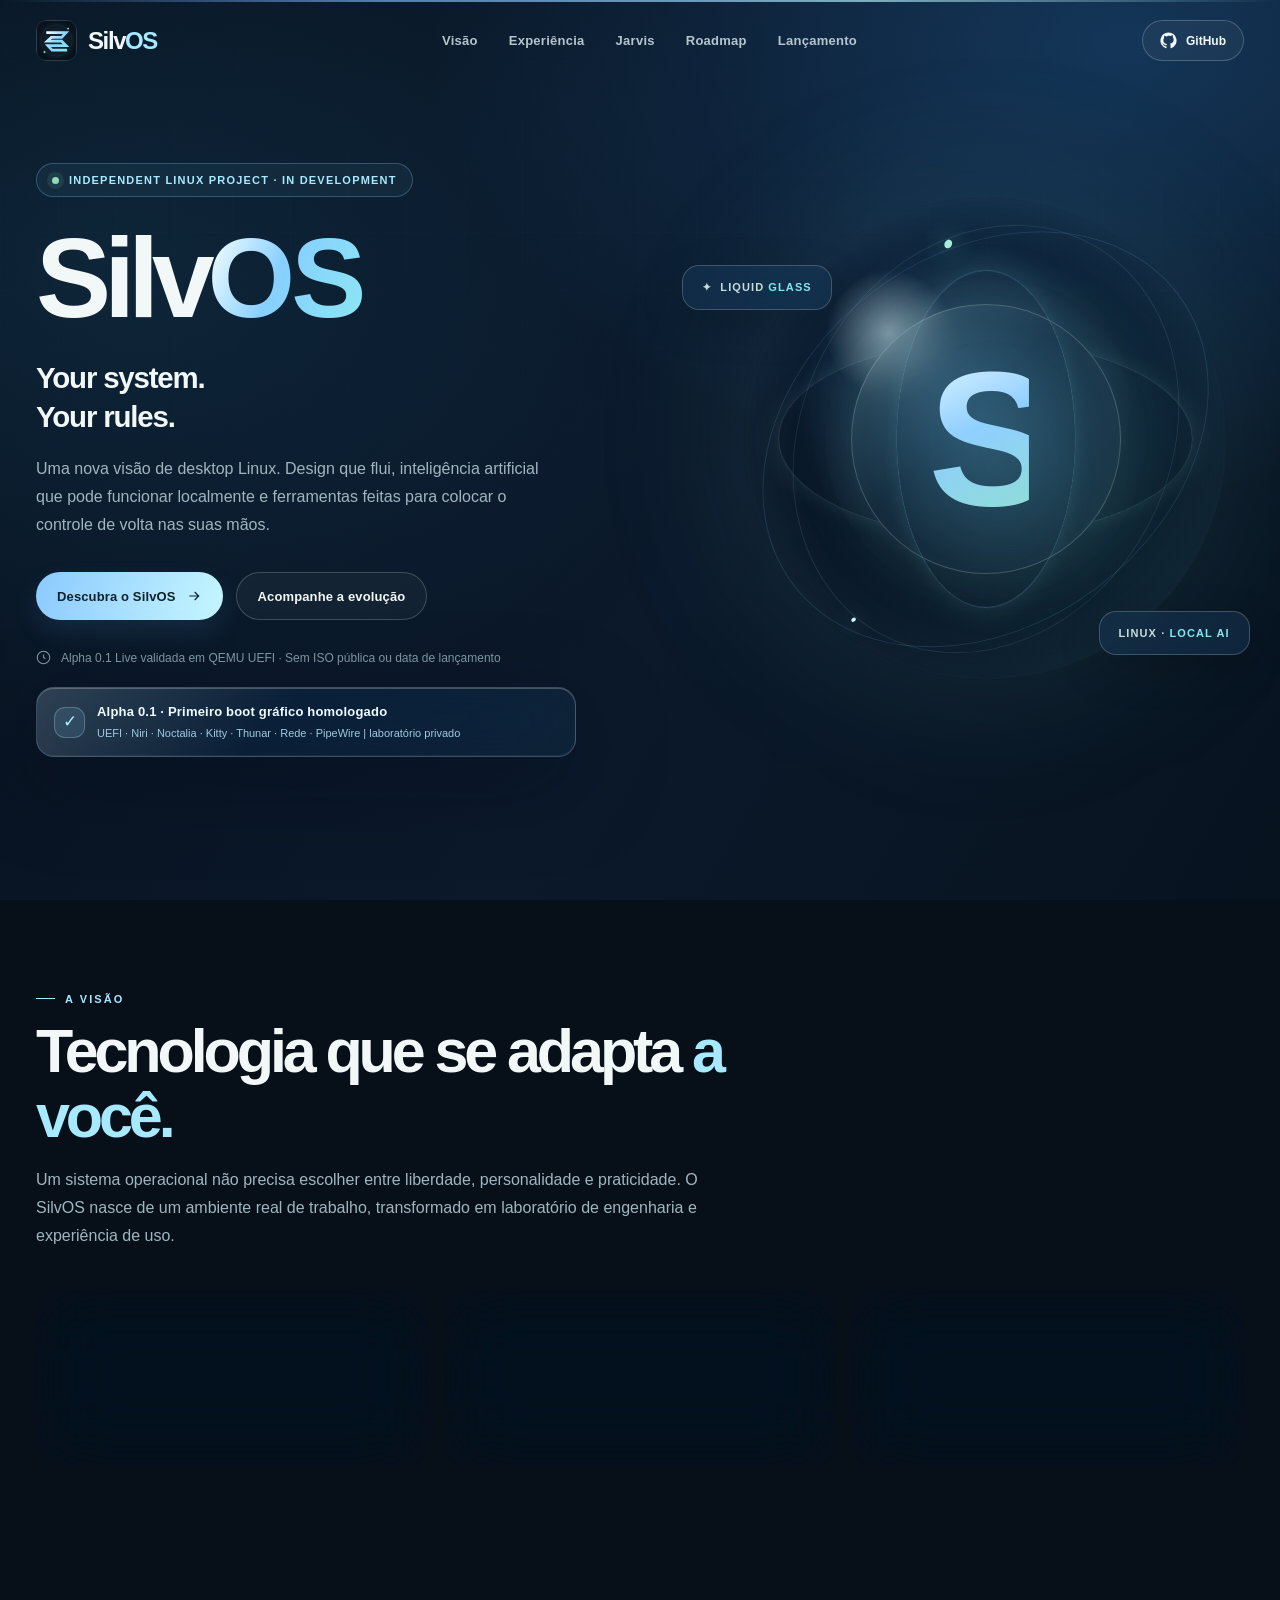
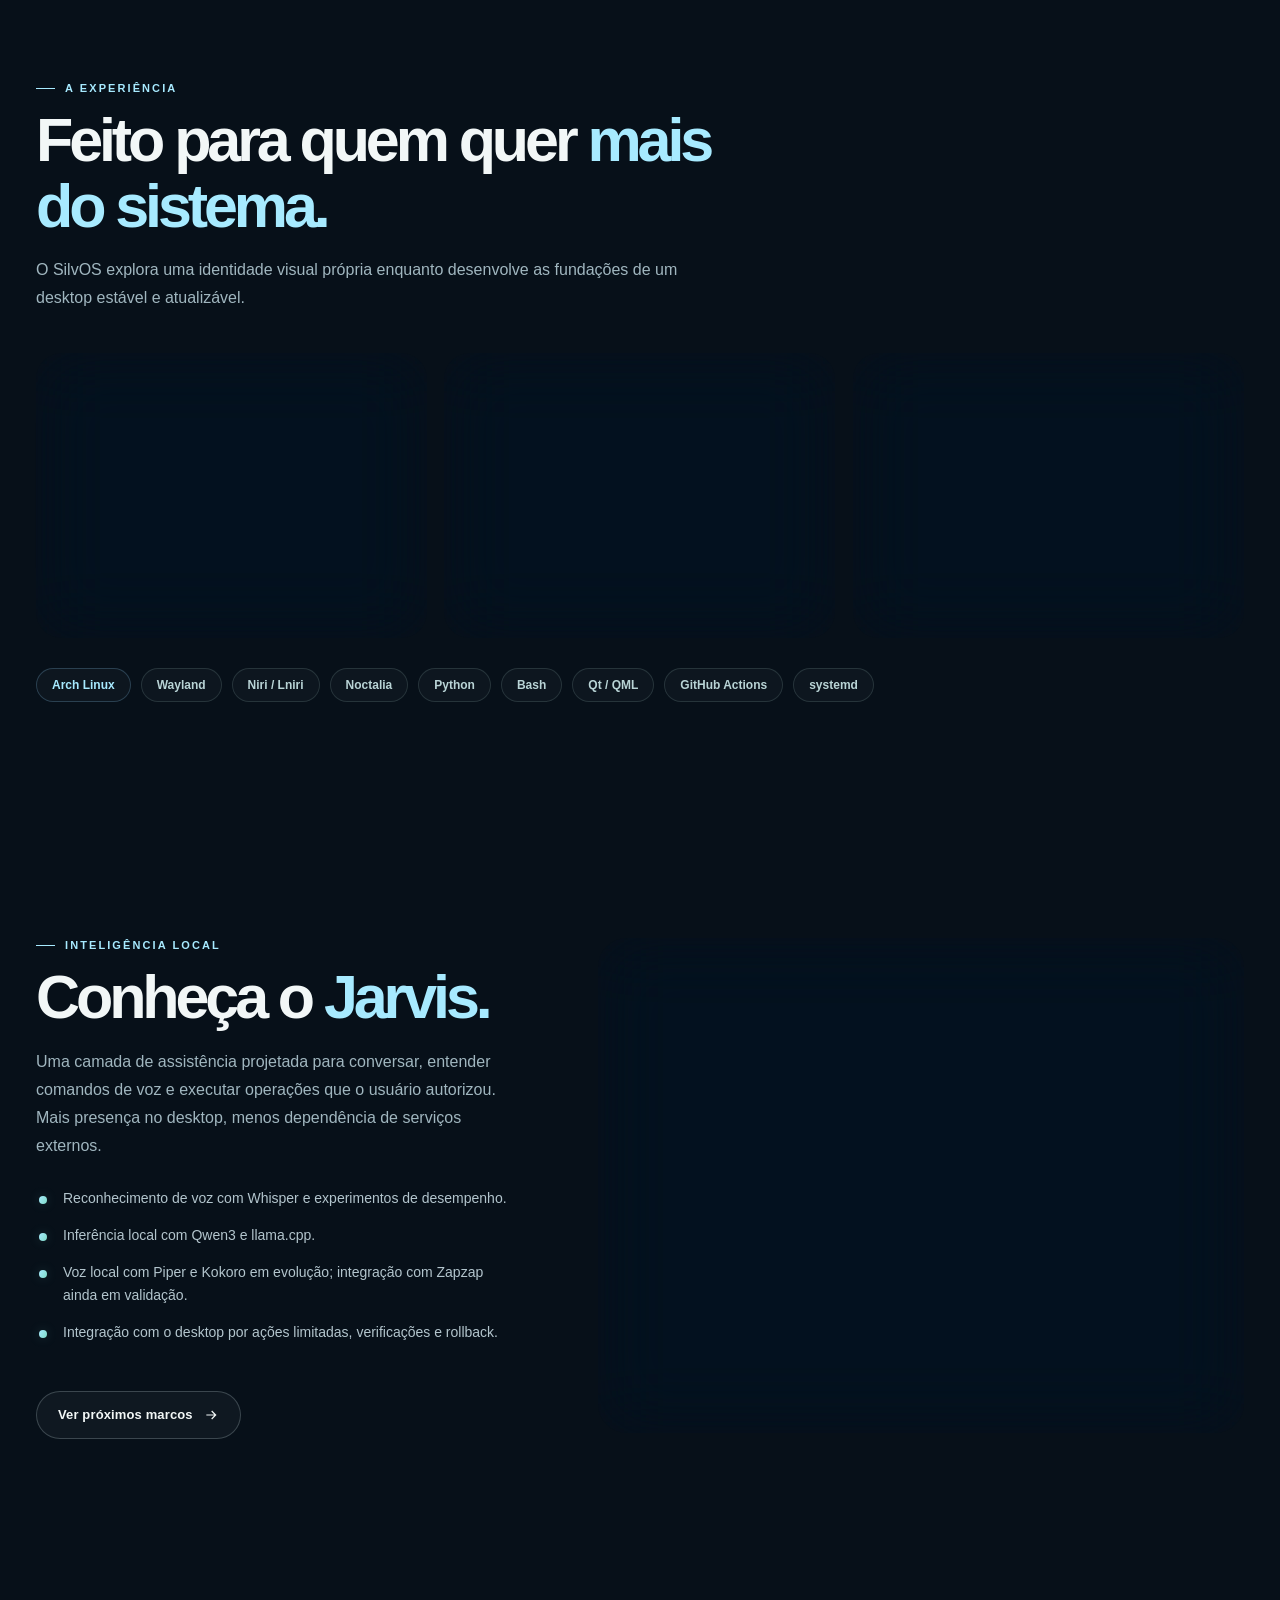
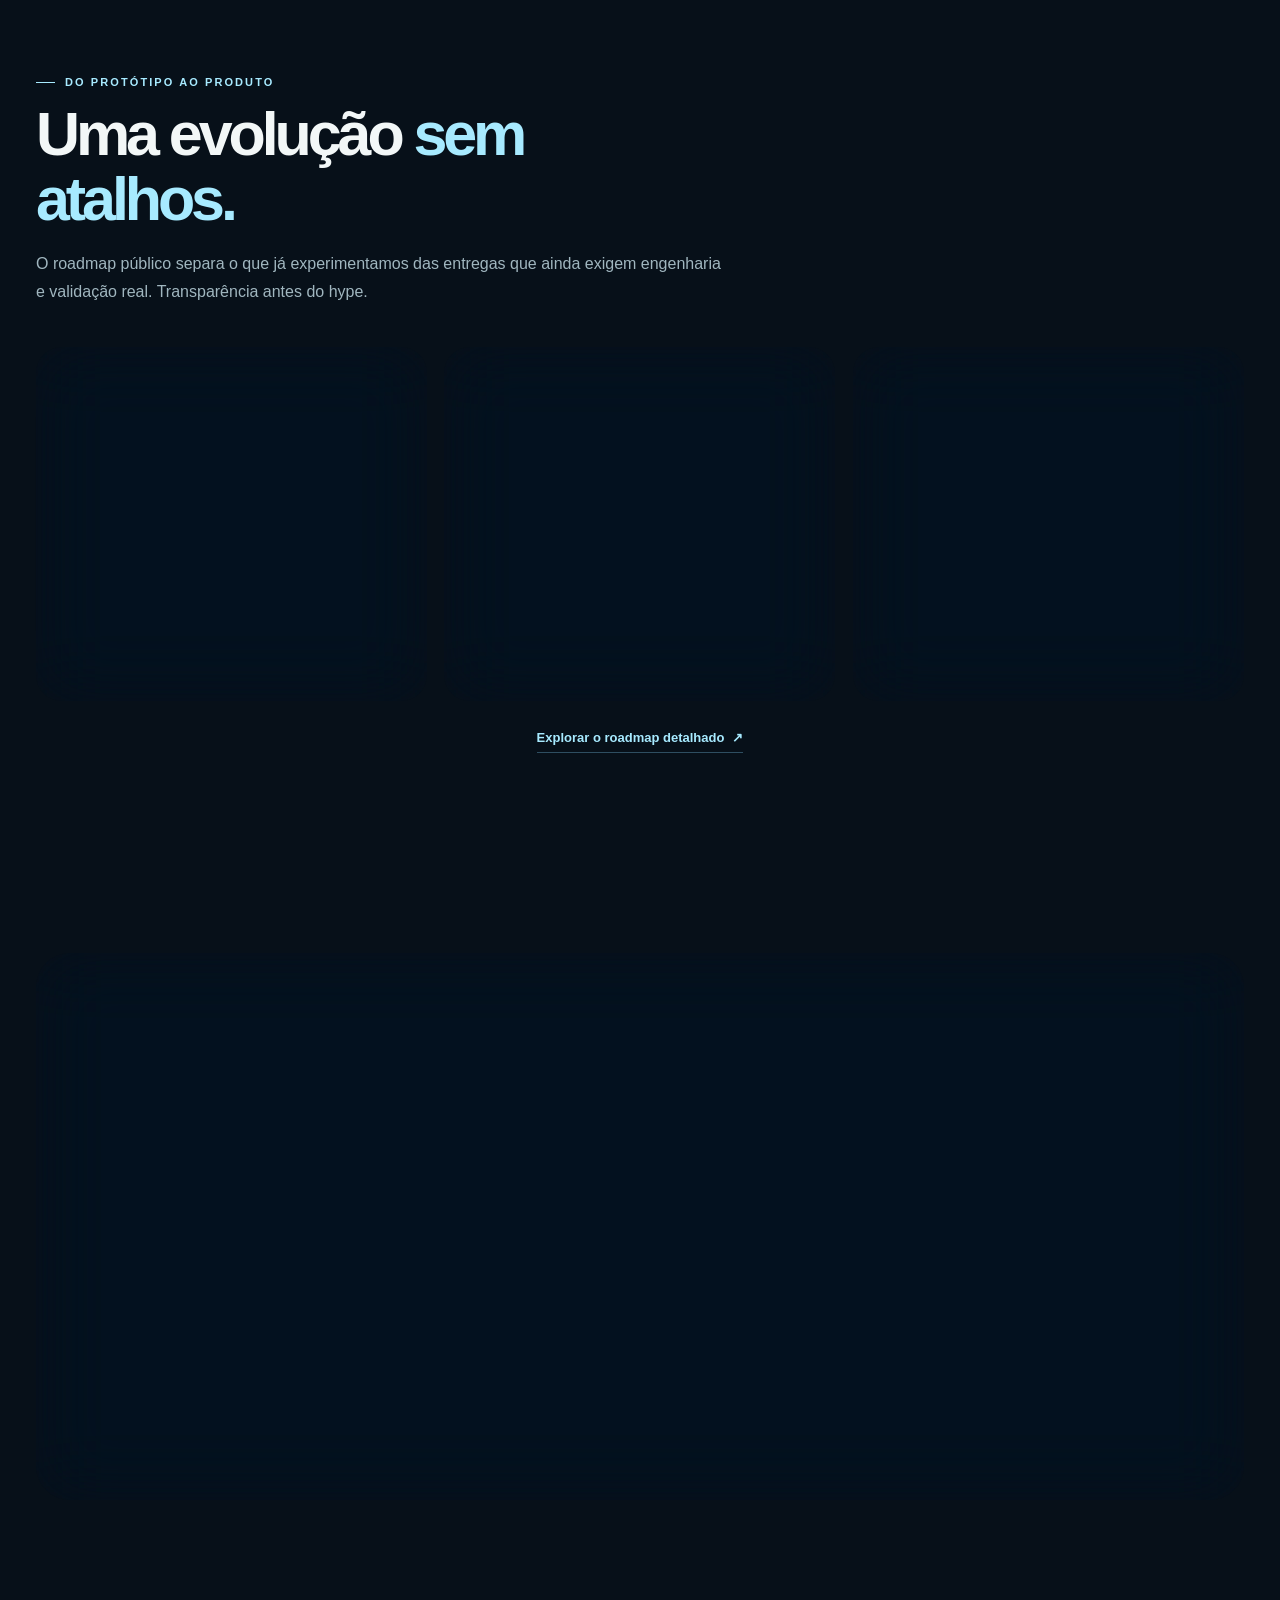
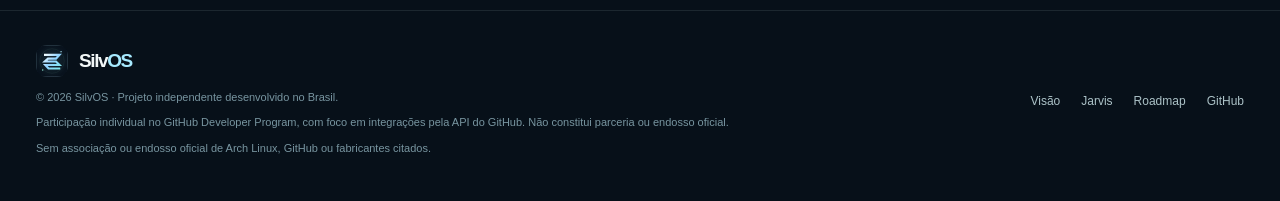
==== index.html @ 7d2a87d8 "content: note individual GitHub Developer Program participation" ====
<!doctype html>
<html lang="pt-BR">
<head>
  <meta charset="utf-8">
  <meta name="viewport" content="width=device-width, initial-scale=1">
  <meta name="color-scheme" content="dark">
  <meta name="theme-color" content="#07121f">
  <meta name="description" content="Conheça o SilvOS: uma experiência Linux independente em desenvolvimento, com desktop Liquid Glass, inteligência artificial local Jarvis e automação voltada à privacidade.">
  <meta name="author" content="SilvOS">
  <meta name="robots" content="index,follow">
  <meta property="og:type" content="website">
  <meta property="og:locale" content="pt_BR">
  <meta property="og:site_name" content="SilvOS">
  <meta property="og:title" content="SilvOS | Your system. Your rules.">
  <meta property="og:description" content="Linux com Liquid Glass e IA local. A ISO Live Alpha 0.1 já foi validada em QEMU UEFI; ainda sem download público.">
  <meta property="og:url" content="https://silviodarko.github.io/">
  <meta property="og:image" content="https://silviodarko.github.io/social-preview.svg">
  <meta name="twitter:card" content="summary_large_image">
  <meta name="twitter:title" content="SilvOS | Your system. Your rules.">
  <meta name="twitter:description" content="Liquid Glass, Linux e IA local. ISO Alpha 0.1 validada em VM, ainda privada.">
  <link rel="canonical" href="https://silviodarko.github.io/">
  <link rel="icon" type="image/svg+xml" href="./favicon.svg">
  <link rel="stylesheet" href="./styles.css">
  <title>SilvOS | Your system. Your rules.</title>
  <script defer src="./app.js"></script>
  <noscript><style>.reveal{opacity:1!important;transform:none!important}</style></noscript>
</head>
<body>
  <a class="skip-link" href="#conteudo">Pular para conteúdo</a>
  <div class="utility-line" aria-hidden="true"></div>

  <header class="site-header" id="site-header">
    <div class="container header-content">
      <a class="brand" href="#inicio" aria-label="SilvOS, voltar ao início">
        <img src="./favicon.svg" width="41" height="41" alt="">
        <b>Silv<span>OS</span></b>
      </a>

      <nav class="desktop-nav" aria-label="Navegação principal">
        <a href="#visao">Visão</a>
        <a href="#experiencia">Experiência</a>
        <a href="#jarvis">Jarvis</a>
        <a href="#roadmap">Roadmap</a>
        <a href="#lancamento">Lançamento</a>
      </nav>

      <div class="header-actions">
        <a class="github-link" href="https://github.com/silviodarko" target="_blank" rel="noopener noreferrer" aria-label="Acompanhe o projeto no GitHub, abre nova aba">
          <svg viewBox="0 0 24 24" aria-hidden="true"><path d="M12 .6A11.4 11.4 0 0 0 8.4 22.82c.57.1.78-.25.78-.55v-2.13c-3.19.7-3.87-1.35-3.87-1.35-.53-1.33-1.29-1.68-1.29-1.68-1.05-.72.08-.7.08-.7 1.16.08 1.77 1.19 1.77 1.19 1.03 1.77 2.72 1.25 3.39.96.1-.74.41-1.25.74-1.54-2.55-.29-5.23-1.27-5.23-5.63 0-1.25.45-2.26 1.18-3.05-.12-.29-.51-1.45.11-3.01 0 0 .96-.31 3.14 1.17A10.9 10.9 0 0 1 12 5.23c.97 0 1.95.13 2.87.39 2.18-1.48 3.13-1.17 3.13-1.17.62 1.56.23 2.72.11 3.01.74.79 1.18 1.8 1.18 3.05 0 4.38-2.68 5.34-5.24 5.62.42.37.79 1.09.79 2.2v3.94c0 .3.21.65.8.54A11.4 11.4 0 0 0 12 .6Z"/></svg>
          <span>GitHub</span>
        </a>
        <button type="button" class="menu-toggle" id="menu-toggle" aria-label="Abrir menu" aria-controls="mobile-nav" aria-expanded="false">
          <svg viewBox="0 0 24 24" fill="none" stroke="currentColor" stroke-linecap="round" stroke-width="1.7" aria-hidden="true"><path d="M4 7h16M4 12h16M4 17h16"/></svg>
        </button>
      </div>
    </div>
    <nav class="mobile-nav" id="mobile-nav" aria-label="Navegação móvel" inert>
      <a href="#visao">Visão</a>
      <a href="#experiencia">Experiência</a>
      <a href="#jarvis">Jarvis</a>
      <a href="#roadmap">Roadmap</a>
      <a href="#lancamento">Lançamento</a>
    </nav>
  </header>

  <main id="conteudo">
    <section class="hero" id="inicio" aria-labelledby="hero-heading">
      <div class="container hero-layout">
        <div class="hero-copy">
          <span class="eyebrow"><span class="pulse" aria-hidden="true"></span> Independent Linux project · In development</span>
          <h1 id="hero-heading">Silv<span>OS</span></h1>
          <p class="hero-tag">Your system.<br>Your rules.</p>
          <p class="hero-description">Uma nova visão de desktop Linux. Design que flui, inteligência artificial que pode funcionar localmente e ferramentas feitas para colocar o controle de volta nas suas mãos.</p>
          <div class="cta-row">
            <a href="#experiencia" class="btn btn-primary">Descubra o SilvOS <svg viewBox="0 0 24 24" fill="none" stroke="currentColor" stroke-width="1.8" aria-hidden="true"><path d="M5 12h14m-6-6 6 6-6 6"/></svg></a>
            <a href="#roadmap" class="btn btn-secondary">Acompanhe a evolução</a>
          </div>
          <p class="hero-footnote">
            <svg viewBox="0 0 24 24" fill="none" stroke="currentColor" stroke-width="1.7" aria-hidden="true"><path d="M12 22a10 10 0 1 0 0-20 10 10 0 0 0 0 20ZM12 7v5l3 2"/></svg>
            Alpha 0.1 Live validada em QEMU UEFI · Sem ISO pública ou data de lançamento
          </p>
          <div class="alpha-proof glass" aria-label="Status experimental da distribuição">
            <span class="proof-icon" aria-hidden="true">✓</span>
            <span><strong>Alpha 0.1 · Primeiro boot gráfico homologado</strong><small>UEFI · Niri · Noctalia · Kitty · Thunar · Rede · PipeWire | laboratório privado</small></span>
          </div>
        </div>
        <div class="hero-art" aria-hidden="true">
          <div class="orb">
            <div class="orbit"></div>
            <div class="orbit two"></div>
            <div class="orb-glass"><span class="orb-letter">S</span></div>
          </div>
          <div class="float-tag tag-left">✦ &nbsp;Liquid <em>Glass</em></div>
          <div class="float-tag tag-right">Linux · <em>Local AI</em></div>
        </div>
      </div>
    </section>

    <section class="section" id="visao" aria-labelledby="vision-heading">
      <div class="container">
        <div class="section-head reveal">
          <span class="kicker">A visão</span>
          <h2 id="vision-heading">Tecnologia que se adapta <strong>a você.</strong></h2>
          <p>Um sistema operacional não precisa escolher entre liberdade, personalidade e praticidade. O SilvOS nasce de um ambiente real de trabalho, transformado em laboratório de engenharia e experiência de uso.</p>
        </div>
        <div class="metrics-strip">
          <article class="metric glass reveal">
            <div class="metric-icon" aria-hidden="true">◇</div>
            <h3>Linux independente</h3>
            <p>Base Arch Linux, componentes configuráveis e uma abordagem modular para desktop e ferramentas.</p>
          </article>
          <article class="metric glass reveal">
            <div class="metric-icon" aria-hidden="true">✦</div>
            <h3>Design com propósito</h3>
            <p>Transparência, profundidade, consistência e interface visual integrada ao fluxo de trabalho.</p>
          </article>
          <article class="metric glass reveal">
            <div class="metric-icon" aria-hidden="true">◎</div>
            <h3>Privacidade por princípio</h3>
            <p>Foco em processamento local e ações explícitas. Sem necessidade de expor conversas a uma página pública.</p>
          </article>
        </div>
      </div>
    </section>

    <section class="section" id="experiencia" aria-labelledby="experience-heading">
      <div class="container">
        <div class="section-head reveal">
          <span class="kicker">A experiência</span>
          <h2 id="experience-heading">Feito para quem quer <strong>mais do sistema.</strong></h2>
          <p>O SilvOS explora uma identidade visual própria enquanto desenvolve as fundações de um desktop estável e atualizável.</p>
        </div>
        <div class="features">
          <article class="feature glass reveal">
            <div class="feature-symbol" aria-hidden="true">
              <svg viewBox="0 0 24 24" fill="none" stroke-width="1.6"><rect x="3" y="4" width="18" height="16" rx="3"/><path d="M3 9h18M9 9v11"/></svg>
            </div>
            <h3>Desktop Liquid Glass</h3>
            <p>Um ambiente Wayland com Niri/Lniri, Noctalia e transparências em camadas. Luz, profundidade e movimento com intenção.</p>
          </article>
          <article class="feature glass reveal">
            <div class="feature-symbol" aria-hidden="true">
              <svg viewBox="0 0 24 24" fill="none" stroke-width="1.6"><path d="M4 7h16M4 12h10M4 17h16"/><circle cx="18" cy="12" r="2"/></svg>
            </div>
            <h3>Produtividade integrada</h3>
            <p>Terminal, janelas, atalhos, mídia e ferramentas conectados à experiência desktop, com liberdade para personalização.</p>
          </article>
          <article class="feature glass reveal">
            <div class="feature-symbol" aria-hidden="true">
              <svg viewBox="0 0 24 24" fill="none" stroke-width="1.6"><path d="M12 3 3 8l9 5 9-5-9-5ZM3 12l9 5 9-5M3 16l9 5 9-5"/></svg>
            </div>
            <h3>Engenharia reproduzível</h3>
            <p>Testes, empacotamento, assinaturas e recuperação. O plano é evoluir de um protótipo pessoal para distribuição instalável.</p>
          </article>
        </div>
        <div class="tech-stack reveal" aria-label="Tecnologias do projeto">
          <span class="tech-pill">Arch Linux</span>
          <span class="tech-pill">Wayland</span>
          <span class="tech-pill">Niri / Lniri</span>
          <span class="tech-pill">Noctalia</span>
          <span class="tech-pill">Python</span>
          <span class="tech-pill">Bash</span>
          <span class="tech-pill">Qt / QML</span>
          <span class="tech-pill">GitHub Actions</span>
          <span class="tech-pill">systemd</span>
        </div>
      </div>
    </section>

    <section class="section jarvis-section" id="jarvis" aria-labelledby="jarvis-heading">
      <div class="container jarvis-grid">
        <div class="jarvis-copy reveal">
          <div class="section-head">
            <span class="kicker">Inteligência local</span>
            <h2 id="jarvis-heading">Conheça o <strong>Jarvis.</strong></h2>
            <p>Uma camada de assistência projetada para conversar, entender comandos de voz e executar operações que o usuário autorizou. Mais presença no desktop, menos dependência de serviços externos.</p>
          </div>
          <ul class="bullet-list">
            <li>Reconhecimento de voz com Whisper e experimentos de desempenho.</li>
            <li>Inferência local com Qwen3 e llama.cpp.</li>
            <li>Voz local com Piper e Kokoro em evolução; integração com Zapzap ainda em validação.</li>
            <li>Integração com o desktop por ações limitadas, verificações e rollback.</li>
          </ul>
          <a href="#roadmap" class="btn btn-secondary">Ver próximos marcos <svg viewBox="0 0 24 24" fill="none" stroke="currentColor" stroke-width="1.8" aria-hidden="true"><path d="M5 12h14m-6-6 6 6-6 6"/></svg></a>
        </div>
        <div class="demo glass reveal" aria-label="Demonstração conceitual da interface do Jarvis. Não é uma conversa real.">
          <div class="demo-top">
            <span class="window-dots" aria-hidden="true"><i></i><i></i><i></i></span>
            <span>SILVOS / JARVIS</span>
            <span class="demo-label"><i aria-hidden="true"></i> UI CONCEPT</span>
          </div>
          <span class="demo-stamp">DESIGN PREVIEW</span>
          <div class="demo-main">
            <div class="demo-title">
              <div class="demo-mark" aria-hidden="true">
                <svg viewBox="0 0 24 24" fill="none" stroke-width="1.4"><circle cx="12" cy="12" r="3.5"/><path d="M4 12a8 8 0 0 1 8-8M20 12a8 8 0 0 1-8 8M12 1v3M12 20v3M1 12h3M20 12h3"/></svg>
              </div>
              <div><h3>Jarvis Assistant</h3><small>Local-first intelligence · Em evolução</small></div>
            </div>
            <div class="demo-thread">
              <div class="message user"><b>Exemplo de comando</b>Jarvis, o que podemos fazer no SilvOS?</div>
              <div class="message assistant"><b>Exemplo de resposta</b>Organizar o ambiente, consultar informações locais e executar ações previamente autorizadas. Você continua no controle.</div>
            </div>
          </div>
          <div class="demo-bottom">
            <span><svg viewBox="0 0 24 24" fill="none" stroke="currentColor" stroke-width="1.7" aria-hidden="true"><path d="M12 3 4 7v5c0 5 3.2 8 8 9 4.8-1 8-4 8-9V7l-8-4Z"/><path d="m9 12 2 2 4-4"/></svg>Autorização explícita</span>
            <span><svg viewBox="0 0 24 24" fill="none" stroke="currentColor" stroke-width="1.7" aria-hidden="true"><rect x="4" y="3" width="16" height="18" rx="4"/><path d="M9 7h6M9 12h6M9 17h3"/></svg>Conceito visual · Não conectado</span>
          </div>
        </div>
      </div>
    </section>

    <section class="section" id="roadmap" aria-labelledby="roadmap-heading">
      <div class="container">
        <div class="section-head reveal">
          <span class="kicker">Do protótipo ao produto</span>
          <h2 id="roadmap-heading">Uma evolução <strong>sem atalhos.</strong></h2>
          <p>O roadmap público separa o que já experimentamos das entregas que ainda exigem engenharia e validação real. Transparência antes do hype.</p>
        </div>
        <div class="roadmap-grid">
          <article class="phase glass reveal">
            <div class="phase-top"><span class="phase-num">FASE 00</span><span class="phase-badge">Em uso pessoal</span></div>
            <h3>Workstation prototype</h3>
            <p>O SilvOS existe hoje como ambiente experimental personalizado, em uso e aprimoramento contínuo.</p>
            <ul><li>Desktop Arch + Wayland</li><li>Personalizações Liquid Glass</li><li>Protótipos de Jarvis e Ponte</li></ul>
          </article>
          <article class="phase glass reveal">
            <div class="phase-top"><span class="phase-num">FASE C</span><span class="phase-badge future">Validação de laboratório</span></div>
            <h3>Pacotes e atualizações</h3>
            <p>Evolução para pacotes próprios, atualização controlada, validação isolada, assinatura e mecanismos de recuperação.</p>
            <ul><li>PKGBUILD e testes de build</li><li>Arquitetura do silvos update</li><li>Assinatura real e rollback pendentes</li></ul>
          </article>
          <article class="phase glass reveal">
            <div class="phase-top"><span class="phase-num">FASE D</span><span class="phase-badge">Alpha 0.1 validada em VM</span></div>
            <h3>ISO Live Alpha 0.1</h3>
            <p>Primeiro marco de boot em QEMU UEFI concluído: sessão gráfica Niri/Noctalia, aplicativos, rede e áudio verificados. Ainda sem instalador ou validação em hardware físico.</p>
            <ul><li>ISO Live privada e checksum verificados</li><li>Boot gráfico em QEMU UEFI aprovado</li><li>Instalador, hardware real e publicação pendentes</li></ul>
          </article>
        </div>
        <div class="roadmap-more reveal">
          <a href="https://github.com/silviodarko/silviodarko/blob/main/SILVOS_ROADMAP.md" target="_blank" rel="noopener noreferrer">Explorar o roadmap detalhado <span aria-hidden="true">↗</span></a>
        </div>
      </div>
    </section>

    <section class="coming-section" id="lancamento" aria-labelledby="launch-heading">
      <div class="container">
        <div class="coming-card glass reveal">
          <span class="kicker">O próximo capítulo está sendo escrito</span>
          <h2 id="launch-heading">Built for tomorrow.<br>Designed for you.</h2>
          <p>A primeira ISO Live experimental já passou nos testes de boot gráfico em máquina virtual. Ela permanece privada, sem instalador e sem lançamento público. Nosso próximo passo é validar mais hardware e preparar atualizações seguras.</p>
          <div class="coming-actions">
            <a href="https://github.com/silviodarko" target="_blank" rel="noopener noreferrer" class="btn btn-primary">Acompanhar no GitHub <span aria-hidden="true">↗</span></a>
            <a href="https://github.com/silviodarko/silviodarko/blob/main/SILVOS_ROADMAP.md" class="btn btn-secondary">Roadmap público</a>
          </div>
          <div class="coming-note">Alpha 0.1 homologada apenas em VM · Sem ISO pública ou instalador · Sem data de lançamento</div>
        </div>
      </div>
    </section>
  </main>

  <footer class="footer">
    <div class="container footer-layout">
      <div>
        <a class="brand" href="#inicio"><img src="./favicon.svg" width="32" height="32" alt=""><b>Silv<span>OS</span></b></a>
        <p>© <span id="year">2026</span> SilvOS · Projeto independente desenvolvido no Brasil.</p>
        <p>Participação individual no <a href="https://github.com/developer" target="_blank" rel="noopener noreferrer">GitHub Developer Program</a>, com foco em integrações pela API do GitHub. Não constitui parceria ou endosso oficial.</p>
        <p>Sem associação ou endosso oficial de Arch Linux, GitHub ou fabricantes citados.</p>
      </div>
      <div class="footer-links">
        <a href="#visao">Visão</a>
        <a href="#jarvis">Jarvis</a>
        <a href="#roadmap">Roadmap</a>
        <a href="https://github.com/silviodarko">GitHub</a>
      </div>
    </div>
  </footer>
</body>
</html>
---- styles.css ----
/* SilvOS Public Site — self-hosted, privacy-first, no external CSS/JS/fonts. */
:root {
  color-scheme: dark;
  --bg: #071019; --ink: #f2f7f7; --muted: #a0b6bf;
  --soft: #85adc4; --ice: #a7eaff; --aqua: #82e8f0;
  --line: rgba(190,225,230,.13);
  --glass: rgba(34,68,103,.29);
  --glass-strong: rgba(16,38,62,.78);
  --max: 1240px;
  --radius: 27px;
  --shadow: 0 20px 80px rgba(0,0,0,.26);
}
*,*::before,*::after{box-sizing:border-box}
html{scroll-behavior:smooth;scroll-padding-top:105px}
body{margin:0;min-width:320px;overflow-x:hidden;font-family:Inter,ui-sans-serif,-apple-system,BlinkMacSystemFont,"Segoe UI",Arial,sans-serif;color:var(--ink);background:var(--bg);-webkit-font-smoothing:antialiased}
body::before{content:"";position:fixed;inset:0;z-index:-5;pointer-events:none;background:
radial-gradient(ellipse 78vw 50vw at 88% 5%,rgba(53,153,246,.23),transparent 70%),
radial-gradient(ellipse 70vw 52vw at 8% 29%,rgba(48,149,200,.14),transparent 74%),
linear-gradient(120deg,#07111e 2%,#0b192b 56%,#07131f 100%)}
a{color:inherit;text-decoration:none}
button{font:inherit}
img,svg{max-width:100%;display:block}
::selection{background:rgba(126,224,208,.28);color:#fff}
:focus-visible{outline:2px solid var(--aqua);outline-offset:4px}
.skip-link{position:fixed;top:-100px;left:16px;padding:10px 16px;background:#dff8ff;color:#09151e;z-index:100;border-radius:8px}
.skip-link:focus{top:12px}
.container{width:min(var(--max),calc(100% - 72px));margin-inline:auto}
.utility-line{height:2px;position:fixed;top:0;left:0;right:0;z-index:90;background:linear-gradient(90deg,transparent,#7bb4ff 30%,#b8f4ff 68%,transparent);opacity:.65}
.site-header{position:fixed;inset:2px 0 auto;z-index:85;padding:18px 0;transition:padding .25s,background .25s,box-shadow .25s}
.site-header.scrolled{padding:11px 0;background:rgba(8,19,28,.84);backdrop-filter:blur(26px) saturate(1.35);-webkit-backdrop-filter:blur(26px) saturate(1.35);box-shadow:0 10px 28px rgba(0,0,0,.13);border-bottom:1px solid var(--line)}
.header-content{display:flex;align-items:center;justify-content:space-between;gap:20px}
.brand{display:inline-flex;align-items:center;gap:11px;font-size:24px;font-weight:750;letter-spacing:-1.4px;line-height:1}
.brand img{width:41px;height:41px;border-radius:11px}
.brand b{font-weight:760}
.brand b span{color:var(--ice)}
.desktop-nav{display:flex;align-items:center;gap:31px}
.desktop-nav a{font-size:13px;font-weight:620;letter-spacing:.02em;color:#b5c5cd;transition:color .2s}
.desktop-nav a:hover,.desktop-nav a[aria-current="true"]{color:#e7faff}
.header-actions{display:flex;align-items:center;gap:13px}
.github-link{display:inline-flex;align-items:center;gap:9px;padding:11px 17px;border-radius:100px;border:1px solid rgba(222,239,240,.23);font-size:12px;font-weight:680;background:rgba(255,255,255,.04);transition:background .22s,border-color .22s}
.github-link:hover{background:rgba(255,255,255,.1);border-color:rgba(125,224,207,.5)}
.github-link svg{width:17px;height:17px;fill:currentColor}
.menu-toggle{display:none;align-items:center;justify-content:center;width:43px;height:43px;color:var(--ink);background:var(--glass-strong);border:1px solid var(--line);border-radius:13px;cursor:pointer}
.menu-toggle svg{width:21px;height:21px}
.mobile-nav{display:none}
section{position:relative}
.hero{min-height:850px;display:flex;align-items:center;padding:155px 0 115px;overflow:hidden}
.hero .container{position:relative;z-index:2}
.hero::after{content:"";position:absolute;inset:0;pointer-events:none;opacity:.2;background-image:linear-gradient(rgba(181,222,222,.07) 1px,transparent 1px),linear-gradient(90deg,rgba(181,222,222,.07) 1px,transparent 1px);background-size:58px 58px;mask-image:linear-gradient(to bottom,transparent 0%,black 23%,transparent 92%)}
.hero-layout{display:grid;grid-template-columns:minmax(0,1fr) minmax(0,.94fr);gap:3%;align-items:center}
.hero-copy{position:relative;z-index:3}
.eyebrow,.kicker{display:inline-flex;align-items:center;gap:10px;font-size:11px;font-weight:740;letter-spacing:.19em;text-transform:uppercase;color:var(--ice)}
.eyebrow{border:1px solid rgba(132,208,246,.28);background:rgba(145,209,245,.055);padding:10px 15px;border-radius:100px;max-width:100%;letter-spacing:.11em}
.pulse{display:inline-block;width:7px;height:7px;border-radius:50%;background:#8edcba;box-shadow:0 0 0 5px rgba(129,206,180,.11)}
h1,h2,h3,p{margin-top:0}
.hero h1{font-size:clamp(65px,8.8vw,133px);line-height:.95;letter-spacing:-.064em;font-weight:800;margin:28px 0 27px}
/* The inline gradient's painting area was narrower than the final S glyph because of negative tracking. Give the span a real paint gutter so the final S never gets clipped. */
.hero h1 span{display:inline-block;letter-spacing:-.035em;padding-inline-end:.14em;margin-inline-end:-.14em;background:linear-gradient(113deg,#eefbff 6%,#87cfff 42%,#8be6f3 91%);-webkit-background-clip:text;background-clip:text;color:transparent}
.hero-tag{font-size:clamp(20px,2.3vw,30px);font-weight:560;line-height:1.32;letter-spacing:-.04em;margin-bottom:18px}
.hero-description{color:var(--muted);font-size:16px;line-height:1.76;max-width:530px;margin-bottom:33px}
.cta-row{display:flex;gap:13px;flex-wrap:wrap;align-items:center}
.btn{display:inline-flex;align-items:center;justify-content:center;gap:10px;min-height:48px;padding:13px 21px;border-radius:100px;cursor:pointer;font-size:13px;font-weight:750;letter-spacing:.01em;transition:transform .22s,background .22s,box-shadow .22s}
.btn:hover{transform:translateY(-2px)}
.btn-primary{color:#10232a;background:linear-gradient(112deg,#8bc9ff,#c6f7ff);box-shadow:0 12px 26px rgba(102,173,237,.12)}
.btn-primary:hover{box-shadow:0 17px 32px rgba(102,173,237,.2)}
.btn-secondary{border:1px solid rgba(201,224,228,.23);background:rgba(255,255,255,.035)}
.btn-secondary:hover{background:rgba(255,255,255,.08)}
.btn svg{width:16px;height:16px}
.hero-footnote{display:flex;align-items:center;gap:10px;margin:30px 0 0;color:#829aa5;font-size:12px}
.hero-footnote svg{width:15px;height:15px}
.hero-art{height:min(610px,55vw);min-height:430px;position:relative;isolation:isolate}
.orb{position:absolute;left:12%;top:7%;width:85%;aspect-ratio:1;border-radius:50%;background:
radial-gradient(circle at 30% 28%,rgba(228,250,255,.48),transparent 13%),
radial-gradient(circle at 46% 43%,rgba(111,200,255,.31),transparent 44%),
radial-gradient(circle at 65% 62%,rgba(42,103,120,.25),transparent 56%),
radial-gradient(circle at 52% 48%,rgba(21,45,59,.85),rgba(10,21,35,.15) 53%,transparent 67%);
box-shadow:0 0 145px 20px rgba(91,173,171,.12),inset 0 0 90px rgba(114,197,196,.1)}
.orb::before,.orb::after{content:"";position:absolute;inset:7%;border-radius:50%;border:1px solid rgba(190,237,226,.17);transform:rotateX(62deg) rotateZ(-28deg);box-shadow:0 0 28px rgba(124,203,200,.13)}
.orb::after{inset:15%;transform:rotateY(58deg) rotate(-30deg);border-color:rgba(146,218,255,.25)}
.orbit{position:absolute;inset:4%;border:1px solid rgba(165,221,210,.12);border-radius:50%;transform:rotate(28deg) scaleX(.83);animation:orbit 28s linear infinite}
.orbit::before{content:"";position:absolute;top:14%;left:15%;width:9px;height:9px;border-radius:50%;background:#a7edda;box-shadow:0 0 25px #74ddc5}
.orbit.two{inset:0%;border-color:rgba(134,204,252,.15);transform:rotate(-37deg) scaleY(.77);animation-duration:35s;animation-direction:reverse}
.orbit.two::before{top:67%;left:5%;width:5px;height:5px;background:#d5f2ff}
.orb-glass{position:absolute;inset:22%;display:flex;align-items:center;justify-content:center;border-radius:50%;background:linear-gradient(135deg,rgba(181,244,229,.13),rgba(24,67,81,.02) 42%,rgba(164,230,255,.06));border:1px solid rgba(221,244,231,.22);backdrop-filter:blur(19px);-webkit-backdrop-filter:blur(19px);box-shadow:inset 0 4px 23px rgba(255,255,255,.04),0 0 70px rgba(105,180,170,.14)}
.orb-letter{font-size:clamp(105px,15vw,223px);font-weight:740;letter-spacing:-.14em;transform:translateX(-7%);line-height:1;background:linear-gradient(155deg,#effcff,#90cfff 45%,#8fe1ce);color:transparent;-webkit-background-clip:text;background-clip:text;text-shadow:0 18px 78px rgba(145,211,255,.07)}
.float-tag{position:absolute;padding:15px 19px;background:rgba(29,60,92,.42);border:1px solid rgba(205,231,224,.23);box-shadow:0 14px 44px rgba(0,0,0,.19);border-radius:17px;backdrop-filter:blur(24px) saturate(1.4);-webkit-backdrop-filter:blur(24px) saturate(1.4);font-size:11px;font-weight:700;letter-spacing:.1em;text-transform:uppercase;color:#c8dcd9}
.float-tag em{font-style:normal;color:var(--aqua)}
.tag-left{left:1%;top:18%}.tag-right{right:-1%;bottom:18%}
.section{padding:105px 0}
.section-head{max-width:690px;margin-bottom:41px}
.section-head h2{font-size:clamp(37px,5.1vw,61px);line-height:1.07;letter-spacing:-.067em;font-weight:760;margin:14px 0 17px}
.section-head h2 strong{color:var(--ice);font-weight:760}
.section-head p{font-size:16px;color:var(--muted);line-height:1.75;margin:0}
.kicker::before{content:"";width:19px;height:1px;background:var(--ice)}
.glass{position:relative;isolation:isolate;background:linear-gradient(140deg,rgba(185,233,255,.115),rgba(20,51,79,.30) 46%,rgba(10,29,47,.46));border:1px solid rgba(202,238,255,.24);box-shadow:inset 0 1px 0 rgba(255,255,255,.23),inset 0 -1px 0 rgba(128,198,246,.08),0 24px 90px rgba(0,8,26,.34);backdrop-filter:blur(34px) saturate(1.55);-webkit-backdrop-filter:blur(34px) saturate(1.55)}
.glass::before{content:"";position:absolute;inset:0;border-radius:inherit;pointer-events:none;background:linear-gradient(125deg,rgba(245,253,255,.095),transparent 43%,rgba(126,205,255,.045));z-index:-1}
.metrics-strip{display:grid;grid-template-columns:repeat(3,1fr);gap:16px}
.metric{padding:24px 27px;border-radius:22px}
.metric-icon{display:flex;align-items:center;justify-content:center;width:38px;height:38px;border:1px solid rgba(168,225,212,.2);border-radius:12px;color:var(--aqua);background:rgba(117,208,190,.07);font-size:20px;margin-bottom:16px}
.metric h3{font-size:17px;letter-spacing:-.025em;margin:0 0 7px}
.metric p{font-size:13px;line-height:1.65;color:var(--muted);margin:0}
.features{display:grid;grid-template-columns:repeat(3,minmax(0,1fr));gap:17px}
.feature{padding:30px 27px;min-height:285px;border-radius:26px;position:relative;overflow:hidden}
.feature::after{content:"";position:absolute;inset:auto -55px -90px auto;width:190px;height:190px;border-radius:50%;background:radial-gradient(circle,rgba(105,189,183,.095),transparent 70%);pointer-events:none}
.feature-symbol{width:44px;height:44px;display:flex;align-items:center;justify-content:center;border-radius:14px;border:1px solid rgba(154,218,254,.2);color:var(--ice);background:rgba(127,202,252,.07);margin-bottom:26px}
.feature-symbol svg{width:22px;height:22px;stroke:currentColor}
.feature h3{font-size:19px;letter-spacing:-.04em;margin-bottom:10px}
.feature p{font-size:14px;color:var(--muted);line-height:1.72;margin-bottom:0}
.tech-stack{display:flex;flex-wrap:wrap;gap:10px;margin-top:30px}
.tech-pill{border:1px solid rgba(189,230,226,.14);border-radius:100px;padding:9px 15px;background:rgba(255,255,255,.028);font-size:12px;font-weight:650;color:#b9d4d6}
.tech-pill:first-child{border-color:rgba(140,204,246,.23);color:var(--ice)}
.jarvis-section{padding-top:125px;padding-bottom:125px}
.jarvis-grid{display:grid;grid-template-columns:minmax(0,.85fr) minmax(0,1.15fr);align-items:center;gap:7%}
.jarvis-copy .section-head{margin-bottom:27px}
.bullet-list{padding:0;margin:0 0 32px;list-style:none}
.bullet-list li{position:relative;padding:0 0 15px 27px;color:#b3c5cd;font-size:14px;line-height:1.6}
.bullet-list li::before{content:"";position:absolute;top:9px;left:3px;width:8px;height:8px;border-radius:50%;background:linear-gradient(120deg,#a7eaff,#7fdbc7);box-shadow:0 0 12px rgba(125,212,193,.2)}
.demo{min-height:495px;border-radius:29px;padding:0;overflow:hidden;position:relative}
.demo::before{content:"";position:absolute;width:400px;height:320px;left:27%;top:12%;background:radial-gradient(ellipse,rgba(62,157,146,.12),transparent 70%);pointer-events:none}
.demo-top{display:flex;justify-content:space-between;align-items:center;padding:18px 22px;border-bottom:1px solid rgba(211,232,225,.13);background:rgba(7,17,24,.34);font-size:11px;letter-spacing:.11em;font-weight:730;color:#bfd0d3}
.window-dots{display:flex;gap:7px;align-items:center}.window-dots i{width:7px;height:7px;border-radius:50%;background:#536c74}.window-dots i:first-child{background:#90cdf4}.window-dots i:nth-child(2){background:#9abdb6}
.demo-label{display:flex;align-items:center;gap:7px;color:#90a5ae}.demo-label i{width:6px;height:6px;border-radius:50%;background:#9dd8ff}
.demo-main{padding:40px 35px 30px;position:relative}
.demo-title{display:flex;align-items:center;gap:16px;margin-bottom:38px}
.demo-mark{width:64px;height:64px;border-radius:21px;display:flex;align-items:center;justify-content:center;background:radial-gradient(circle at 24% 17%,rgba(145,211,255,.22),transparent 50%),linear-gradient(145deg,#234354,#0d2130);border:1px solid rgba(188,231,214,.25);box-shadow:0 0 50px rgba(84,163,150,.15)}
.demo-mark svg{width:37px;height:37px;stroke:var(--aqua)}
.demo-title h3{font-size:25px;letter-spacing:-.05em;margin-bottom:4px}.demo-title small{font-size:12px;color:#8eb4b7}
.demo-thread{display:grid;gap:14px}
.message{max-width:94%;border-radius:18px;padding:14px 17px;font-size:13px;line-height:1.65;color:#bcd1d2;border:1px solid rgba(189,229,217,.12)}
.message.user{background:rgba(139,210,248,.075);margin-left:12%;color:#e2f6ff;border-color:rgba(145,210,250,.17)}
.message.assistant{background:rgba(103,191,180,.07)}
.message b{color:#a7dfd1;font-size:10px;letter-spacing:.1em;text-transform:uppercase;display:block;margin-bottom:4px}
.demo-bottom{display:flex;align-items:center;justify-content:space-between;gap:10px;margin:10px 35px 28px;padding-top:24px;border-top:1px solid rgba(199,229,222,.12);color:#8ca5ab;font-size:11px}
.demo-bottom span{display:flex;align-items:center;gap:9px}
.demo-bottom svg{width:15px;height:15px}
.demo-stamp{position:absolute;right:22px;top:72px;color:#9acde9;font-size:9px;font-weight:730;letter-spacing:.15em;border:1px solid rgba(132,209,254,.2);padding:6px 8px;border-radius:6px}
.roadmap-grid{display:grid;grid-template-columns:repeat(3,minmax(0,1fr));gap:17px}
.phase{border-radius:26px;padding:29px 28px;min-height:350px;position:relative;display:flex;flex-direction:column}
.phase-top{display:flex;justify-content:space-between;align-items:center;margin-bottom:32px}
.phase-num{font-size:12px;letter-spacing:.15em;font-weight:750;color:#c5d6d7}
.phase-badge{border:1px solid rgba(156,199,186,.17);border-radius:100px;padding:6px 10px;color:#a9c5bf;background:rgba(115,207,184,.055);font-size:10px;font-weight:730}
.phase-badge.future{color:#bddff4;border-color:rgba(137,200,247,.2);background:rgba(115,193,252,.05)}
.phase h3{font-size:25px;letter-spacing:-.05em;margin-bottom:12px}.phase p{color:var(--muted);font-size:13px;line-height:1.72;margin-bottom:18px}
.phase ul{list-style:none;padding:0;margin:auto 0 0}.phase li{display:flex;align-items:flex-start;gap:10px;color:#b2c9cc;font-size:12px;margin-top:12px;line-height:1.45}
.phase li::before{content:"";flex:none;width:6px;height:6px;border:1.5px solid var(--aqua);transform:rotate(45deg);margin-top:5px}
.phase:not(:first-child) li::before{border-color:#88c8f3}
.roadmap-more{display:flex;justify-content:center;margin-top:30px}
.roadmap-more a{display:inline-flex;align-items:center;gap:8px;color:var(--ice);font-weight:700;font-size:13px;border-bottom:1px solid rgba(130,210,252,.32);padding-bottom:7px}
.coming-section{padding:95px 0 110px}
.coming-card{border-radius:34px;overflow:hidden;padding:68px 9%;position:relative;text-align:center;background:linear-gradient(120deg,rgba(46,98,148,.31),rgba(15,35,56,.68) 55%,rgba(74,133,189,.22))}
.coming-card::before{content:"";position:absolute;inset:0;border-radius:inherit;pointer-events:none;background:radial-gradient(ellipse at 50% 0%,rgba(130,220,196,.13),transparent 61%)}
.coming-card .kicker{justify-content:center}
.coming-card .kicker::before{display:none}
.coming-card h2{font-size:clamp(39px,6vw,75px);letter-spacing:-.07em;line-height:1.04;max-width:750px;margin:19px auto}
.coming-card p{color:var(--muted);font-size:15px;line-height:1.8;max-width:670px;margin:0 auto 26px}
.coming-actions{display:flex;justify-content:center;gap:12px;flex-wrap:wrap;margin:26px 0 24px}
.coming-note{color:#8096a0;font-size:11px;line-height:1.6}
.footer{padding:34px 0 43px;border-top:1px solid rgba(198,229,224,.11)}
.footer-layout{display:flex;justify-content:space-between;align-items:center;gap:20px}
.footer .brand{font-size:19px}.footer .brand img{width:32px;height:32px}
.footer p{font-size:11px;color:#7895a0;line-height:1.6;margin:8px 0 0}
.footer-links{display:flex;flex-wrap:wrap;gap:21px}.footer-links a{font-size:12px;color:#acc2c7}
.footer-links a:hover{color:var(--aqua)}
.reveal{opacity:0;transform:translateY(23px);transition:opacity .75s,transform .75s}
.reveal.visible{opacity:1;transform:translateY(0)}
@keyframes orbit{from{rotate:0deg}to{rotate:360deg}}
@media (max-width:1100px){
  .desktop-nav{gap:20px}
  .hero{min-height:740px}
  .hero-art{height:510px}
  .float-tag{font-size:10px}
  .tag-right{right:0}
}
/* Laptop-height viewport correction: keep the glass emblem entirely in frame.
   A short browser window (for example a desktop with top/bottom panels)
   must not make the S and its rings appear clipped at the fold. */
@media (min-width:851px) and (max-height:820px){
  .hero{min-height:620px;padding:122px 0 56px}
  .hero-art{height:450px;min-height:0}
  .orb{width:min(78%,440px);left:50%;top:50%;transform:translate(-50%,-50%)}
  .orb-letter{font-size:clamp(105px,11.5vw,170px);letter-spacing:-.035em;transform:none}
  .float-tag{padding:12px 15px}
  .tag-left{top:17%;left:0}
  .tag-right{bottom:14%;right:0}
}
@media (max-width:850px){
  .container{width:min(var(--max),calc(100% - 44px))}
  .desktop-nav{display:none}
  .menu-toggle{display:flex}
  .github-link{padding:10px 13px}
  .mobile-nav{display:flex;flex-direction:column;gap:0;position:absolute;top:69px;left:22px;right:22px;border:1px solid var(--line);border-radius:18px;padding:7px;background:rgba(15,36,60,.91);box-shadow:var(--shadow);backdrop-filter:blur(30px);visibility:hidden;opacity:0;transform:translateY(-9px);pointer-events:none;transition:opacity .2s,transform .2s,visibility .2s}
  .mobile-nav.open{visibility:visible;opacity:1;transform:translateY(0);pointer-events:auto}
  .mobile-nav a{padding:13px 16px;font-size:14px;color:#bcd5d4;border-radius:10px}
  .mobile-nav a:hover{background:rgba(255,255,255,.07);color:var(--ice)}
  .hero{min-height:auto;padding:150px 0 80px}
  .hero-layout{grid-template-columns:1fr;gap:4px}
  .hero h1{font-size:clamp(70px,14vw,122px)}
  .hero-art{height:450px;min-height:0;max-width:570px;width:100%;margin:0 auto}
  .orb{top:0}
  .metrics-strip,.features,.roadmap-grid{grid-template-columns:repeat(2,minmax(0,1fr))}
  .features .feature:last-child,.roadmap-grid .phase:last-child{grid-column:1/-1;min-height:auto}
  .jarvis-grid{grid-template-columns:1fr;gap:34px}
  .jarvis-section{padding-top:80px}
  .coming-card{padding:60px 6%}
}
@media (max-width:560px){
  .container{width:calc(100% - 34px)}
  .site-header{padding:12px 0}
  .brand{font-size:22px}
  .brand img{width:35px;height:35px}
  .github-link span{display:none}
  .github-link{width:43px;height:43px;justify-content:center;padding:0}
  .hero{padding:130px 0 40px}
  .hero h1{font-size:clamp(70px,16.5vw,94px);margin:24px 0 20px}
  .hero-tag{font-size:22px}
  .hero-description{font-size:14px}
  .cta-row{flex-direction:column;align-items:stretch}.btn{width:100%}
  .hero-art{height:320px;max-width:400px;margin-top:30px}
  .orb-letter{font-size:clamp(82px,22vw,100px);letter-spacing:-.035em;transform:none}
  .float-tag{padding:10px 11px;font-size:8px}
  .tag-left{left:1%;top:13%}.tag-right{right:0;bottom:11%}
  .section{padding:69px 0}
  .section-head h2{font-size:40px}
  .section-head p{font-size:14px}
  .metrics-strip,.features,.roadmap-grid{grid-template-columns:1fr}
  .features .feature:last-child,.roadmap-grid .phase:last-child{grid-column:auto}
  .metric{padding:22px}
  .feature{min-height:auto;padding:28px}
  .phase{min-height:320px}
  .demo{min-height:auto}
  .demo-top{padding:15px}
  .demo-main{padding:33px 18px 20px}
  .demo-title h3{font-size:22px}
  .demo-bottom{margin:0 19px 22px;flex-wrap:wrap}
  .demo-stamp{top:68px;right:12px;font-size:8px}
  .coming-section{padding:50px 0 75px}
  .coming-card{border-radius:25px;padding:48px 22px}
  .coming-card h2{font-size:43px}
  .footer-layout{flex-direction:column;align-items:flex-start}
  .footer-links{gap:14px}
}
@media (prefers-reduced-motion:reduce){
  *,*::before,*::after{scroll-behavior:auto!important;animation:none!important;transition:none!important}
  .reveal{opacity:1;transform:none}
}

/* Alpha 0.1 proof-of-progress: translucent instrument panel, never a download CTA. */
.alpha-proof{display:flex;align-items:center;gap:12px;max-width:540px;margin-top:22px;padding:14px 17px;border-radius:18px;font-size:12px;line-height:1.55;color:#c5e6f6}
.alpha-proof strong{display:block;color:#f0fbff;font-size:13px;letter-spacing:.015em}
.alpha-proof small{display:block;color:#9fc9df;font-size:11px;margin-top:2px}
.alpha-proof .proof-icon{width:31px;height:31px;flex:none;border-radius:11px;display:grid;place-items:center;background:rgba(130,215,255,.12);border:1px solid rgba(195,244,255,.25);color:#aeefff;font-size:17px}
@supports not ((backdrop-filter: blur(2px)) or (-webkit-backdrop-filter: blur(2px))){.glass{background:rgba(17,41,65,.96)}.site-header.scrolled{background:rgba(8,24,42,.98)}}
@media (prefers-reduced-transparency:reduce){.glass{background:rgba(15,39,64,.96);backdrop-filter:none;-webkit-backdrop-filter:none}}
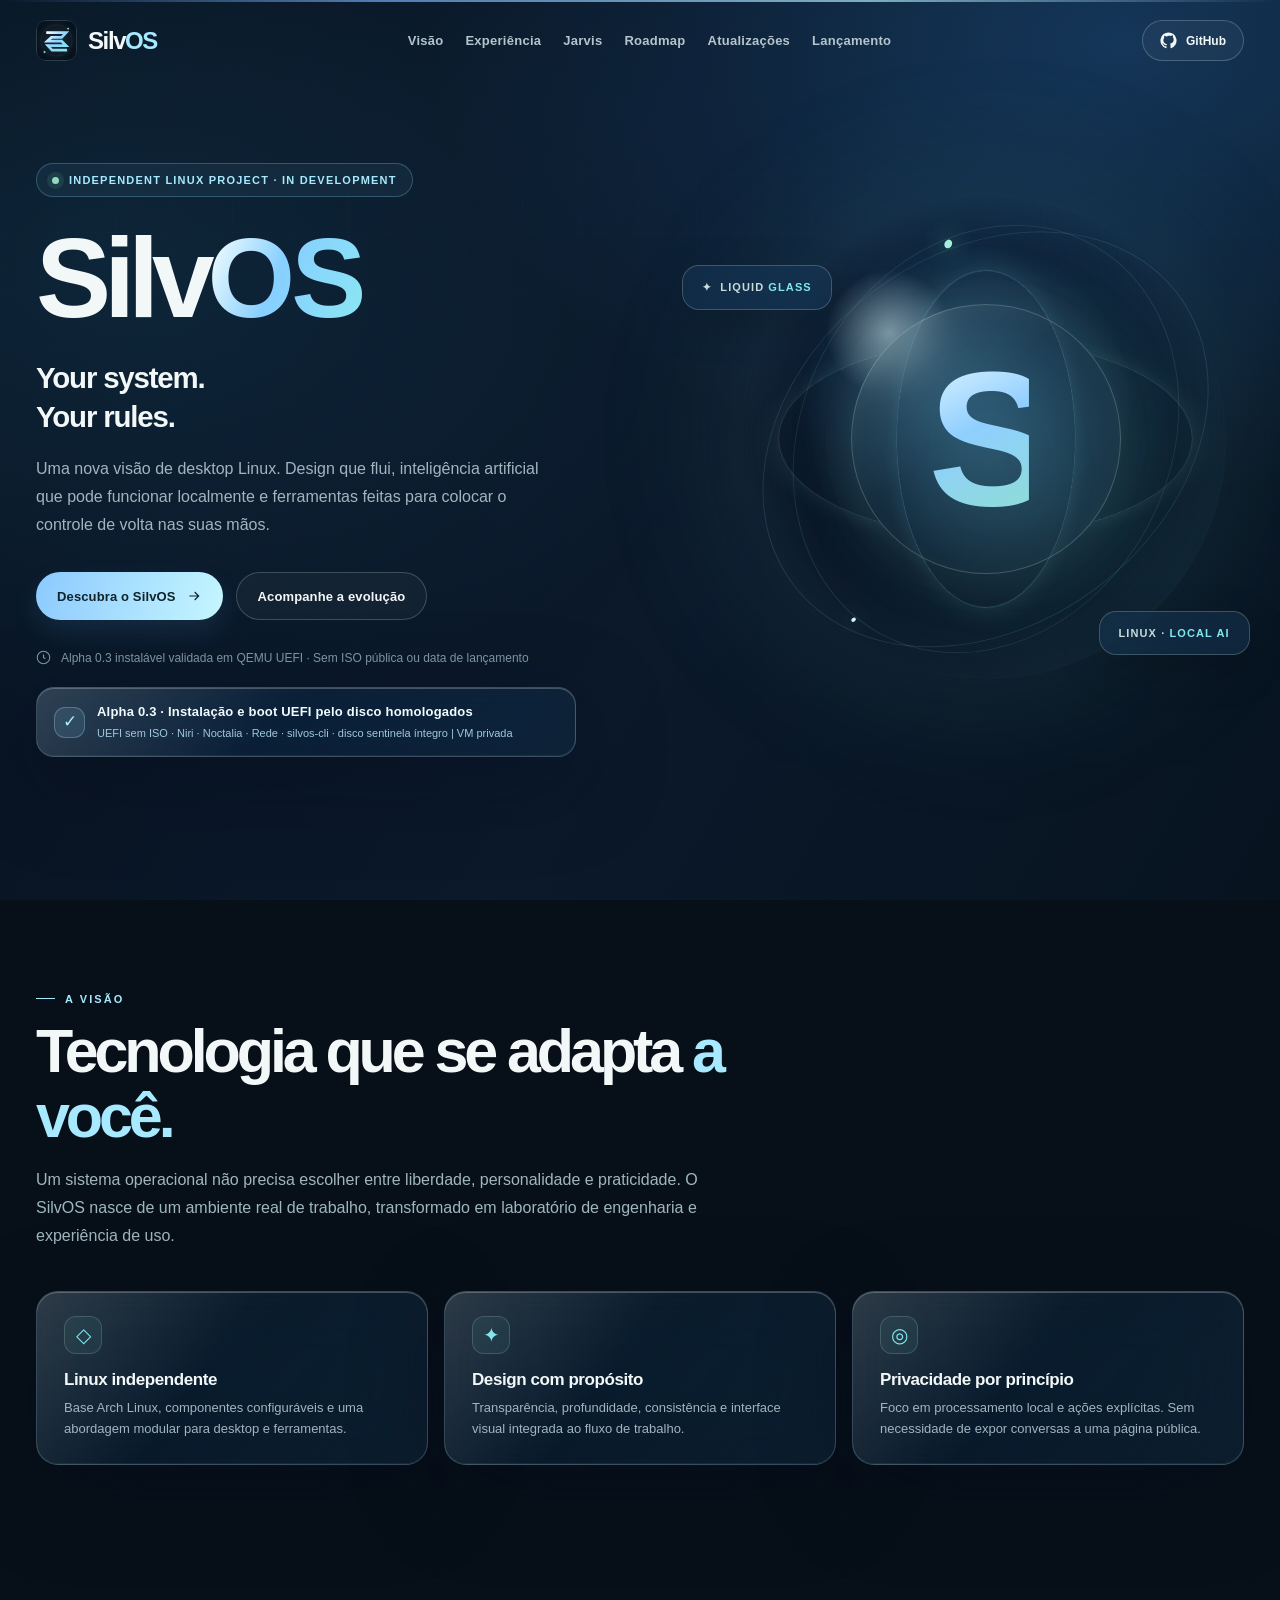
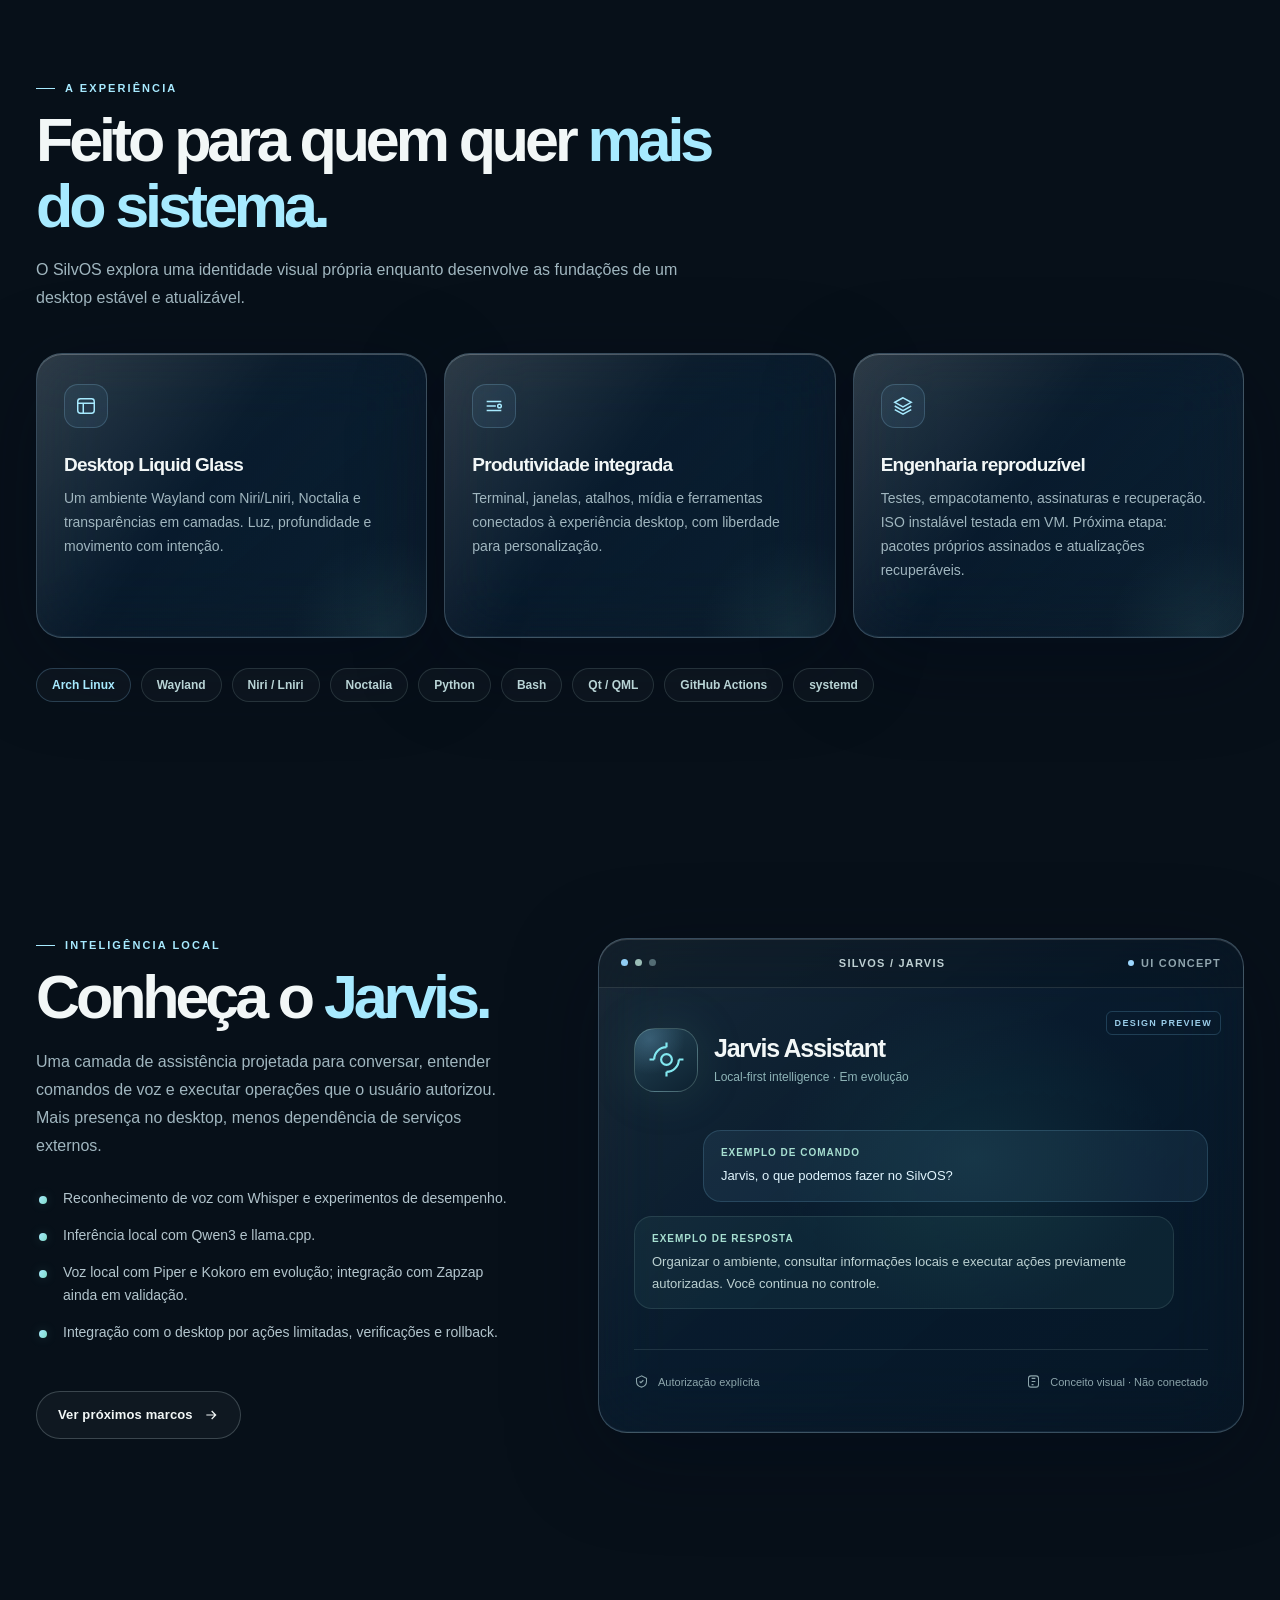
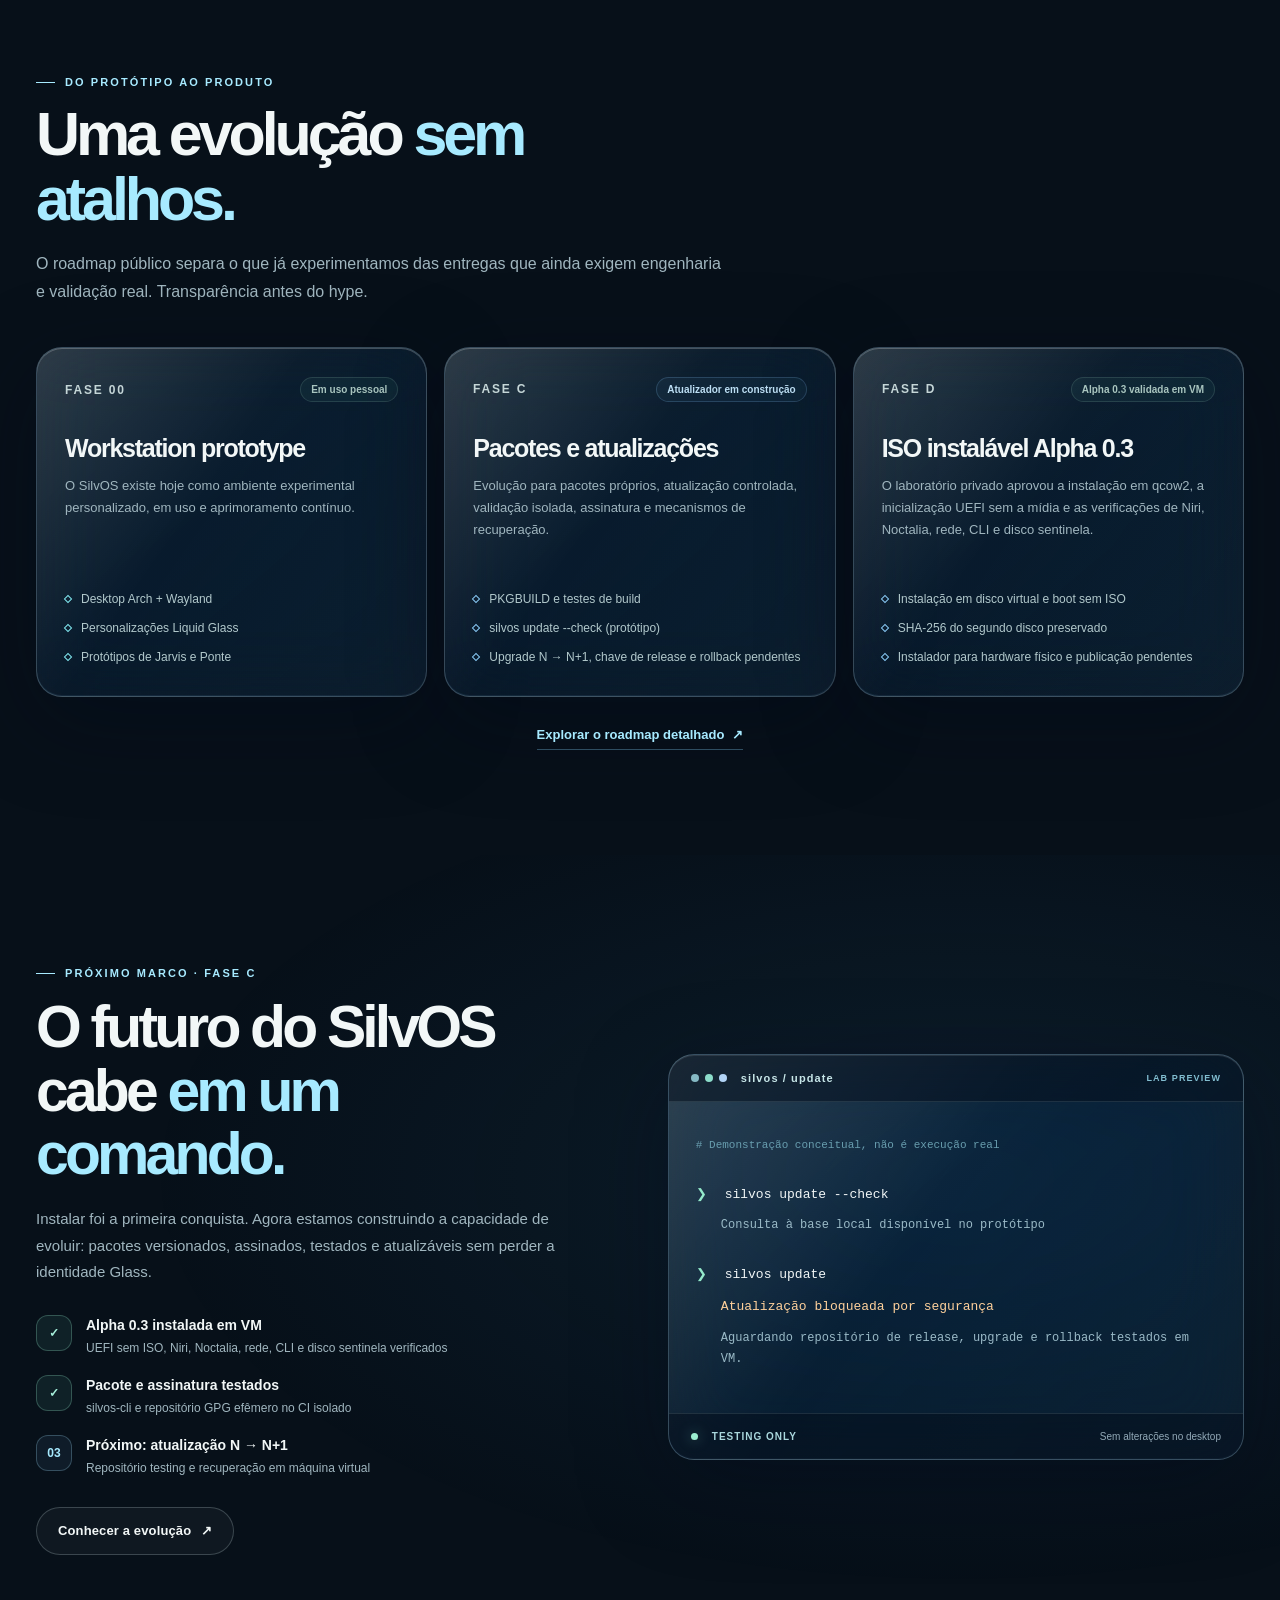
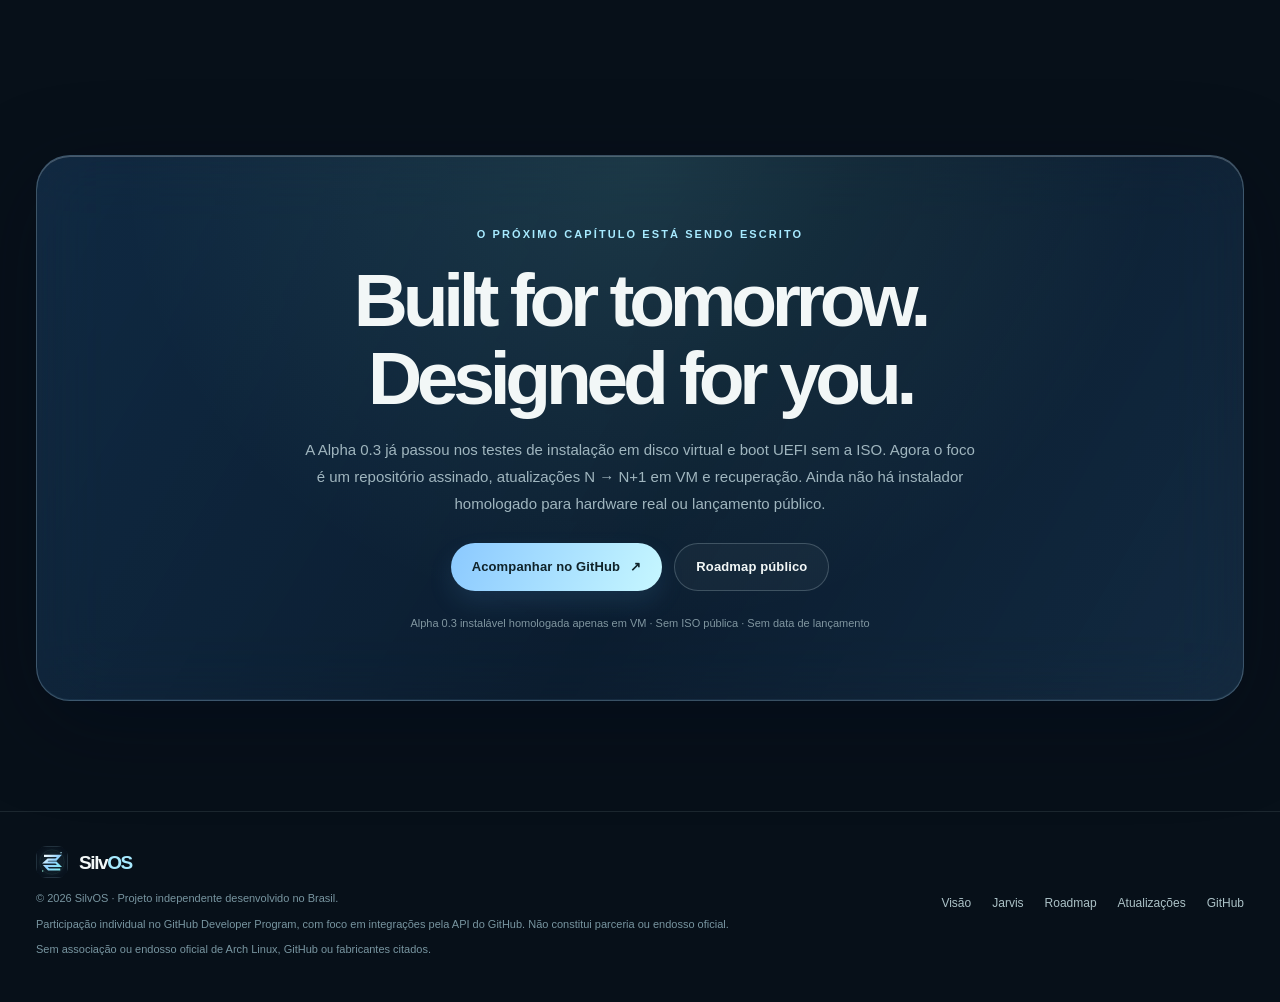
==== commit 8f839692: "docs(site): Alpha 0.3 installed VM milestone and SilvOS updater roadmap" ====
--- a/index.html
+++ b/index.html
@@ -12,12 +12,12 @@
   <meta property="og:locale" content="pt_BR">
   <meta property="og:site_name" content="SilvOS">
   <meta property="og:title" content="SilvOS | Your system. Your rules.">
-  <meta property="og:description" content="Linux com Liquid Glass e IA local. A ISO Live Alpha 0.1 já foi validada em QEMU UEFI; ainda sem download público.">
+  <meta property="og:description" content="Linux com Liquid Glass e IA local. A Alpha 0.3 foi instalada em disco virtual e iniciou em QEMU UEFI sem ISO. Próximo marco: silvos update; ainda sem download público.">
   <meta property="og:url" content="https://silviodarko.github.io/">
   <meta property="og:image" content="https://silviodarko.github.io/social-preview.svg">
   <meta name="twitter:card" content="summary_large_image">
   <meta name="twitter:title" content="SilvOS | Your system. Your rules.">
-  <meta name="twitter:description" content="Liquid Glass, Linux e IA local. ISO Alpha 0.1 validada em VM, ainda privada.">
+  <meta name="twitter:description" content="Liquid Glass, Linux e IA local. Alpha 0.3 instalável validada em VM; próximo passo silvos update.">
   <link rel="canonical" href="https://silviodarko.github.io/">
   <link rel="icon" type="image/svg+xml" href="./favicon.svg">
   <link rel="stylesheet" href="./styles.css">
@@ -41,6 +41,7 @@
         <a href="#experiencia">Experiência</a>
         <a href="#jarvis">Jarvis</a>
         <a href="#roadmap">Roadmap</a>
+        <a href="#atualizacoes">Atualizações</a>
         <a href="#lancamento">Lançamento</a>
       </nav>
 
@@ -59,6 +60,7 @@
       <a href="#experiencia">Experiência</a>
       <a href="#jarvis">Jarvis</a>
       <a href="#roadmap">Roadmap</a>
+        <a href="#atualizacoes">Atualizações</a>
       <a href="#lancamento">Lançamento</a>
     </nav>
   </header>
@@ -77,11 +79,11 @@
           </div>
           <p class="hero-footnote">
             <svg viewBox="0 0 24 24" fill="none" stroke="currentColor" stroke-width="1.7" aria-hidden="true"><path d="M12 22a10 10 0 1 0 0-20 10 10 0 0 0 0 20ZM12 7v5l3 2"/></svg>
-            Alpha 0.1 Live validada em QEMU UEFI · Sem ISO pública ou data de lançamento
+            Alpha 0.3 instalável validada em QEMU UEFI · Sem ISO pública ou data de lançamento
           </p>
           <div class="alpha-proof glass" aria-label="Status experimental da distribuição">
             <span class="proof-icon" aria-hidden="true">✓</span>
-            <span><strong>Alpha 0.1 · Primeiro boot gráfico homologado</strong><small>UEFI · Niri · Noctalia · Kitty · Thunar · Rede · PipeWire | laboratório privado</small></span>
+            <span><strong>Alpha 0.3 · Instalação e boot UEFI pelo disco homologados</strong><small>UEFI sem ISO · Niri · Noctalia · Rede · silvos-cli · disco sentinela íntegro | VM privada</small></span>
           </div>
         </div>
         <div class="hero-art" aria-hidden="true">
@@ -150,7 +152,7 @@
               <svg viewBox="0 0 24 24" fill="none" stroke-width="1.6"><path d="M12 3 3 8l9 5 9-5-9-5ZM3 12l9 5 9-5M3 16l9 5 9-5"/></svg>
             </div>
             <h3>Engenharia reproduzível</h3>
-            <p>Testes, empacotamento, assinaturas e recuperação. O plano é evoluir de um protótipo pessoal para distribuição instalável.</p>
+            <p>Testes, empacotamento, assinaturas e recuperação. ISO instalável testada em VM. Próxima etapa: pacotes próprios assinados e atualizações recuperáveis.</p>
           </article>
         </div>
         <div class="tech-stack reveal" aria-label="Tecnologias do projeto">
@@ -225,16 +227,16 @@
             <ul><li>Desktop Arch + Wayland</li><li>Personalizações Liquid Glass</li><li>Protótipos de Jarvis e Ponte</li></ul>
           </article>
           <article class="phase glass reveal">
-            <div class="phase-top"><span class="phase-num">FASE C</span><span class="phase-badge future">Validação de laboratório</span></div>
+            <div class="phase-top"><span class="phase-num">FASE C</span><span class="phase-badge future">Atualizador em construção</span></div>
             <h3>Pacotes e atualizações</h3>
             <p>Evolução para pacotes próprios, atualização controlada, validação isolada, assinatura e mecanismos de recuperação.</p>
-            <ul><li>PKGBUILD e testes de build</li><li>Arquitetura do silvos update</li><li>Assinatura real e rollback pendentes</li></ul>
+            <ul><li>PKGBUILD e testes de build</li><li>silvos update --check (protótipo)</li><li>Upgrade N → N+1, chave de release e rollback pendentes</li></ul>
           </article>
           <article class="phase glass reveal">
-            <div class="phase-top"><span class="phase-num">FASE D</span><span class="phase-badge">Alpha 0.1 validada em VM</span></div>
-            <h3>ISO Live Alpha 0.1</h3>
-            <p>Primeiro marco de boot em QEMU UEFI concluído: sessão gráfica Niri/Noctalia, aplicativos, rede e áudio verificados. Ainda sem instalador ou validação em hardware físico.</p>
-            <ul><li>ISO Live privada e checksum verificados</li><li>Boot gráfico em QEMU UEFI aprovado</li><li>Instalador, hardware real e publicação pendentes</li></ul>
+            <div class="phase-top"><span class="phase-num">FASE D</span><span class="phase-badge">Alpha 0.3 validada em VM</span></div>
+            <h3>ISO instalável Alpha 0.3</h3>
+            <p>O laboratório privado aprovou a instalação em qcow2, a inicialização UEFI sem a mídia e as verificações de Niri, Noctalia, rede, CLI e disco sentinela.</p>
+            <ul><li>Instalação em disco virtual e boot sem ISO</li><li>SHA-256 do segundo disco preservado</li><li>Instalador para hardware físico e publicação pendentes</li></ul>
           </article>
         </div>
         <div class="roadmap-more reveal">
@@ -243,17 +245,44 @@
       </div>
     </section>
 
+    <section class="section updates-section" id="atualizacoes" aria-labelledby="updates-heading">
+      <div class="container updates-layout">
+        <div class="updates-copy reveal">
+          <span class="kicker">Próximo marco · Fase C</span>
+          <h2 id="updates-heading">O futuro do SilvOS cabe <strong>em um comando.</strong></h2>
+          <p>Instalar foi a primeira conquista. Agora estamos construindo a capacidade de evoluir: pacotes versionados, assinados, testados e atualizáveis sem perder a identidade Glass.</p>
+          <div class="updates-milestones">
+            <div class="updates-milestone"><span class="milestone-dot done">✓</span><div><strong>Alpha 0.3 instalada em VM</strong><small>UEFI sem ISO, Niri, Noctalia, rede, CLI e disco sentinela verificados</small></div></div>
+            <div class="updates-milestone"><span class="milestone-dot done">✓</span><div><strong>Pacote e assinatura testados</strong><small>silvos-cli e repositório GPG efêmero no CI isolado</small></div></div>
+            <div class="updates-milestone"><span class="milestone-dot">03</span><div><strong>Próximo: atualização N → N+1</strong><small>Repositório testing e recuperação em máquina virtual</small></div></div>
+          </div>
+          <a href="#roadmap" class="btn btn-secondary">Conhecer a evolução <span aria-hidden="true">↗</span></a>
+        </div>
+        <div class="updater-console glass reveal" aria-label="Prévia ilustrativa do atualizador, não disponível para uso real">
+          <div class="updater-console-head"><span class="console-lights" aria-hidden="true"><i></i><i></i><i></i></span><span>silvos / update</span><span class="console-preview">LAB PREVIEW</span></div>
+          <div class="updater-console-body">
+            <p class="console-comment"># Demonstração conceitual, não é execução real</p>
+            <p><span class="console-prompt">❯</span> silvos update --check</p>
+            <p class="console-text">Consulta à base local disponível no protótipo</p>
+            <p class="console-gap"><span class="console-prompt">❯</span> silvos update</p>
+            <p class="console-warning">Atualização bloqueada por segurança</p>
+            <p class="console-text">Aguardando repositório de release, upgrade e rollback testados em VM.</p>
+          </div>
+          <div class="updater-console-bottom"><span class="console-signal"></span> TESTING ONLY <span>Sem alterações no desktop</span></div>
+        </div>
+      </div>
+    </section>
     <section class="coming-section" id="lancamento" aria-labelledby="launch-heading">
       <div class="container">
         <div class="coming-card glass reveal">
           <span class="kicker">O próximo capítulo está sendo escrito</span>
           <h2 id="launch-heading">Built for tomorrow.<br>Designed for you.</h2>
-          <p>A primeira ISO Live experimental já passou nos testes de boot gráfico em máquina virtual. Ela permanece privada, sem instalador e sem lançamento público. Nosso próximo passo é validar mais hardware e preparar atualizações seguras.</p>
+          <p>A Alpha 0.3 já passou nos testes de instalação em disco virtual e boot UEFI sem a ISO. Agora o foco é um repositório assinado, atualizações N → N+1 em VM e recuperação. Ainda não há instalador homologado para hardware real ou lançamento público.</p>
           <div class="coming-actions">
             <a href="https://github.com/silviodarko" target="_blank" rel="noopener noreferrer" class="btn btn-primary">Acompanhar no GitHub <span aria-hidden="true">↗</span></a>
             <a href="https://github.com/silviodarko/silviodarko/blob/main/SILVOS_ROADMAP.md" class="btn btn-secondary">Roadmap público</a>
           </div>
-          <div class="coming-note">Alpha 0.1 homologada apenas em VM · Sem ISO pública ou instalador · Sem data de lançamento</div>
+          <div class="coming-note">Alpha 0.3 instalável homologada apenas em VM · Sem ISO pública · Sem data de lançamento</div>
         </div>
       </div>
     </section>
@@ -271,6 +300,7 @@
         <a href="#visao">Visão</a>
         <a href="#jarvis">Jarvis</a>
         <a href="#roadmap">Roadmap</a>
+        <a href="#atualizacoes">Atualizações</a>
         <a href="https://github.com/silviodarko">GitHub</a>
       </div>
     </div>
--- a/styles.css
+++ b/styles.css
@@ -251,3 +251,35 @@
 .alpha-proof .proof-icon{width:31px;height:31px;flex:none;border-radius:11px;display:grid;place-items:center;background:rgba(130,215,255,.12);border:1px solid rgba(195,244,255,.25);color:#aeefff;font-size:17px}
 @supports not ((backdrop-filter: blur(2px)) or (-webkit-backdrop-filter: blur(2px))){.glass{background:rgba(17,41,65,.96)}.site-header.scrolled{background:rgba(8,24,42,.98)}}
 @media (prefers-reduced-transparency:reduce){.glass{background:rgba(15,39,64,.96);backdrop-filter:none;-webkit-backdrop-filter:none}}
+
+/* SilvOS Alpha 0.3: updater milestone, no production execution. */
+.desktop-nav{gap:22px}
+.updates-section{overflow:hidden;background:radial-gradient(ellipse at 75% 40%,rgba(62,149,213,.1),transparent 60%)}
+.updates-layout{display:grid;grid-template-columns:minmax(0,1fr) minmax(0,1.03fr);align-items:center;gap:6%}
+.updates-copy h2{font-size:clamp(37px,4.6vw,60px);line-height:1.08;letter-spacing:-.065em;margin:16px 0 20px}
+.updates-copy h2 strong{color:var(--ice)}
+.updates-copy>p{color:var(--muted);font-size:15px;line-height:1.78}
+.updates-milestones{display:grid;gap:17px;margin:29px 0}
+.updates-milestone{display:flex;align-items:flex-start;gap:14px}
+.milestone-dot{display:grid;place-items:center;flex:none;width:36px;height:36px;border-radius:12px;background:rgba(117,174,228,.08);border:1px solid rgba(166,225,255,.25);font-size:12px;font-weight:750;color:var(--ice)}
+.milestone-dot.done{color:#a6f0db;background:rgba(94,185,163,.1);border-color:rgba(147,230,201,.27)}
+.updates-milestone strong{display:block;font-size:14px;line-height:1.45;margin-bottom:4px}
+.updates-milestone small{display:block;color:var(--muted);font-size:12px;line-height:1.55}
+.updater-console{border-radius:26px;overflow:hidden}
+.updater-console-head,.updater-console-bottom{display:flex;align-items:center;gap:14px;padding:17px 22px;background:rgba(5,15,27,.52);font-size:11px;letter-spacing:.1em;font-weight:750;color:#c7e6e8}
+.updater-console-head{border-bottom:1px solid var(--line)}
+.console-lights{display:flex;gap:6px}.console-lights i{width:8px;height:8px;border-radius:50%;background:#86b9c4}.console-lights i:nth-child(2){background:#8cdcca}.console-lights i:nth-child(3){background:#b2d4f6}
+.console-preview{margin-left:auto;font-size:9px;color:#82bed0}
+.updater-console-body{min-height:300px;padding:34px 27px;font:500 13px/1.75 ui-monospace,SFMono-Regular,Consolas,monospace}
+.updater-console-body p{margin:0 0 9px;overflow-wrap:anywhere}
+.console-comment{font-size:11px;color:#699eaf;margin-bottom:28px!important}
+.console-prompt{color:#95eacb;margin-right:10px}
+.console-text{color:#9abac7;font-size:12px;padding-left:25px}
+.console-warning{color:#ffd19c;padding-left:25px}
+.console-gap{margin-top:28px!important}
+.updater-console-bottom{border-top:1px solid var(--line);font-size:10px;color:#aad7dd}
+.updater-console-bottom>span:last-child{margin-left:auto;font-weight:500;letter-spacing:0;color:#93aab8}
+.console-signal{width:7px;height:7px;border-radius:50%;background:#9beed0;box-shadow:0 0 14px rgba(155,238,208,.4)}
+@media(max-width:1100px){.desktop-nav{gap:15px}}
+@media(max-width:850px){.updates-layout{grid-template-columns:1fr;gap:38px}}
+@media(max-width:560px){.updater-console-head{padding:15px;gap:9px}.updater-console-body{min-height:auto;padding:23px 18px;font-size:12px}.updater-console-bottom{padding:14px;flex-wrap:wrap}.updater-console-bottom>span:last-child{margin:0;width:100%}}
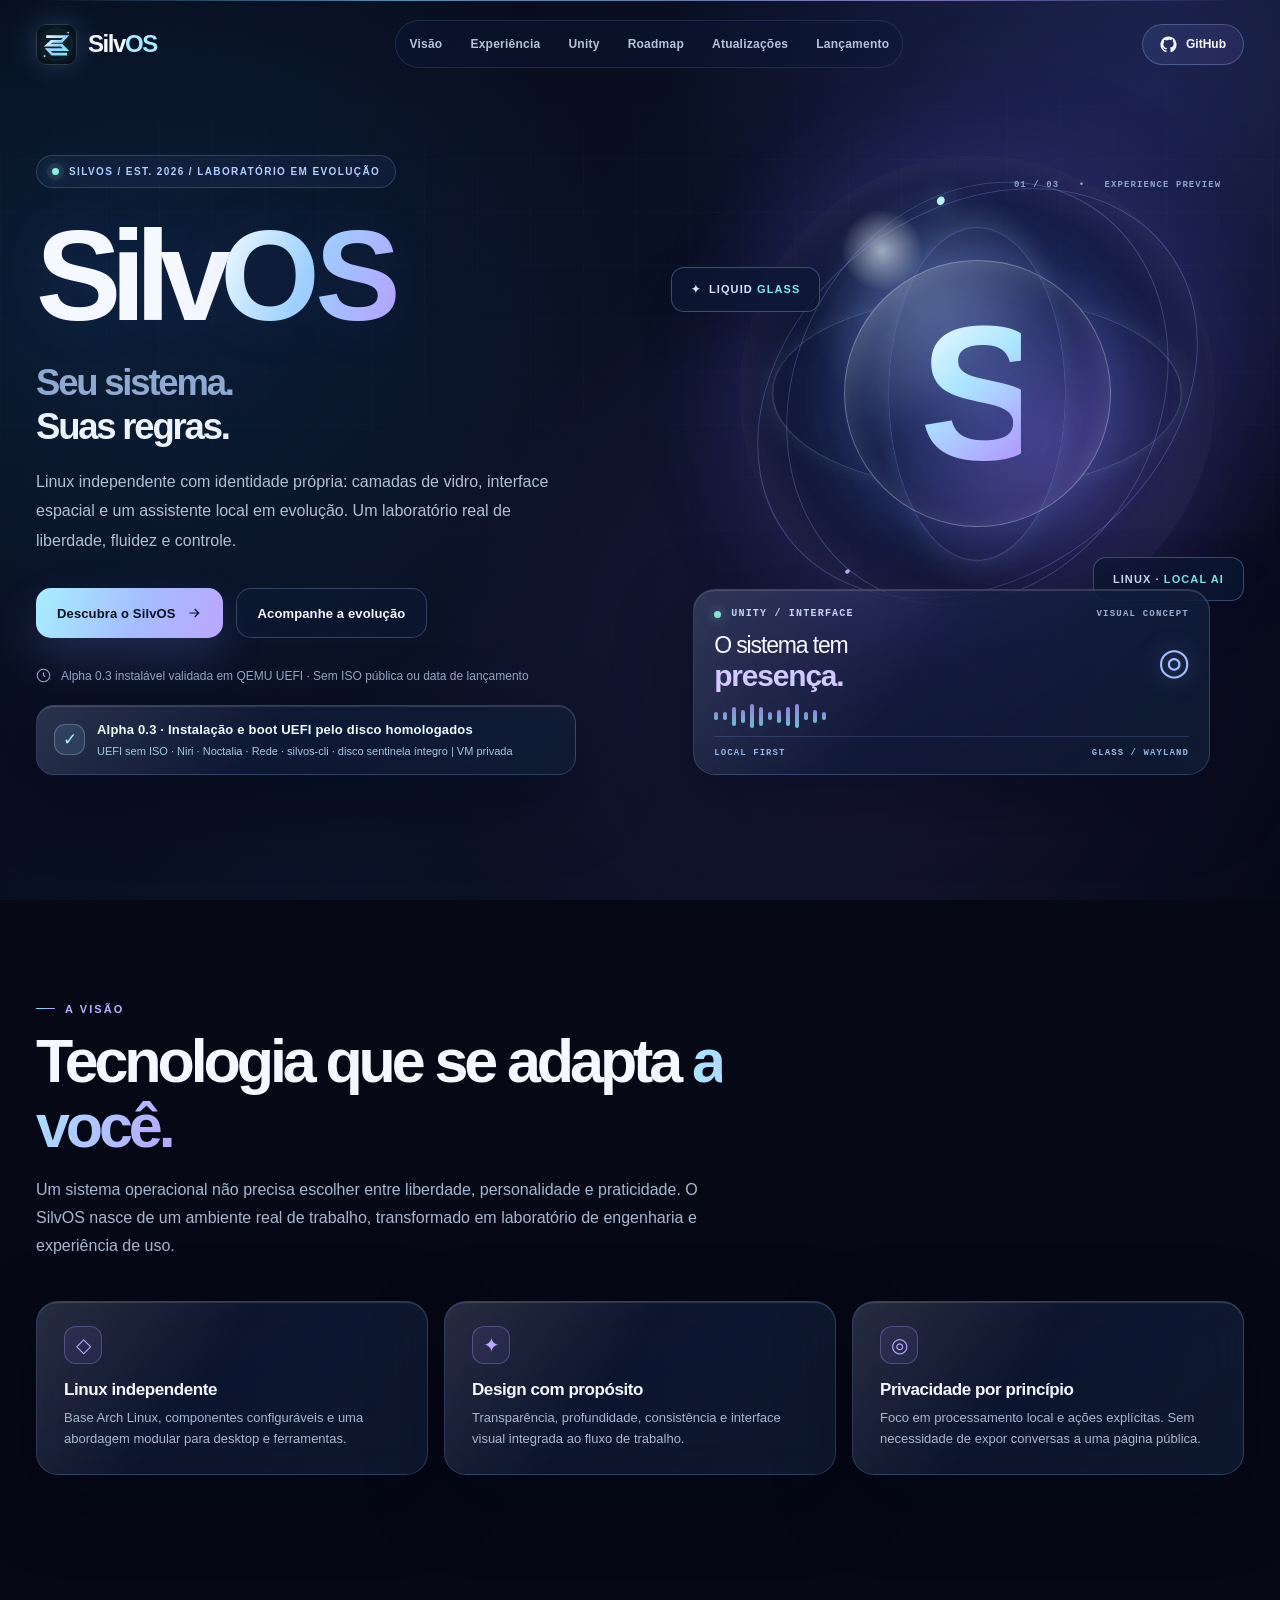
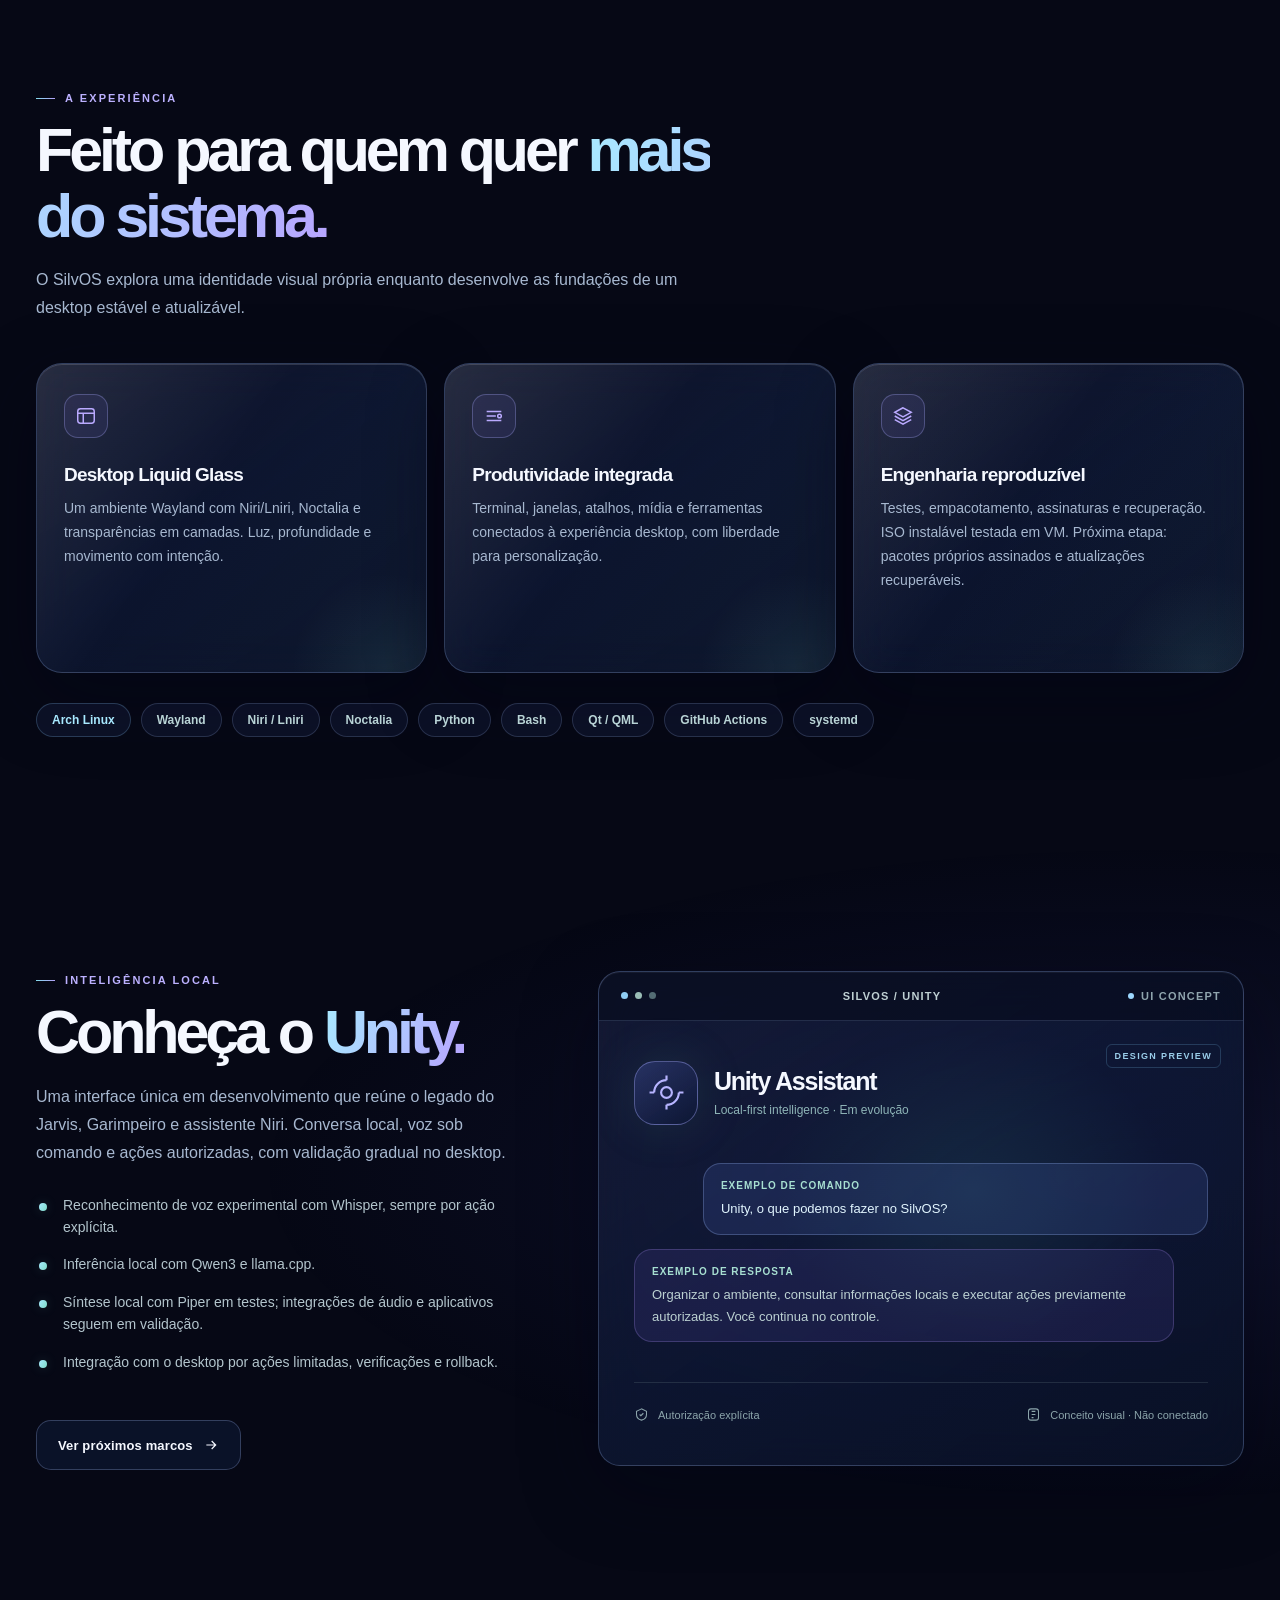
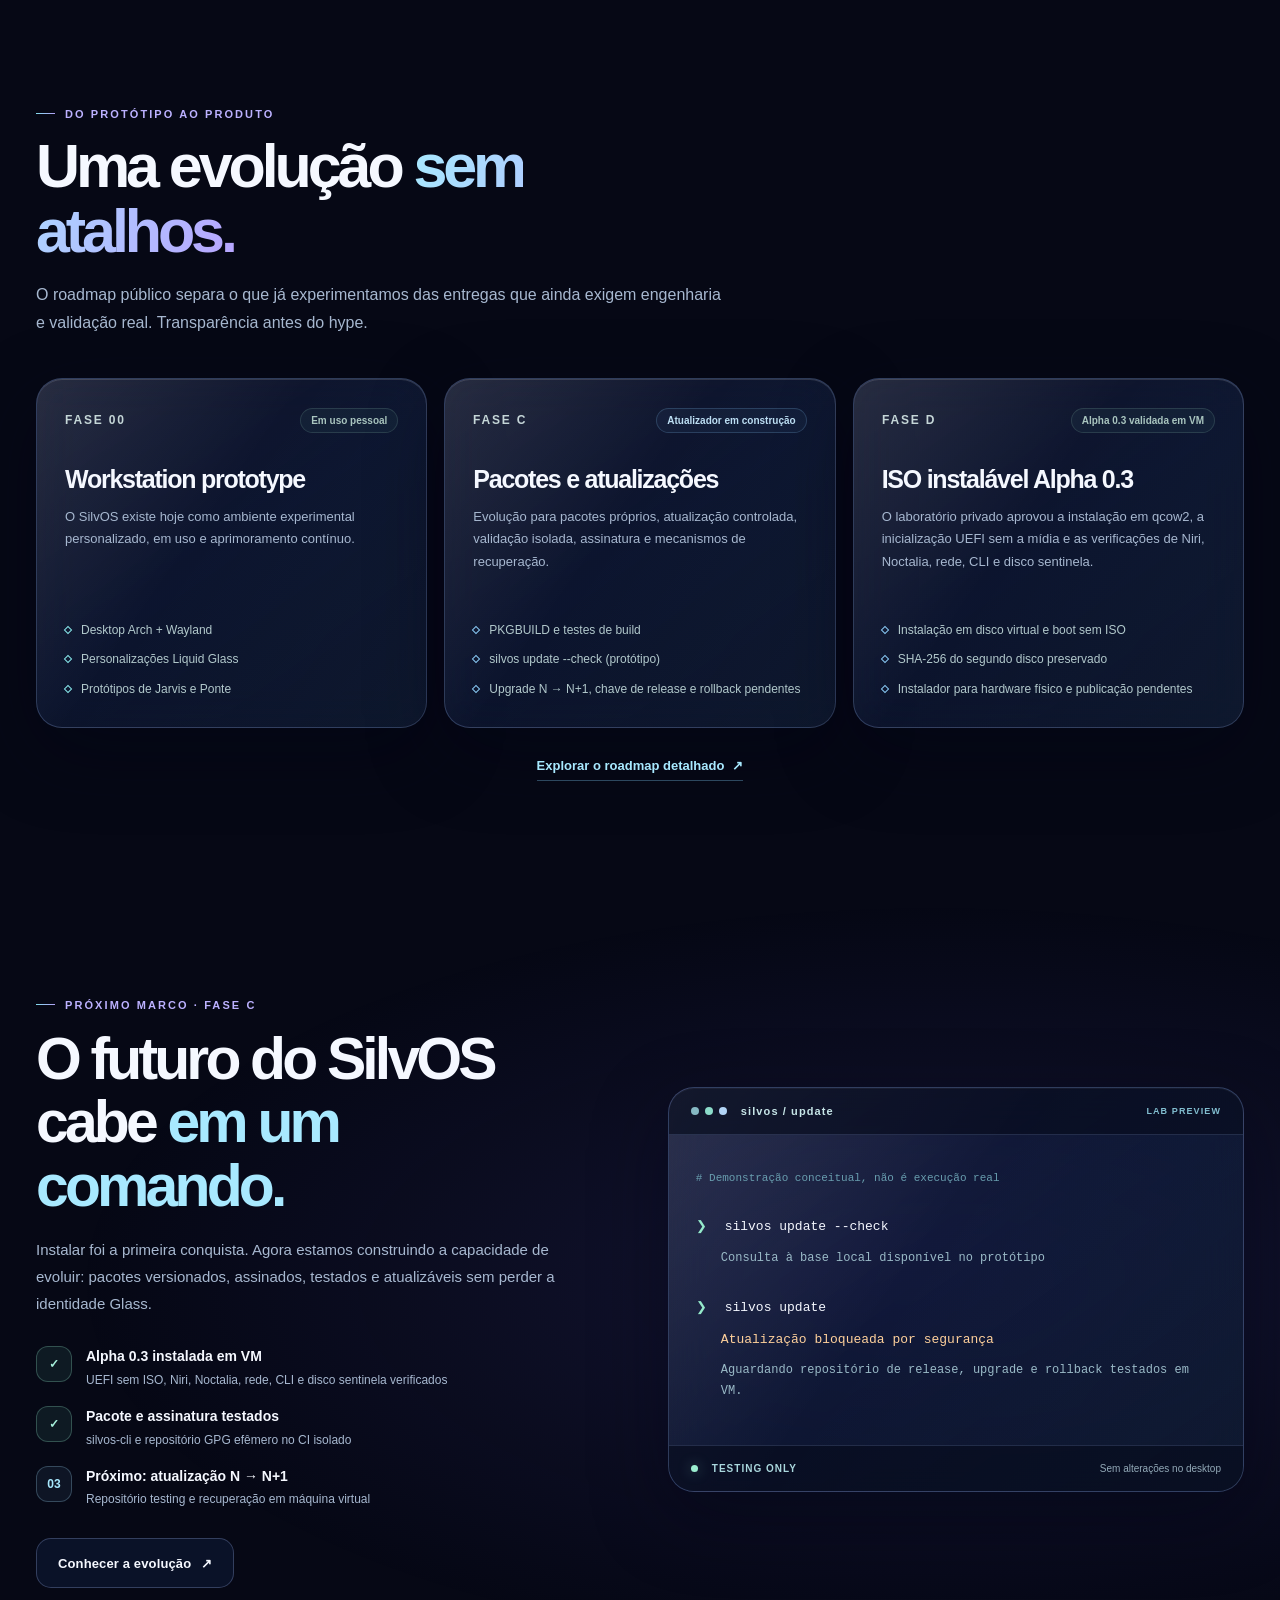
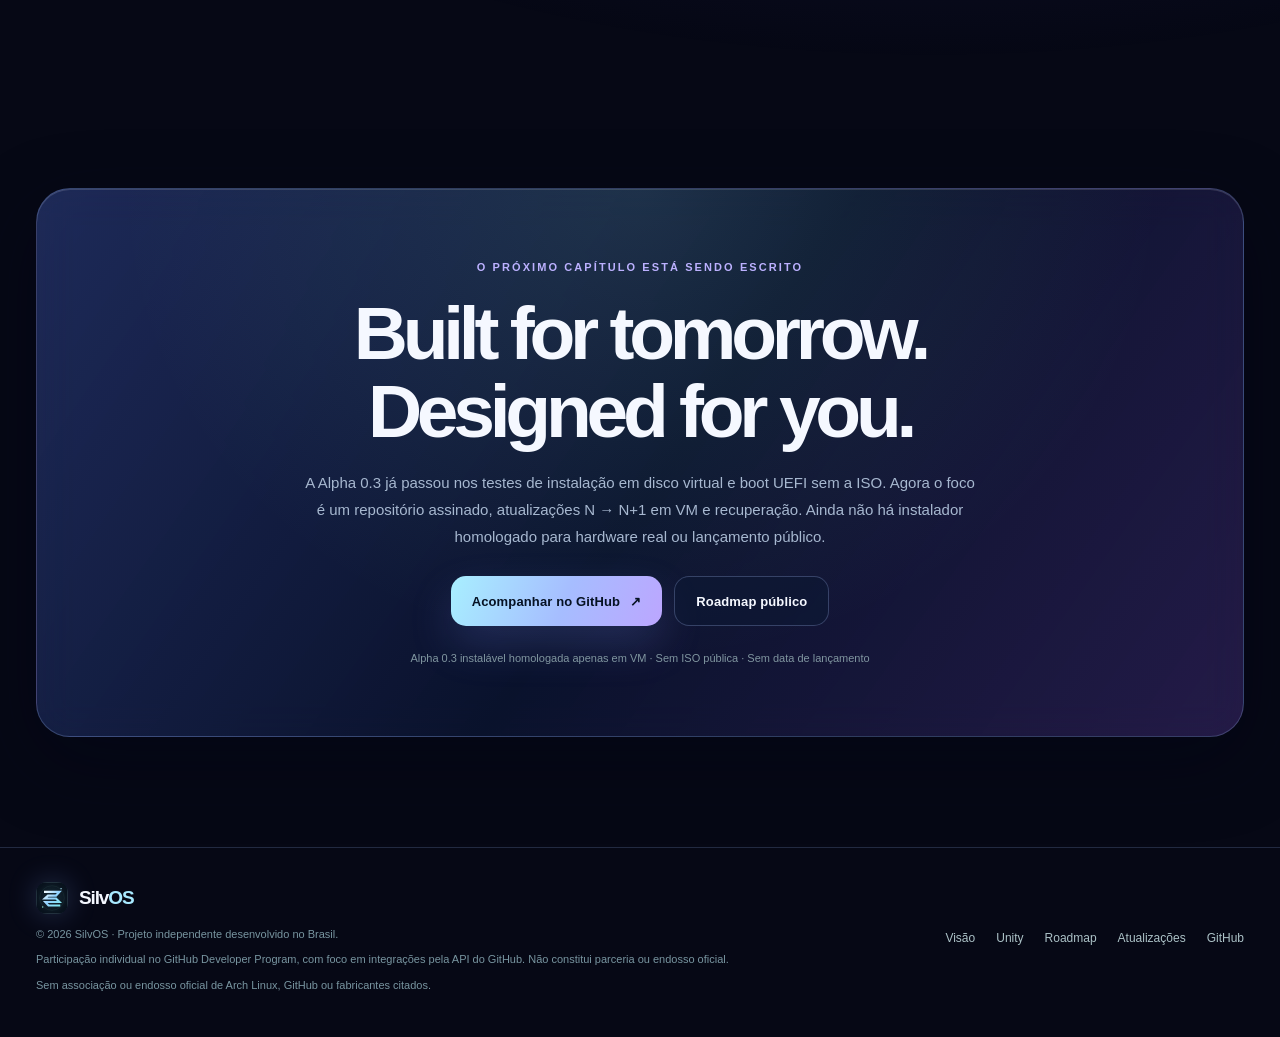
==== commit 64923342: "design(web): futuristic Unity-led landing with concept HUD" ====
--- a/index.html
+++ b/index.html
@@ -4,23 +4,24 @@
   <meta charset="utf-8">
   <meta name="viewport" content="width=device-width, initial-scale=1">
   <meta name="color-scheme" content="dark">
-  <meta name="theme-color" content="#07121f">
-  <meta name="description" content="Conheça o SilvOS: uma experiência Linux independente em desenvolvimento, com desktop Liquid Glass, inteligência artificial local Jarvis e automação voltada à privacidade.">
+  <meta name="theme-color" content="#080b19">
+  <meta name="description" content="Conheça o SilvOS: uma experiência Linux independente em desenvolvimento, com desktop Liquid Glass, inteligência artificial local Unity e automação voltada à privacidade.">
   <meta name="author" content="SilvOS">
   <meta name="robots" content="index,follow">
   <meta property="og:type" content="website">
   <meta property="og:locale" content="pt_BR">
   <meta property="og:site_name" content="SilvOS">
   <meta property="og:title" content="SilvOS | Your system. Your rules.">
-  <meta property="og:description" content="Linux com Liquid Glass e IA local. A Alpha 0.3 foi instalada em disco virtual e iniciou em QEMU UEFI sem ISO. Próximo marco: silvos update; ainda sem download público.">
+  <meta property="og:description" content="A identidade Aurora Glass do SilvOS: Linux, Niri/Noctalia e interface Unity em laboratório. Alpha 0.3 validada em VM; sem download público.">
   <meta property="og:url" content="https://silviodarko.github.io/">
   <meta property="og:image" content="https://silviodarko.github.io/social-preview.svg">
   <meta name="twitter:card" content="summary_large_image">
   <meta name="twitter:title" content="SilvOS | Your system. Your rules.">
-  <meta name="twitter:description" content="Liquid Glass, Linux e IA local. Alpha 0.3 instalável validada em VM; próximo passo silvos update.">
+  <meta name="twitter:description" content="Aurora Glass, Linux e o conceito Unity. Alpha 0.3 validada em VM, sem lançamento público.">
   <link rel="canonical" href="https://silviodarko.github.io/">
   <link rel="icon" type="image/svg+xml" href="./favicon.svg">
   <link rel="stylesheet" href="./styles.css">
+  <link rel="stylesheet" href="./aurora.css">
   <title>SilvOS | Your system. Your rules.</title>
   <script defer src="./app.js"></script>
   <noscript><style>.reveal{opacity:1!important;transform:none!important}</style></noscript>
@@ -39,7 +40,7 @@
       <nav class="desktop-nav" aria-label="Navegação principal">
         <a href="#visao">Visão</a>
         <a href="#experiencia">Experiência</a>
-        <a href="#jarvis">Jarvis</a>
+        <a href="#unity">Unity</a>
         <a href="#roadmap">Roadmap</a>
         <a href="#atualizacoes">Atualizações</a>
         <a href="#lancamento">Lançamento</a>
@@ -58,7 +59,7 @@
     <nav class="mobile-nav" id="mobile-nav" aria-label="Navegação móvel" inert>
       <a href="#visao">Visão</a>
       <a href="#experiencia">Experiência</a>
-      <a href="#jarvis">Jarvis</a>
+      <a href="#unity">Unity</a>
       <a href="#roadmap">Roadmap</a>
         <a href="#atualizacoes">Atualizações</a>
       <a href="#lancamento">Lançamento</a>
@@ -69,10 +70,10 @@
     <section class="hero" id="inicio" aria-labelledby="hero-heading">
       <div class="container hero-layout">
         <div class="hero-copy">
-          <span class="eyebrow"><span class="pulse" aria-hidden="true"></span> Independent Linux project · In development</span>
+          <span class="eyebrow"><span class="pulse" aria-hidden="true"></span> SILVOS / EST. 2026 / LABORATÓRIO EM EVOLUÇÃO</span>
           <h1 id="hero-heading">Silv<span>OS</span></h1>
-          <p class="hero-tag">Your system.<br>Your rules.</p>
-          <p class="hero-description">Uma nova visão de desktop Linux. Design que flui, inteligência artificial que pode funcionar localmente e ferramentas feitas para colocar o controle de volta nas suas mãos.</p>
+          <p class="hero-tag"><span>Seu sistema.</span><br>Suas regras.</p>
+          <p class="hero-description">Linux independente com identidade própria: camadas de vidro, interface espacial e um assistente local em evolução. Um laboratório real de liberdade, fluidez e controle.</p>
           <div class="cta-row">
             <a href="#experiencia" class="btn btn-primary">Descubra o SilvOS <svg viewBox="0 0 24 24" fill="none" stroke="currentColor" stroke-width="1.8" aria-hidden="true"><path d="M5 12h14m-6-6 6 6-6 6"/></svg></a>
             <a href="#roadmap" class="btn btn-secondary">Acompanhe a evolução</a>
@@ -86,7 +87,7 @@
             <span><strong>Alpha 0.3 · Instalação e boot UEFI pelo disco homologados</strong><small>UEFI sem ISO · Niri · Noctalia · Rede · silvos-cli · disco sentinela íntegro | VM privada</small></span>
           </div>
         </div>
-        <div class="hero-art" aria-hidden="true">
+        <div class="hero-art" role="img" aria-label="Conceito visual da interface Unity com núcleo de luz e painel Glass. Sem telemetria em tempo real.">
           <div class="orb">
             <div class="orbit"></div>
             <div class="orbit two"></div>
@@ -94,6 +95,13 @@
           </div>
           <div class="float-tag tag-left">✦ &nbsp;Liquid <em>Glass</em></div>
           <div class="float-tag tag-right">Linux · <em>Local AI</em></div>
+          <div class="hero-hud glass" aria-hidden="true">
+            <div class="hud-top"><span class="hud-signal"></span><span>UNITY / INTERFACE</span><small>VISUAL CONCEPT</small></div>
+            <div class="hud-title"><span>O sistema tem<br><strong>presença.</strong></span><span class="hud-pulse">◎</span></div>
+            <div class="hud-bars"><i></i><i></i><i></i><i></i><i></i><i></i><i></i><i></i><i></i><i></i><i></i><i></i><i></i></div>
+            <div class="hud-bottom"><span>LOCAL FIRST</span><span>GLASS / WAYLAND</span></div>
+          </div>
+          <div class="orbit-caption" aria-hidden="true">01 / 03 &nbsp; • &nbsp; EXPERIENCE PREVIEW</div>
         </div>
       </div>
     </section>
@@ -169,26 +177,26 @@
       </div>
     </section>
 
-    <section class="section jarvis-section" id="jarvis" aria-labelledby="jarvis-heading">
+    <section class="section jarvis-section" id="unity" aria-labelledby="jarvis-heading">
       <div class="container jarvis-grid">
         <div class="jarvis-copy reveal">
           <div class="section-head">
             <span class="kicker">Inteligência local</span>
-            <h2 id="jarvis-heading">Conheça o <strong>Jarvis.</strong></h2>
-            <p>Uma camada de assistência projetada para conversar, entender comandos de voz e executar operações que o usuário autorizou. Mais presença no desktop, menos dependência de serviços externos.</p>
+            <h2 id="jarvis-heading">Conheça o <strong>Unity.</strong></h2>
+            <p>Uma interface única em desenvolvimento que reúne o legado do Jarvis, Garimpeiro e assistente Niri. Conversa local, voz sob comando e ações autorizadas, com validação gradual no desktop.</p>
           </div>
           <ul class="bullet-list">
-            <li>Reconhecimento de voz com Whisper e experimentos de desempenho.</li>
+            <li>Reconhecimento de voz experimental com Whisper, sempre por ação explícita.</li>
             <li>Inferência local com Qwen3 e llama.cpp.</li>
-            <li>Voz local com Piper e Kokoro em evolução; integração com Zapzap ainda em validação.</li>
+            <li>Síntese local com Piper em testes; integrações de áudio e aplicativos seguem em validação.</li>
             <li>Integração com o desktop por ações limitadas, verificações e rollback.</li>
           </ul>
           <a href="#roadmap" class="btn btn-secondary">Ver próximos marcos <svg viewBox="0 0 24 24" fill="none" stroke="currentColor" stroke-width="1.8" aria-hidden="true"><path d="M5 12h14m-6-6 6 6-6 6"/></svg></a>
         </div>
-        <div class="demo glass reveal" aria-label="Demonstração conceitual da interface do Jarvis. Não é uma conversa real.">
+        <div class="demo glass reveal" aria-label="Demonstração conceitual da interface do Unity. Não é uma conversa real.">
           <div class="demo-top">
             <span class="window-dots" aria-hidden="true"><i></i><i></i><i></i></span>
-            <span>SILVOS / JARVIS</span>
+            <span>SILVOS / UNITY</span>
             <span class="demo-label"><i aria-hidden="true"></i> UI CONCEPT</span>
           </div>
           <span class="demo-stamp">DESIGN PREVIEW</span>
@@ -197,10 +205,10 @@
               <div class="demo-mark" aria-hidden="true">
                 <svg viewBox="0 0 24 24" fill="none" stroke-width="1.4"><circle cx="12" cy="12" r="3.5"/><path d="M4 12a8 8 0 0 1 8-8M20 12a8 8 0 0 1-8 8M12 1v3M12 20v3M1 12h3M20 12h3"/></svg>
               </div>
-              <div><h3>Jarvis Assistant</h3><small>Local-first intelligence · Em evolução</small></div>
+              <div><h3>Unity Assistant</h3><small>Local-first intelligence · Em evolução</small></div>
             </div>
             <div class="demo-thread">
-              <div class="message user"><b>Exemplo de comando</b>Jarvis, o que podemos fazer no SilvOS?</div>
+              <div class="message user"><b>Exemplo de comando</b>Unity, o que podemos fazer no SilvOS?</div>
               <div class="message assistant"><b>Exemplo de resposta</b>Organizar o ambiente, consultar informações locais e executar ações previamente autorizadas. Você continua no controle.</div>
             </div>
           </div>
@@ -298,7 +306,7 @@
       </div>
       <div class="footer-links">
         <a href="#visao">Visão</a>
-        <a href="#jarvis">Jarvis</a>
+        <a href="#unity">Unity</a>
         <a href="#roadmap">Roadmap</a>
         <a href="#atualizacoes">Atualizações</a>
         <a href="https://github.com/silviodarko">GitHub</a>
--- a/aurora.css
+++ b/aurora.css
@@ -0,0 +1,99 @@
+/* SilvOS Aurora Glass. Optional visual layer; compatible with the original responsive layout. */
+:root{
+ color-scheme:dark;--bg:#060815;--ink:#f5f8ff;--muted:#a7b8d0;
+ --soft:#a9b8da;--ice:#a8e9ff;--aqua:#88e8eb;--violet:#b3a2ff;
+ --line:rgba(162,193,255,.17);--glass:rgba(18,30,58,.68);
+ --glass-strong:rgba(9,19,42,.91);--radius:29px;
+ --shadow:0 26px 90px rgba(0,2,15,.44);
+}
+body{background:#060815}
+body::before{background:
+ radial-gradient(ellipse 55vw 53vw at 91% 8%,rgba(84,93,213,.24),transparent 70%),
+ radial-gradient(ellipse 55vw 50vw at 8% 31%,rgba(28,130,204,.16),transparent 73%),
+ radial-gradient(ellipse 50vw 50vw at 68% 77%,rgba(130,79,204,.12),transparent 70%),
+ linear-gradient(130deg,#060916,#0b1227 52%,#060917)}
+.utility-line{height:1px;background:linear-gradient(90deg,transparent 3%,#86d0ff 31%,#b2a4ff 72%,transparent 97%)}
+.site-header.scrolled{background:rgba(7,11,26,.9);box-shadow:0 11px 40px rgba(0,0,0,.33)}
+.brand{letter-spacing:-.06em;font-weight:800}
+.brand img{filter:drop-shadow(0 0 14px rgba(131,167,255,.24))}
+.desktop-nav{padding:7px 10px;border:1px solid rgba(151,189,249,.14);border-radius:100px;background:rgba(13,24,53,.45)}
+.desktop-nav a{padding:9px 3px;font-size:12px;color:#b5c4db}
+.github-link{background:linear-gradient(120deg,rgba(110,160,246,.12),rgba(166,120,235,.1));border-color:rgba(165,193,255,.3)}
+.hero{min-height:890px;overflow:hidden}
+.hero::before{content:"";position:absolute;inset:0;pointer-events:none;background:radial-gradient(ellipse 37vw 40vw at 78% 43%,rgba(115,82,234,.18),transparent 73%)}
+.hero::after{background-size:53px 53px;opacity:.3}
+.eyebrow{font-size:10px;letter-spacing:.14em;color:#b4cfff;background:rgba(101,142,228,.065);border-color:rgba(172,195,255,.22)}
+.pulse{background:#91ede0;box-shadow:0 0 0 5px rgba(145,237,224,.08),0 0 14px rgba(145,237,224,.54)}
+.hero h1{font-size:clamp(76px,10vw,155px);font-weight:850;letter-spacing:-.085em;margin:27px 0 24px;text-shadow:0 0 60px rgba(103,120,255,.12)}
+.hero h1 span{background:linear-gradient(112deg,#eefbff 6%,#a2d5ff 45%,#b6a3ff 90%);-webkit-background-clip:text;background-clip:text}
+.hero-tag{font-size:clamp(23px,2.85vw,37px);font-weight:650;letter-spacing:-.06em;line-height:1.2;color:#edf3ff}
+.hero-tag span{color:#90a9d1}
+.hero-description{max-width:530px;line-height:1.85;color:#b2c0d6}
+.btn{border-radius:15px;min-height:50px}
+.btn-primary{color:#061224;background:linear-gradient(110deg,#a8efff,#a6bdff 54%,#bca6ff);box-shadow:0 19px 44px rgba(130,139,244,.2)}
+.btn-primary:hover{box-shadow:0 18px 42px rgba(134,175,255,.32)}
+.btn-secondary{background:rgba(13,25,52,.62);border-color:rgba(161,186,245,.27)}
+.hero-footnote{color:#97a9c9}
+.hero-art{height:min(620px,55vw);min-height:460px}
+.orb{left:11%;top:0;width:84%;background:
+ radial-gradient(circle at 30% 20%,rgba(241,251,255,.62),transparent 8%),
+ radial-gradient(circle at 42% 33%,rgba(166,195,255,.36),transparent 30%),
+ radial-gradient(circle at 65% 60%,rgba(150,112,252,.29),transparent 42%),
+ radial-gradient(circle at 50% 50%,rgba(43,83,147,.44),rgba(11,23,53,.4) 56%,transparent 69%);
+ box-shadow:0 0 106px rgba(90,97,223,.17),inset 0 0 92px rgba(151,160,255,.13)}
+.orb::before{border-color:rgba(181,206,255,.3)}
+.orb::after{border-color:rgba(159,143,255,.37)}
+.orbit{border-color:rgba(174,198,255,.25)}
+.orbit.two{border-color:rgba(160,148,255,.33)}
+.orbit::before{background:#b9f4ff;box-shadow:0 0 23px #7ac9ff}
+.orbit.two::before{background:#c9b5ff}
+.orb-glass{background:linear-gradient(140deg,rgba(197,220,255,.2),rgba(22,36,79,.09) 45%,rgba(151,120,245,.17));border-color:rgba(224,234,255,.37);box-shadow:inset 0 2px 23px rgba(255,255,255,.11),0 0 70px rgba(100,136,250,.2)}
+.orb-letter{background:linear-gradient(140deg,#fff,#ade6ff 45%,#b1a0ff 84%);-webkit-background-clip:text;background-clip:text}
+.float-tag{background:rgba(13,24,49,.74);border-color:rgba(157,192,255,.32);border-radius:13px;color:#d9e6ff}
+.tag-left{left:-1%;top:18%}.tag-right{right:0;bottom:28%}
+.hero-hud{position:absolute;left:3%;right:6%;bottom:0;z-index:4;border-radius:22px;padding:17px 20px 14px;background:linear-gradient(125deg,rgba(12,23,47,.92),rgba(22,30,66,.86));box-shadow:0 15px 49px rgba(0,0,0,.43)}
+.hud-top,.hud-bottom{display:flex;align-items:center;gap:10px;font:700 10px/1.4 ui-monospace,SFMono-Regular,Consolas,monospace;letter-spacing:.12em;color:#c4d4f5}
+.hud-top small{margin-left:auto;font-size:9px;color:#9db0d4}
+.hud-signal{width:7px;height:7px;border-radius:50%;background:#85e3d9;box-shadow:0 0 12px rgba(133,227,217,.6)}
+.hud-title{display:flex;justify-content:space-between;align-items:center;margin:11px 0;font-size:clamp(17px,2vw,23px);line-height:1.16;letter-spacing:-.05em}
+.hud-title strong{font-size:1.3em;color:#d2c9ff}
+.hud-pulse{font-size:37px;color:#a1beff;text-shadow:0 0 24px rgba(132,177,255,.48)}
+.hud-bars{display:flex;align-items:center;gap:5px;height:32px;padding-bottom:8px}
+.hud-bars i{width:4px;min-height:4px;border-radius:5px;background:linear-gradient(#b096ff,#81deef);height:33%;opacity:.82}
+.hud-bars i:nth-child(3n){height:80%}.hud-bars i:nth-child(4n){height:55%}.hud-bars i:nth-child(5n){height:100%}
+.hud-bottom{justify-content:space-between;padding-top:10px;border-top:1px solid rgba(162,189,255,.18);font-size:9px;color:#94b5df}
+.orbit-caption{position:absolute;right:4%;top:4%;color:#8fa3cb;font:650 9px/1.3 ui-monospace,monospace;letter-spacing:.12em}
+.glass{background:linear-gradient(145deg,rgba(86,103,161,.17),rgba(16,27,57,.68) 49%,rgba(10,18,39,.82));border-color:rgba(165,195,255,.24);box-shadow:inset 0 1px 0 rgba(255,255,255,.14),0 24px 76px rgba(0,4,21,.42);backdrop-filter:blur(20px) saturate(1.3);-webkit-backdrop-filter:blur(20px) saturate(1.3)}
+.metric,.feature,.phase{transition:transform .22s ease,border-color .22s ease,box-shadow .22s ease}
+.metric:hover,.feature:hover,.phase:hover{transform:translateY(-5px);border-color:rgba(178,166,255,.42);box-shadow:0 24px 72px rgba(0,3,22,.51)}
+.feature{min-height:310px}
+.metric-icon,.feature-symbol{border-color:rgba(173,172,255,.3);background:rgba(144,124,255,.09);color:#baaaff}
+.section-head strong{background:linear-gradient(111deg,#a8eaff,#b7a5ff);background-clip:text;-webkit-background-clip:text;color:transparent!important}
+.kicker{color:#bcb1ff}
+.kicker::before{background:linear-gradient(90deg,#83dbec,#b1a0f5)}
+.tech-pill{border-color:rgba(155,180,231,.2);background:rgba(30,40,82,.28)}
+.jarvis-section{background:radial-gradient(ellipse at 90% 44%,rgba(75,83,197,.13),transparent 55%)}
+.demo{border-radius:22px}
+.demo-top,.updater-console-head,.updater-console-bottom{background:rgba(7,11,28,.65);border-color:rgba(162,188,252,.17)}
+.demo-mark{background:linear-gradient(145deg,rgba(73,89,168,.4),rgba(12,22,52,.75));border-color:rgba(168,173,255,.42)}
+.demo-mark svg{stroke:#b7b4ff}
+.message.user{background:rgba(91,121,213,.17);border-color:rgba(158,190,255,.27)}
+.message.assistant{background:rgba(114,94,215,.13);border-color:rgba(183,150,255,.23)}
+.updates-section{background:radial-gradient(ellipse at 73% 49%,rgba(98,91,218,.15),transparent 65%)}
+.coming-card{background:linear-gradient(125deg,rgba(67,94,186,.4),rgba(11,20,48,.85) 52%,rgba(101,67,172,.32))}
+.footer{border-color:rgba(148,180,244,.2)}
+@media(max-width:1100px){.desktop-nav{gap:11px}.desktop-nav a{padding-inline:2px}.hero-hud{left:0;right:0}}
+@media(max-width:850px){
+ .desktop-nav{display:none}.hero{min-height:0}.hero-art{height:530px;min-height:0;width:min(100%,610px);margin-inline:auto}
+ .orb{left:13%;width:74%;top:1%}.hero-hud{left:6%;right:6%;bottom:0}.orbit-caption{right:9%}
+}
+@media(max-width:560px){
+ .container{width:calc(100% - 34px)}.hero h1{font-size:clamp(72px,18vw,118px)}
+ .hero-art{height:385px;min-height:0}.orb{width:86%;left:7%}
+ .hero-hud{bottom:0;left:2%;right:2%;padding:12px 15px}.hud-title{font-size:16px}
+ .float-tag{padding:9px 11px;font-size:9px}.tag-left{top:14%}.tag-right{bottom:38%}
+ .orbit-caption{font-size:8px}.section{padding-top:75px;padding-bottom:75px}
+}
+@media(hover:none){.metric:hover,.feature:hover,.phase:hover{transform:none}}
+@media(prefers-reduced-motion:reduce){.metric,.feature,.phase{transition:none}}
+@media(prefers-reduced-transparency:reduce){.glass{background:rgba(14,23,47,.97);backdrop-filter:none;-webkit-backdrop-filter:none}}
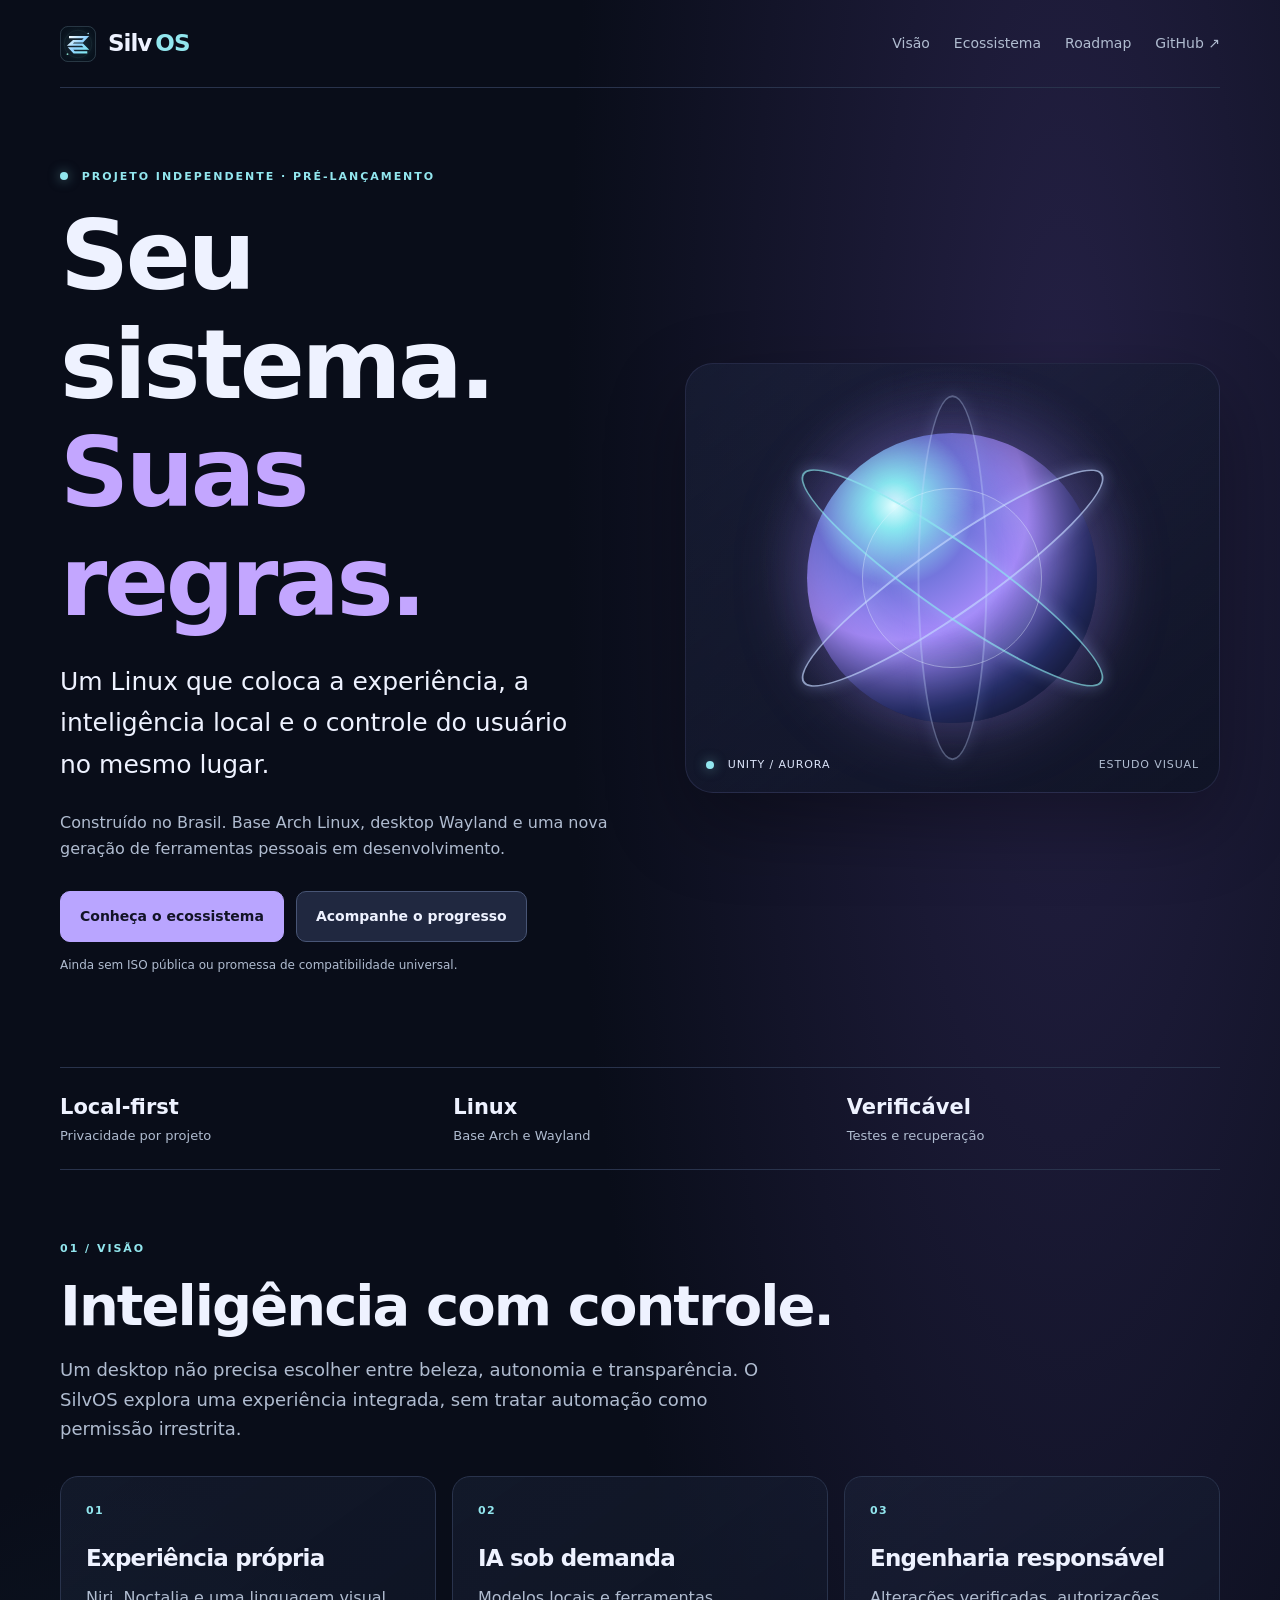
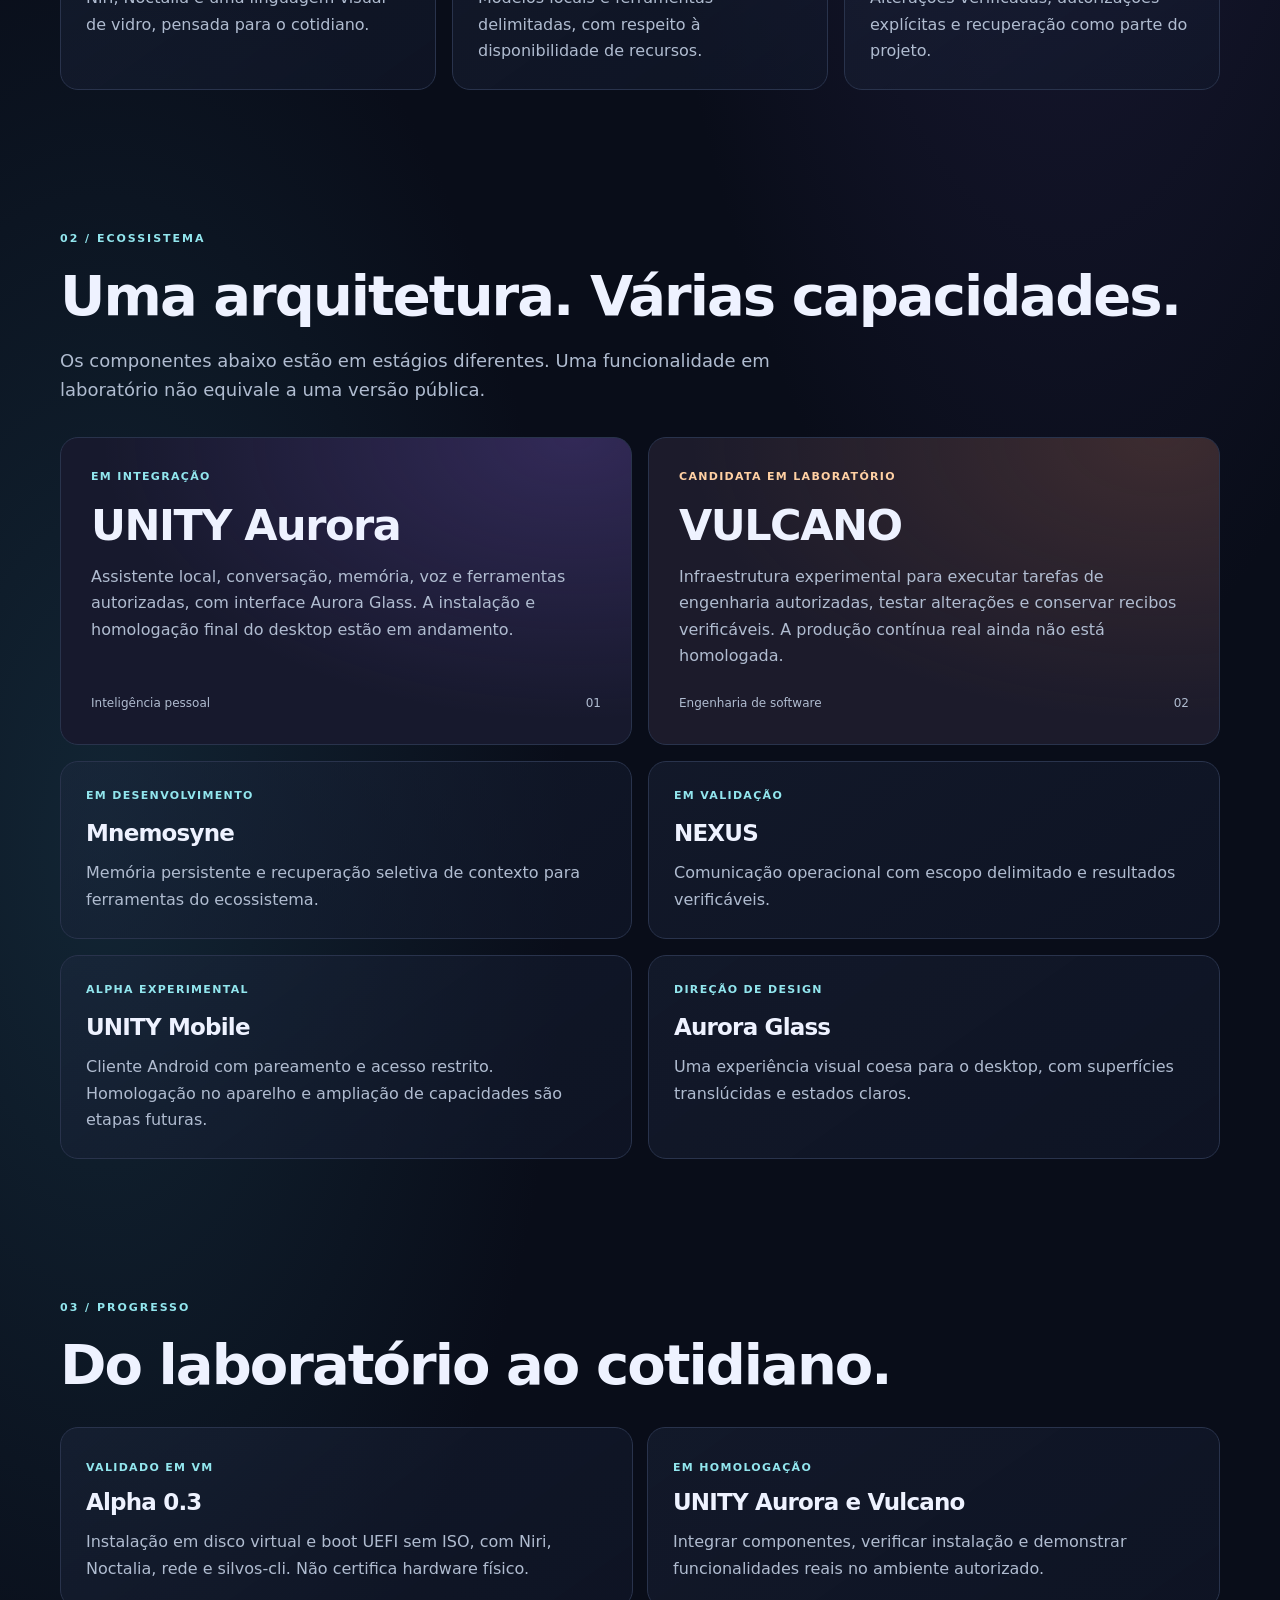
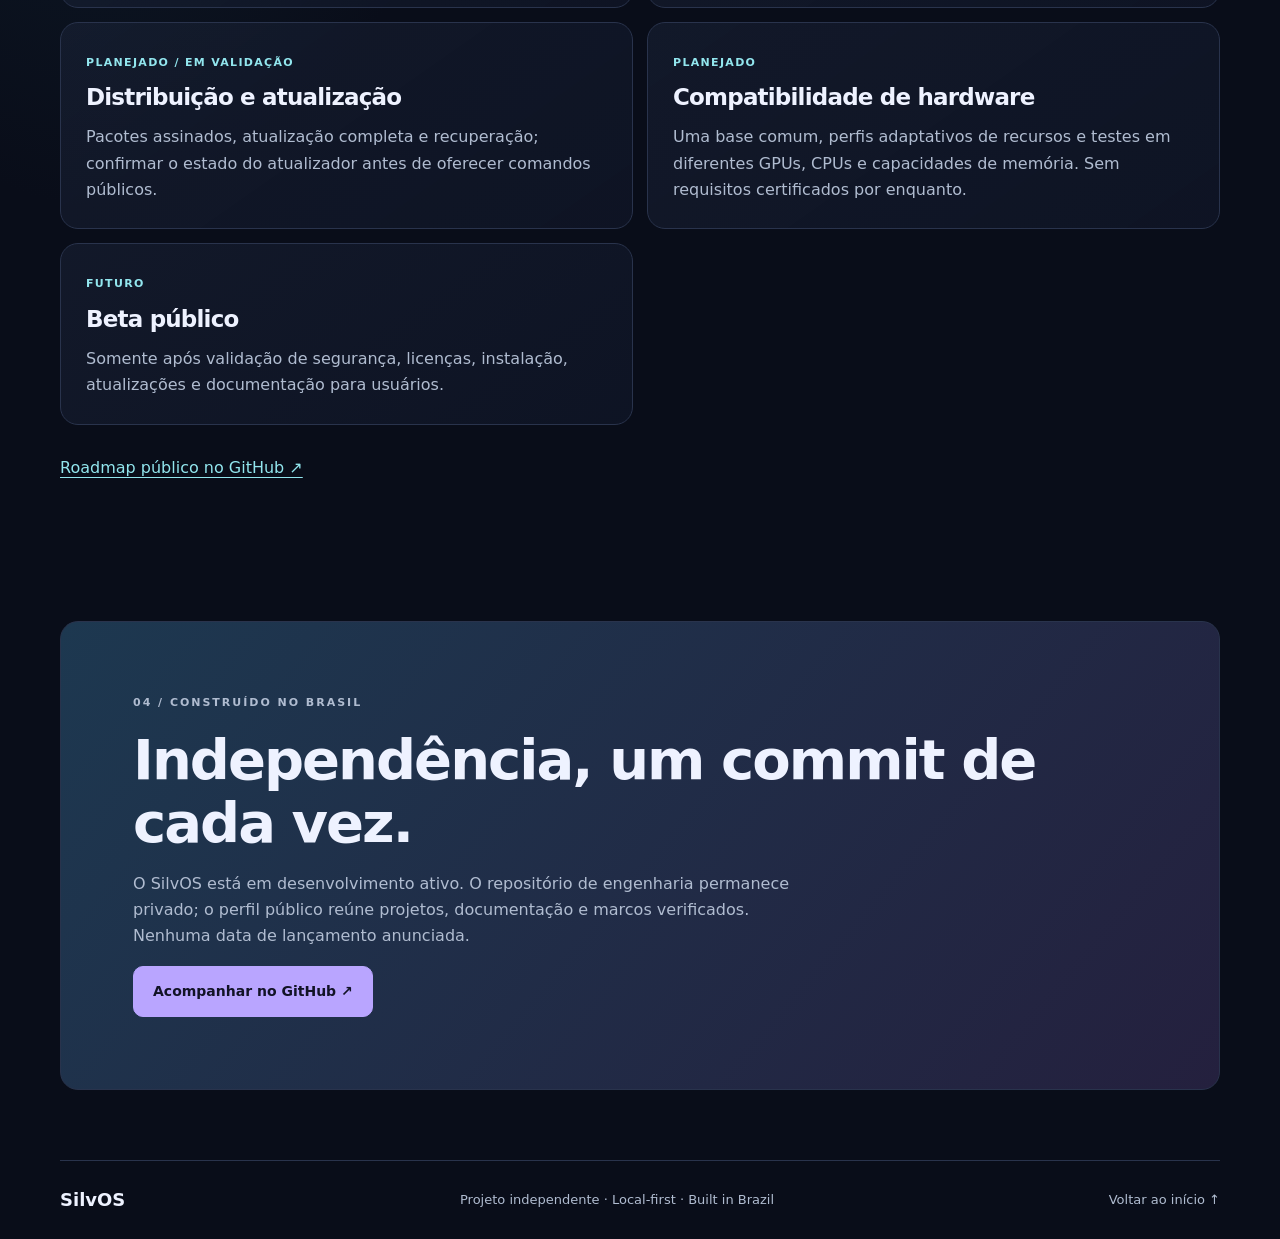
==== commit 35da2ccc: "design: preview new SilvOS ecosystem landing page" ====
--- a/index.html
+++ b/index.html
@@ -1,317 +1,39 @@
 <!doctype html>
 <html lang="pt-BR">
 <head>
-  <meta charset="utf-8">
-  <meta name="viewport" content="width=device-width, initial-scale=1">
-  <meta name="color-scheme" content="dark">
-  <meta name="theme-color" content="#080b19">
-  <meta name="description" content="Conheça o SilvOS: uma experiência Linux independente em desenvolvimento, com desktop Liquid Glass, inteligência artificial local Unity e automação voltada à privacidade.">
-  <meta name="author" content="SilvOS">
-  <meta name="robots" content="index,follow">
-  <meta property="og:type" content="website">
-  <meta property="og:locale" content="pt_BR">
-  <meta property="og:site_name" content="SilvOS">
-  <meta property="og:title" content="SilvOS | Your system. Your rules.">
-  <meta property="og:description" content="A identidade Aurora Glass do SilvOS: Linux, Niri/Noctalia e interface Unity em laboratório. Alpha 0.3 validada em VM; sem download público.">
-  <meta property="og:url" content="https://silviodarko.github.io/">
-  <meta property="og:image" content="https://silviodarko.github.io/social-preview.svg">
-  <meta name="twitter:card" content="summary_large_image">
-  <meta name="twitter:title" content="SilvOS | Your system. Your rules.">
-  <meta name="twitter:description" content="Aurora Glass, Linux e o conceito Unity. Alpha 0.3 validada em VM, sem lançamento público.">
-  <link rel="canonical" href="https://silviodarko.github.io/">
-  <link rel="icon" type="image/svg+xml" href="./favicon.svg">
-  <link rel="stylesheet" href="./styles.css">
-  <link rel="stylesheet" href="./aurora.css">
-  <title>SilvOS | Your system. Your rules.</title>
-  <script defer src="./app.js"></script>
-  <noscript><style>.reveal{opacity:1!important;transform:none!important}</style></noscript>
+<meta charset="utf-8"><meta name="viewport" content="width=device-width,initial-scale=1">
+<meta name="color-scheme" content="dark"><meta name="theme-color" content="#090d19">
+<meta name="description" content="SilvOS: Linux independente, experiência Aurora Glass, inteligência local e engenharia responsável. Em desenvolvimento.">
+<meta property="og:title" content="SilvOS | Your system. Your rules."><meta property="og:description" content="Conheça a próxima geração do SilvOS. Pré-lançamento, sem ISO pública."><meta property="og:type" content="website"><meta property="og:url" content="https://silviodarko.github.io/"><meta property="og:image" content="https://silviodarko.github.io/renascimento-social.svg"><meta name="twitter:card" content="summary_large_image"><link rel="canonical" href="https://silviodarko.github.io/">
+<link rel="icon" href="./favicon.svg" type="image/svg+xml"><link rel="stylesheet" href="./renascimento.css"><title>SilvOS | Your system. Your rules.</title>
 </head>
 <body>
-  <a class="skip-link" href="#conteudo">Pular para conteúdo</a>
-  <div class="utility-line" aria-hidden="true"></div>
-
-  <header class="site-header" id="site-header">
-    <div class="container header-content">
-      <a class="brand" href="#inicio" aria-label="SilvOS, voltar ao início">
-        <img src="./favicon.svg" width="41" height="41" alt="">
-        <b>Silv<span>OS</span></b>
-      </a>
-
-      <nav class="desktop-nav" aria-label="Navegação principal">
-        <a href="#visao">Visão</a>
-        <a href="#experiencia">Experiência</a>
-        <a href="#unity">Unity</a>
-        <a href="#roadmap">Roadmap</a>
-        <a href="#atualizacoes">Atualizações</a>
-        <a href="#lancamento">Lançamento</a>
-      </nav>
-
-      <div class="header-actions">
-        <a class="github-link" href="https://github.com/silviodarko" target="_blank" rel="noopener noreferrer" aria-label="Acompanhe o projeto no GitHub, abre nova aba">
-          <svg viewBox="0 0 24 24" aria-hidden="true"><path d="M12 .6A11.4 11.4 0 0 0 8.4 22.82c.57.1.78-.25.78-.55v-2.13c-3.19.7-3.87-1.35-3.87-1.35-.53-1.33-1.29-1.68-1.29-1.68-1.05-.72.08-.7.08-.7 1.16.08 1.77 1.19 1.77 1.19 1.03 1.77 2.72 1.25 3.39.96.1-.74.41-1.25.74-1.54-2.55-.29-5.23-1.27-5.23-5.63 0-1.25.45-2.26 1.18-3.05-.12-.29-.51-1.45.11-3.01 0 0 .96-.31 3.14 1.17A10.9 10.9 0 0 1 12 5.23c.97 0 1.95.13 2.87.39 2.18-1.48 3.13-1.17 3.13-1.17.62 1.56.23 2.72.11 3.01.74.79 1.18 1.8 1.18 3.05 0 4.38-2.68 5.34-5.24 5.62.42.37.79 1.09.79 2.2v3.94c0 .3.21.65.8.54A11.4 11.4 0 0 0 12 .6Z"/></svg>
-          <span>GitHub</span>
-        </a>
-        <button type="button" class="menu-toggle" id="menu-toggle" aria-label="Abrir menu" aria-controls="mobile-nav" aria-expanded="false">
-          <svg viewBox="0 0 24 24" fill="none" stroke="currentColor" stroke-linecap="round" stroke-width="1.7" aria-hidden="true"><path d="M4 7h16M4 12h16M4 17h16"/></svg>
-        </button>
-      </div>
-    </div>
-    <nav class="mobile-nav" id="mobile-nav" aria-label="Navegação móvel" inert>
-      <a href="#visao">Visão</a>
-      <a href="#experiencia">Experiência</a>
-      <a href="#unity">Unity</a>
-      <a href="#roadmap">Roadmap</a>
-        <a href="#atualizacoes">Atualizações</a>
-      <a href="#lancamento">Lançamento</a>
-    </nav>
-  </header>
-
-  <main id="conteudo">
-    <section class="hero" id="inicio" aria-labelledby="hero-heading">
-      <div class="container hero-layout">
-        <div class="hero-copy">
-          <span class="eyebrow"><span class="pulse" aria-hidden="true"></span> SILVOS / EST. 2026 / LABORATÓRIO EM EVOLUÇÃO</span>
-          <h1 id="hero-heading">Silv<span>OS</span></h1>
-          <p class="hero-tag"><span>Seu sistema.</span><br>Suas regras.</p>
-          <p class="hero-description">Linux independente com identidade própria: camadas de vidro, interface espacial e um assistente local em evolução. Um laboratório real de liberdade, fluidez e controle.</p>
-          <div class="cta-row">
-            <a href="#experiencia" class="btn btn-primary">Descubra o SilvOS <svg viewBox="0 0 24 24" fill="none" stroke="currentColor" stroke-width="1.8" aria-hidden="true"><path d="M5 12h14m-6-6 6 6-6 6"/></svg></a>
-            <a href="#roadmap" class="btn btn-secondary">Acompanhe a evolução</a>
-          </div>
-          <p class="hero-footnote">
-            <svg viewBox="0 0 24 24" fill="none" stroke="currentColor" stroke-width="1.7" aria-hidden="true"><path d="M12 22a10 10 0 1 0 0-20 10 10 0 0 0 0 20ZM12 7v5l3 2"/></svg>
-            Alpha 0.3 instalável validada em QEMU UEFI · Sem ISO pública ou data de lançamento
-          </p>
-          <div class="alpha-proof glass" aria-label="Status experimental da distribuição">
-            <span class="proof-icon" aria-hidden="true">✓</span>
-            <span><strong>Alpha 0.3 · Instalação e boot UEFI pelo disco homologados</strong><small>UEFI sem ISO · Niri · Noctalia · Rede · silvos-cli · disco sentinela íntegro | VM privada</small></span>
-          </div>
-        </div>
-        <div class="hero-art" role="img" aria-label="Conceito visual da interface Unity com núcleo de luz e painel Glass. Sem telemetria em tempo real.">
-          <div class="orb">
-            <div class="orbit"></div>
-            <div class="orbit two"></div>
-            <div class="orb-glass"><span class="orb-letter">S</span></div>
-          </div>
-          <div class="float-tag tag-left">✦ &nbsp;Liquid <em>Glass</em></div>
-          <div class="float-tag tag-right">Linux · <em>Local AI</em></div>
-          <div class="hero-hud glass" aria-hidden="true">
-            <div class="hud-top"><span class="hud-signal"></span><span>UNITY / INTERFACE</span><small>VISUAL CONCEPT</small></div>
-            <div class="hud-title"><span>O sistema tem<br><strong>presença.</strong></span><span class="hud-pulse">◎</span></div>
-            <div class="hud-bars"><i></i><i></i><i></i><i></i><i></i><i></i><i></i><i></i><i></i><i></i><i></i><i></i><i></i></div>
-            <div class="hud-bottom"><span>LOCAL FIRST</span><span>GLASS / WAYLAND</span></div>
-          </div>
-          <div class="orbit-caption" aria-hidden="true">01 / 03 &nbsp; • &nbsp; EXPERIENCE PREVIEW</div>
-        </div>
-      </div>
-    </section>
-
-    <section class="section" id="visao" aria-labelledby="vision-heading">
-      <div class="container">
-        <div class="section-head reveal">
-          <span class="kicker">A visão</span>
-          <h2 id="vision-heading">Tecnologia que se adapta <strong>a você.</strong></h2>
-          <p>Um sistema operacional não precisa escolher entre liberdade, personalidade e praticidade. O SilvOS nasce de um ambiente real de trabalho, transformado em laboratório de engenharia e experiência de uso.</p>
-        </div>
-        <div class="metrics-strip">
-          <article class="metric glass reveal">
-            <div class="metric-icon" aria-hidden="true">◇</div>
-            <h3>Linux independente</h3>
-            <p>Base Arch Linux, componentes configuráveis e uma abordagem modular para desktop e ferramentas.</p>
-          </article>
-          <article class="metric glass reveal">
-            <div class="metric-icon" aria-hidden="true">✦</div>
-            <h3>Design com propósito</h3>
-            <p>Transparência, profundidade, consistência e interface visual integrada ao fluxo de trabalho.</p>
-          </article>
-          <article class="metric glass reveal">
-            <div class="metric-icon" aria-hidden="true">◎</div>
-            <h3>Privacidade por princípio</h3>
-            <p>Foco em processamento local e ações explícitas. Sem necessidade de expor conversas a uma página pública.</p>
-          </article>
-        </div>
-      </div>
-    </section>
-
-    <section class="section" id="experiencia" aria-labelledby="experience-heading">
-      <div class="container">
-        <div class="section-head reveal">
-          <span class="kicker">A experiência</span>
-          <h2 id="experience-heading">Feito para quem quer <strong>mais do sistema.</strong></h2>
-          <p>O SilvOS explora uma identidade visual própria enquanto desenvolve as fundações de um desktop estável e atualizável.</p>
-        </div>
-        <div class="features">
-          <article class="feature glass reveal">
-            <div class="feature-symbol" aria-hidden="true">
-              <svg viewBox="0 0 24 24" fill="none" stroke-width="1.6"><rect x="3" y="4" width="18" height="16" rx="3"/><path d="M3 9h18M9 9v11"/></svg>
-            </div>
-            <h3>Desktop Liquid Glass</h3>
-            <p>Um ambiente Wayland com Niri/Lniri, Noctalia e transparências em camadas. Luz, profundidade e movimento com intenção.</p>
-          </article>
-          <article class="feature glass reveal">
-            <div class="feature-symbol" aria-hidden="true">
-              <svg viewBox="0 0 24 24" fill="none" stroke-width="1.6"><path d="M4 7h16M4 12h10M4 17h16"/><circle cx="18" cy="12" r="2"/></svg>
-            </div>
-            <h3>Produtividade integrada</h3>
-            <p>Terminal, janelas, atalhos, mídia e ferramentas conectados à experiência desktop, com liberdade para personalização.</p>
-          </article>
-          <article class="feature glass reveal">
-            <div class="feature-symbol" aria-hidden="true">
-              <svg viewBox="0 0 24 24" fill="none" stroke-width="1.6"><path d="M12 3 3 8l9 5 9-5-9-5ZM3 12l9 5 9-5M3 16l9 5 9-5"/></svg>
-            </div>
-            <h3>Engenharia reproduzível</h3>
-            <p>Testes, empacotamento, assinaturas e recuperação. ISO instalável testada em VM. Próxima etapa: pacotes próprios assinados e atualizações recuperáveis.</p>
-          </article>
-        </div>
-        <div class="tech-stack reveal" aria-label="Tecnologias do projeto">
-          <span class="tech-pill">Arch Linux</span>
-          <span class="tech-pill">Wayland</span>
-          <span class="tech-pill">Niri / Lniri</span>
-          <span class="tech-pill">Noctalia</span>
-          <span class="tech-pill">Python</span>
-          <span class="tech-pill">Bash</span>
-          <span class="tech-pill">Qt / QML</span>
-          <span class="tech-pill">GitHub Actions</span>
-          <span class="tech-pill">systemd</span>
-        </div>
-      </div>
-    </section>
-
-    <section class="section jarvis-section" id="unity" aria-labelledby="jarvis-heading">
-      <div class="container jarvis-grid">
-        <div class="jarvis-copy reveal">
-          <div class="section-head">
-            <span class="kicker">Inteligência local</span>
-            <h2 id="jarvis-heading">Conheça o <strong>Unity.</strong></h2>
-            <p>Uma interface única em desenvolvimento que reúne o legado do Jarvis, Garimpeiro e assistente Niri. Conversa local, voz sob comando e ações autorizadas, com validação gradual no desktop.</p>
-          </div>
-          <ul class="bullet-list">
-            <li>Reconhecimento de voz experimental com Whisper, sempre por ação explícita.</li>
-            <li>Inferência local com Qwen3 e llama.cpp.</li>
-            <li>Síntese local com Piper em testes; integrações de áudio e aplicativos seguem em validação.</li>
-            <li>Integração com o desktop por ações limitadas, verificações e rollback.</li>
-          </ul>
-          <a href="#roadmap" class="btn btn-secondary">Ver próximos marcos <svg viewBox="0 0 24 24" fill="none" stroke="currentColor" stroke-width="1.8" aria-hidden="true"><path d="M5 12h14m-6-6 6 6-6 6"/></svg></a>
-        </div>
-        <div class="demo glass reveal" aria-label="Demonstração conceitual da interface do Unity. Não é uma conversa real.">
-          <div class="demo-top">
-            <span class="window-dots" aria-hidden="true"><i></i><i></i><i></i></span>
-            <span>SILVOS / UNITY</span>
-            <span class="demo-label"><i aria-hidden="true"></i> UI CONCEPT</span>
-          </div>
-          <span class="demo-stamp">DESIGN PREVIEW</span>
-          <div class="demo-main">
-            <div class="demo-title">
-              <div class="demo-mark" aria-hidden="true">
-                <svg viewBox="0 0 24 24" fill="none" stroke-width="1.4"><circle cx="12" cy="12" r="3.5"/><path d="M4 12a8 8 0 0 1 8-8M20 12a8 8 0 0 1-8 8M12 1v3M12 20v3M1 12h3M20 12h3"/></svg>
-              </div>
-              <div><h3>Unity Assistant</h3><small>Local-first intelligence · Em evolução</small></div>
-            </div>
-            <div class="demo-thread">
-              <div class="message user"><b>Exemplo de comando</b>Unity, o que podemos fazer no SilvOS?</div>
-              <div class="message assistant"><b>Exemplo de resposta</b>Organizar o ambiente, consultar informações locais e executar ações previamente autorizadas. Você continua no controle.</div>
-            </div>
-          </div>
-          <div class="demo-bottom">
-            <span><svg viewBox="0 0 24 24" fill="none" stroke="currentColor" stroke-width="1.7" aria-hidden="true"><path d="M12 3 4 7v5c0 5 3.2 8 8 9 4.8-1 8-4 8-9V7l-8-4Z"/><path d="m9 12 2 2 4-4"/></svg>Autorização explícita</span>
-            <span><svg viewBox="0 0 24 24" fill="none" stroke="currentColor" stroke-width="1.7" aria-hidden="true"><rect x="4" y="3" width="16" height="18" rx="4"/><path d="M9 7h6M9 12h6M9 17h3"/></svg>Conceito visual · Não conectado</span>
-          </div>
-        </div>
-      </div>
-    </section>
-
-    <section class="section" id="roadmap" aria-labelledby="roadmap-heading">
-      <div class="container">
-        <div class="section-head reveal">
-          <span class="kicker">Do protótipo ao produto</span>
-          <h2 id="roadmap-heading">Uma evolução <strong>sem atalhos.</strong></h2>
-          <p>O roadmap público separa o que já experimentamos das entregas que ainda exigem engenharia e validação real. Transparência antes do hype.</p>
-        </div>
-        <div class="roadmap-grid">
-          <article class="phase glass reveal">
-            <div class="phase-top"><span class="phase-num">FASE 00</span><span class="phase-badge">Em uso pessoal</span></div>
-            <h3>Workstation prototype</h3>
-            <p>O SilvOS existe hoje como ambiente experimental personalizado, em uso e aprimoramento contínuo.</p>
-            <ul><li>Desktop Arch + Wayland</li><li>Personalizações Liquid Glass</li><li>Protótipos de Jarvis e Ponte</li></ul>
-          </article>
-          <article class="phase glass reveal">
-            <div class="phase-top"><span class="phase-num">FASE C</span><span class="phase-badge future">Atualizador em construção</span></div>
-            <h3>Pacotes e atualizações</h3>
-            <p>Evolução para pacotes próprios, atualização controlada, validação isolada, assinatura e mecanismos de recuperação.</p>
-            <ul><li>PKGBUILD e testes de build</li><li>silvos update --check (protótipo)</li><li>Upgrade N → N+1, chave de release e rollback pendentes</li></ul>
-          </article>
-          <article class="phase glass reveal">
-            <div class="phase-top"><span class="phase-num">FASE D</span><span class="phase-badge">Alpha 0.3 validada em VM</span></div>
-            <h3>ISO instalável Alpha 0.3</h3>
-            <p>O laboratório privado aprovou a instalação em qcow2, a inicialização UEFI sem a mídia e as verificações de Niri, Noctalia, rede, CLI e disco sentinela.</p>
-            <ul><li>Instalação em disco virtual e boot sem ISO</li><li>SHA-256 do segundo disco preservado</li><li>Instalador para hardware físico e publicação pendentes</li></ul>
-          </article>
-        </div>
-        <div class="roadmap-more reveal">
-          <a href="https://github.com/silviodarko/silviodarko/blob/main/SILVOS_ROADMAP.md" target="_blank" rel="noopener noreferrer">Explorar o roadmap detalhado <span aria-hidden="true">↗</span></a>
-        </div>
-      </div>
-    </section>
-
-    <section class="section updates-section" id="atualizacoes" aria-labelledby="updates-heading">
-      <div class="container updates-layout">
-        <div class="updates-copy reveal">
-          <span class="kicker">Próximo marco · Fase C</span>
-          <h2 id="updates-heading">O futuro do SilvOS cabe <strong>em um comando.</strong></h2>
-          <p>Instalar foi a primeira conquista. Agora estamos construindo a capacidade de evoluir: pacotes versionados, assinados, testados e atualizáveis sem perder a identidade Glass.</p>
-          <div class="updates-milestones">
-            <div class="updates-milestone"><span class="milestone-dot done">✓</span><div><strong>Alpha 0.3 instalada em VM</strong><small>UEFI sem ISO, Niri, Noctalia, rede, CLI e disco sentinela verificados</small></div></div>
-            <div class="updates-milestone"><span class="milestone-dot done">✓</span><div><strong>Pacote e assinatura testados</strong><small>silvos-cli e repositório GPG efêmero no CI isolado</small></div></div>
-            <div class="updates-milestone"><span class="milestone-dot">03</span><div><strong>Próximo: atualização N → N+1</strong><small>Repositório testing e recuperação em máquina virtual</small></div></div>
-          </div>
-          <a href="#roadmap" class="btn btn-secondary">Conhecer a evolução <span aria-hidden="true">↗</span></a>
-        </div>
-        <div class="updater-console glass reveal" aria-label="Prévia ilustrativa do atualizador, não disponível para uso real">
-          <div class="updater-console-head"><span class="console-lights" aria-hidden="true"><i></i><i></i><i></i></span><span>silvos / update</span><span class="console-preview">LAB PREVIEW</span></div>
-          <div class="updater-console-body">
-            <p class="console-comment"># Demonstração conceitual, não é execução real</p>
-            <p><span class="console-prompt">❯</span> silvos update --check</p>
-            <p class="console-text">Consulta à base local disponível no protótipo</p>
-            <p class="console-gap"><span class="console-prompt">❯</span> silvos update</p>
-            <p class="console-warning">Atualização bloqueada por segurança</p>
-            <p class="console-text">Aguardando repositório de release, upgrade e rollback testados em VM.</p>
-          </div>
-          <div class="updater-console-bottom"><span class="console-signal"></span> TESTING ONLY <span>Sem alterações no desktop</span></div>
-        </div>
-      </div>
-    </section>
-    <section class="coming-section" id="lancamento" aria-labelledby="launch-heading">
-      <div class="container">
-        <div class="coming-card glass reveal">
-          <span class="kicker">O próximo capítulo está sendo escrito</span>
-          <h2 id="launch-heading">Built for tomorrow.<br>Designed for you.</h2>
-          <p>A Alpha 0.3 já passou nos testes de instalação em disco virtual e boot UEFI sem a ISO. Agora o foco é um repositório assinado, atualizações N → N+1 em VM e recuperação. Ainda não há instalador homologado para hardware real ou lançamento público.</p>
-          <div class="coming-actions">
-            <a href="https://github.com/silviodarko" target="_blank" rel="noopener noreferrer" class="btn btn-primary">Acompanhar no GitHub <span aria-hidden="true">↗</span></a>
-            <a href="https://github.com/silviodarko/silviodarko/blob/main/SILVOS_ROADMAP.md" class="btn btn-secondary">Roadmap público</a>
-          </div>
-          <div class="coming-note">Alpha 0.3 instalável homologada apenas em VM · Sem ISO pública · Sem data de lançamento</div>
-        </div>
-      </div>
-    </section>
-  </main>
-
-  <footer class="footer">
-    <div class="container footer-layout">
-      <div>
-        <a class="brand" href="#inicio"><img src="./favicon.svg" width="32" height="32" alt=""><b>Silv<span>OS</span></b></a>
-        <p>© <span id="year">2026</span> SilvOS · Projeto independente desenvolvido no Brasil.</p>
-        <p>Participação individual no <a href="https://github.com/developer" target="_blank" rel="noopener noreferrer">GitHub Developer Program</a>, com foco em integrações pela API do GitHub. Não constitui parceria ou endosso oficial.</p>
-        <p>Sem associação ou endosso oficial de Arch Linux, GitHub ou fabricantes citados.</p>
-      </div>
-      <div class="footer-links">
-        <a href="#visao">Visão</a>
-        <a href="#unity">Unity</a>
-        <a href="#roadmap">Roadmap</a>
-        <a href="#atualizacoes">Atualizações</a>
-        <a href="https://github.com/silviodarko">GitHub</a>
-      </div>
-    </div>
-  </footer>
-</body>
-</html>
+<a class="skip" href="#conteudo">Pular para conteúdo</a>
+<header class="shell nav"><a class="brand" href="#inicio"><img src="./favicon.svg" alt="" width="36" height="36">Silv<span>OS</span></a><nav aria-label="Navegação principal"><a href="#visao">Visão</a><a href="#ecossistema">Ecossistema</a><a href="#roadmap">Roadmap</a><a href="https://github.com/silviodarko">GitHub ↗</a></nav></header>
+<main id="conteudo">
+<section class="shell hero" id="inicio">
+<div><p class="eyebrow"><span class="dot"></span> PROJETO INDEPENDENTE · PRÉ-LANÇAMENTO</p><h1>Seu sistema.<br><span>Suas regras.</span></h1><p class="lead">Um Linux que coloca a experiência, a inteligência local e o controle do usuário no mesmo lugar.</p><p class="muted">Construído no Brasil. Base Arch Linux, desktop Wayland e uma nova geração de ferramentas pessoais em desenvolvimento.</p><div class="actions"><a class="primary" href="#ecossistema">Conheça o ecossistema</a><a class="secondary" href="#roadmap">Acompanhe o progresso</a></div><p class="small">Ainda sem ISO pública ou promessa de compatibilidade universal.</p></div>
+<div class="hero-art" role="img" aria-label="Ilustração conceitual de uma esfera Aurora Glass, não uma captura do produto"><div class="orb"><div class="orbit o1"></div><div class="orbit o2"></div><div class="orbit o3"></div><div class="core"></div></div><div class="art-label"><span class="dot"></span> UNITY / AURORA<span>ESTUDO VISUAL</span></div></div>
+</section>
+<section class="shell strip" aria-label="Princípios"><div><strong>Local-first</strong><span>Privacidade por projeto</span></div><div><strong>Linux</strong><span>Base Arch e Wayland</span></div><div><strong>Verificável</strong><span>Testes e recuperação</span></div></section>
+<section class="shell section" id="visao"><p class="eyebrow">01 / VISÃO</p><h2>Inteligência com controle.</h2><p class="intro">Um desktop não precisa escolher entre beleza, autonomia e transparência. O SilvOS explora uma experiência integrada, sem tratar automação como permissão irrestrita.</p><div class="grid three"><article><span class="number">01</span><h3>Experiência própria</h3><p>Niri, Noctalia e uma linguagem visual de vidro, pensada para o cotidiano.</p></article><article><span class="number">02</span><h3>IA sob demanda</h3><p>Modelos locais e ferramentas delimitadas, com respeito à disponibilidade de recursos.</p></article><article><span class="number">03</span><h3>Engenharia responsável</h3><p>Alterações verificadas, autorizações explícitas e recuperação como parte do projeto.</p></article></div></section>
+<section class="shell section" id="ecossistema"><p class="eyebrow">02 / ECOSSISTEMA</p><h2>Uma arquitetura. Várias capacidades.</h2><p class="intro">Os componentes abaixo estão em estágios diferentes. Uma funcionalidade em laboratório não equivale a uma versão pública.</p>
+<div class="grid two">
+<article class="feature aurora" id="unity"><p class="tag">EM INTEGRAÇÃO</p><h3>UNITY Aurora</h3><p>Assistente local, conversação, memória, voz e ferramentas autorizadas, com interface Aurora Glass. A instalação e homologação final do desktop estão em andamento.</p><div class="feature-bottom">Inteligência pessoal <span>01</span></div></article>
+<article class="feature vulcano"><p class="tag">CANDIDATA EM LABORATÓRIO</p><h3>VULCANO</h3><p>Infraestrutura experimental para executar tarefas de engenharia autorizadas, testar alterações e conservar recibos verificáveis. A produção contínua real ainda não está homologada.</p><div class="feature-bottom">Engenharia de software <span>02</span></div></article>
+<article><p class="tag">EM DESENVOLVIMENTO</p><h3>Mnemosyne</h3><p>Memória persistente e recuperação seletiva de contexto para ferramentas do ecossistema.</p></article>
+<article><p class="tag">EM VALIDAÇÃO</p><h3>NEXUS</h3><p>Comunicação operacional com escopo delimitado e resultados verificáveis.</p></article>
+<article><p class="tag">ALPHA EXPERIMENTAL</p><h3>UNITY Mobile</h3><p>Cliente Android com pareamento e acesso restrito. Homologação no aparelho e ampliação de capacidades são etapas futuras.</p></article>
+<article id="experiencia"><p class="tag">DIREÇÃO DE DESIGN</p><h3>Aurora Glass</h3><p>Uma experiência visual coesa para o desktop, com superfícies translúcidas e estados claros.</p></article>
+</div></section>
+<section class="shell section" id="roadmap"><p class="eyebrow">03 / PROGRESSO</p><h2>Do laboratório ao cotidiano.</h2><div class="timeline">
+<article><span class="phase">VALIDADO EM VM</span><h3>Alpha 0.3</h3><p>Instalação em disco virtual e boot UEFI sem ISO, com Niri, Noctalia, rede e silvos-cli. Não certifica hardware físico.</p></article>
+<article><span class="phase">EM HOMOLOGAÇÃO</span><h3>UNITY Aurora e Vulcano</h3><p>Integrar componentes, verificar instalação e demonstrar funcionalidades reais no ambiente autorizado.</p></article>
+<article id="atualizacoes"><span class="phase">PLANEJADO / EM VALIDAÇÃO</span><h3>Distribuição e atualização</h3><p>Pacotes assinados, atualização completa e recuperação; confirmar o estado do atualizador antes de oferecer comandos públicos.</p></article>
+<article><span class="phase">PLANEJADO</span><h3>Compatibilidade de hardware</h3><p>Uma base comum, perfis adaptativos de recursos e testes em diferentes GPUs, CPUs e capacidades de memória. Sem requisitos certificados por enquanto.</p></article>
+<article><span class="phase">FUTURO</span><h3>Beta público</h3><p>Somente após validação de segurança, licenças, instalação, atualizações e documentação para usuários.</p></article>
+</div><a class="textlink" href="https://github.com/silviodarko/silviodarko/blob/main/SILVOS_ROADMAP.md">Roadmap público no GitHub ↗</a></section>
+<section class="shell section" id="lancamento"><div class="closing"><p class="eyebrow">04 / CONSTRUÍDO NO BRASIL</p><h2>Independência, um commit de cada vez.</h2><p>O SilvOS está em desenvolvimento ativo. O repositório de engenharia permanece privado; o perfil público reúne projetos, documentação e marcos verificados. Nenhuma data de lançamento anunciada.</p><a class="primary" href="https://github.com/silviodarko">Acompanhar no GitHub ↗</a></div></section>
+</main>
+<footer class="shell footer"><strong>SilvOS</strong><span>Projeto independente · Local-first · Built in Brazil</span><a href="#inicio">Voltar ao início ↑</a></footer>
+</body></html>
--- a/renascimento.css
+++ b/renascimento.css
@@ -0,0 +1 @@
+:root{color-scheme:dark;--bg:#090d19;--ink:#eef2ff;--muted:#b0bcd0;--line:#29334c;--cyan:#92e6ee;--violet:#c3a6ff;--max:1160px}*{box-sizing:border-box}html{scroll-behavior:smooth;scroll-padding-top:24px}body{margin:0;background:radial-gradient(ellipse at 83% 10%,#242044 0,transparent 33%),radial-gradient(ellipse at 8% 55%,#122534 0,transparent 28%),var(--bg);color:var(--ink);font:16px/1.65 system-ui,-apple-system,BlinkMacSystemFont,"Segoe UI",sans-serif}a{color:inherit;text-decoration:none}a:focus-visible{outline:3px solid var(--cyan);outline-offset:5px}a:hover{color:var(--cyan)}.shell{width:min(var(--max),calc(100% - 48px));margin-inline:auto}.skip{position:absolute;left:12px;top:-100px;background:var(--ink);color:var(--bg);padding:12px;z-index:10}.skip:focus{top:12px}.nav{display:flex;align-items:center;justify-content:space-between;gap:16px;min-height:88px;border-bottom:1px solid var(--line)}.brand{display:flex;align-items:center;gap:4px;font-size:23px;font-weight:750;letter-spacing:-1px}.brand img{margin-right:8px}.brand span{color:var(--cyan)}nav{display:flex;gap:24px;flex-wrap:wrap;font-size:14px;color:var(--muted)}.hero{min-height:620px;display:grid;grid-template-columns:1.1fr 1fr;align-items:center;gap:36px;padding-block:80px}.eyebrow{font-size:11px;font-weight:700;letter-spacing:.18em;color:var(--cyan);margin:0 0 16px}.dot{display:inline-block;width:8px;height:8px;background:var(--cyan);border-radius:50%;margin-right:8px;box-shadow:0 0 12px #92e6ee80}h1,h2,h3,p{overflow-wrap:break-word}h1,h2,h3{line-height:1.13;letter-spacing:-.035em;margin:0}h1{font-size:clamp(50px,7.5vw,100px);font-weight:760}h1 span{color:var(--violet)}h2{font-size:clamp(32px,4.6vw,56px)}h3{font-size:23px}.lead{font-size:clamp(18px,2.4vw,25px);max-width:540px}.muted,.intro,article p,.closing p,.small,.footer{color:var(--muted)}.small{font-size:12px}.actions{display:flex;gap:12px;flex-wrap:wrap;margin:28px 0 14px}.primary,.secondary{display:inline-block;padding:13px 19px;border-radius:10px;font-weight:650;font-size:14px;border:1px solid #485575}.primary{background:#b9a5ff;color:#121326;border-color:#b9a5ff}.primary:hover{background:#d6c8ff;color:#121326}.secondary{background:#202840}.hero-art{min-height:430px;position:relative;display:grid;place-items:center;border:1px solid #5b5e903f;border-radius:28px;overflow:hidden;background:radial-gradient(circle at 50% 45%,#38356b 0,transparent 54%),linear-gradient(145deg,#202a4666,#101426);box-shadow:0 30px 80px #0005}.orb{position:relative;width:min(68%,290px);aspect-ratio:1;border-radius:50%;background:radial-gradient(circle at 30% 25%,#e2fdff 0,#88e8f0 8%,#7476dd 27%,#a68bfa 45%,#333d86 70%,#12192f 93%);box-shadow:inset -24px -20px 60px #05071980,0 0 70px #9f89f45c;isolation:isolate}.orbit{position:absolute;inset:38% -13%;border:2px solid #c3d7ffb0;border-radius:50%;transform:rotate(-35deg);box-shadow:0 0 16px #a9baff55}.o2{transform:rotate(35deg);border-color:#8de9f0aa}.o3{transform:rotate(90deg);opacity:.5}.core{position:absolute;inset:19%;border:1px solid #e4f5ff66;border-radius:50%;box-shadow:inset 0 0 30px #ccefff22}.art-label{position:absolute;left:20px;right:20px;bottom:18px;display:flex;align-items:center;gap:6px;color:#dce5fa;font-size:11px;letter-spacing:.08em}.art-label span:last-child{margin-left:auto;color:#b0bcd0}.strip{display:grid;grid-template-columns:repeat(3,1fr);border-block:1px solid var(--line);padding-block:22px;gap:20px}.strip strong,.strip span{display:block}.strip strong{font-size:21px}.strip span{font-size:13px;color:var(--muted)}.section{padding-block:70px}.intro{max-width:720px;font-size:18px;margin:18px 0 32px}.grid{display:grid;gap:16px}.three{grid-template-columns:repeat(3,1fr)}.two{grid-template-columns:repeat(2,1fr)}article,.closing{border:1px solid var(--line);border-radius:18px;padding:25px;background:linear-gradient(145deg,#202a4266,#11182b99)}article p{margin:14px 0 0}.number,.phase,.tag{font-size:11px;font-weight:700;letter-spacing:.12em;color:var(--cyan)}.number{display:block;margin-bottom:25px}.tag{margin:0 0 15px!important;color:var(--cyan)!important}.feature{padding:30px;min-height:260px;display:flex;flex-direction:column}.feature h3{font-size:clamp(28px,4vw,43px)}.aurora{background:radial-gradient(ellipse at 90% 0,#6d4db350,transparent 65%),#17192d}.vulcano{background:radial-gradient(ellipse at 90% 0,#9d5d3e40,transparent 65%),#1c1b2b}.vulcano .tag{color:#ffd0a3!important}.feature-bottom{display:flex;justify-content:space-between;gap:10px;margin-top:auto;padding-top:25px;font-size:12px;color:var(--muted)}.timeline{display:grid;grid-template-columns:repeat(2,1fr);gap:14px;margin:30px 0}.timeline h3{margin-top:10px}.textlink{color:var(--cyan);text-decoration:underline;text-underline-offset:4px}.closing{padding:clamp(26px,6vw,72px);background:linear-gradient(130deg,#1d3850,#24203e)}.closing p:not(.eyebrow){max-width:690px}.footer{display:flex;align-items:center;justify-content:space-between;gap:16px;border-top:1px solid var(--line);padding-block:24px;font-size:13px}.footer strong{font-size:18px;color:var(--ink)}@media(max-width:760px){.shell{width:calc(100% - 32px)}.nav{align-items:flex-start;flex-direction:column;padding-block:18px}nav{gap:12px 20px}.hero{grid-template-columns:1fr;padding-block:54px;min-height:0}.hero-art{min-height:340px}.three,.two,.timeline{grid-template-columns:1fr}.strip{gap:10px}.strip strong{font-size:16px}.strip span{font-size:12px}.section{padding-block:45px}.footer{align-items:flex-start;flex-direction:column}}@media(max-width:360px){.strip{grid-template-columns:1fr}.art-label{font-size:9px}.hero-art{min-height:270px}}@media(prefers-reduced-motion:reduce){html{scroll-behavior:auto}}
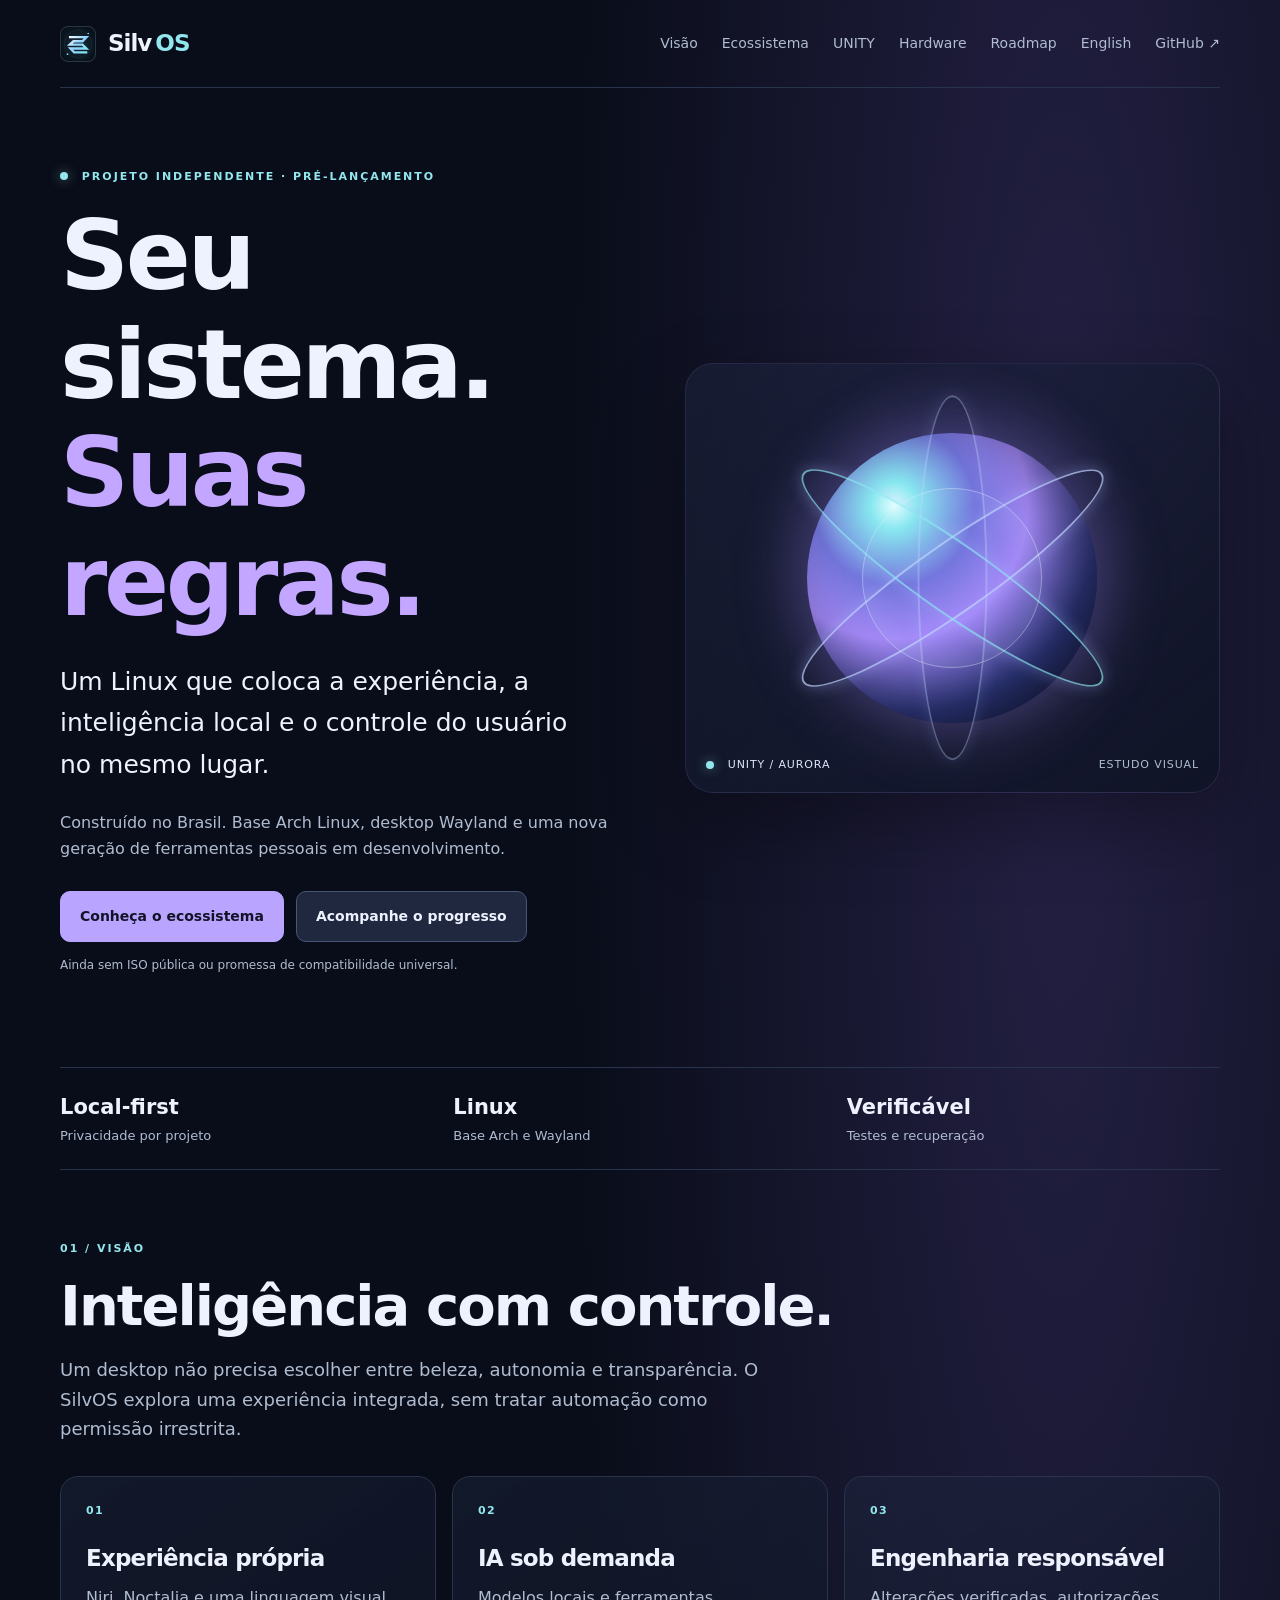
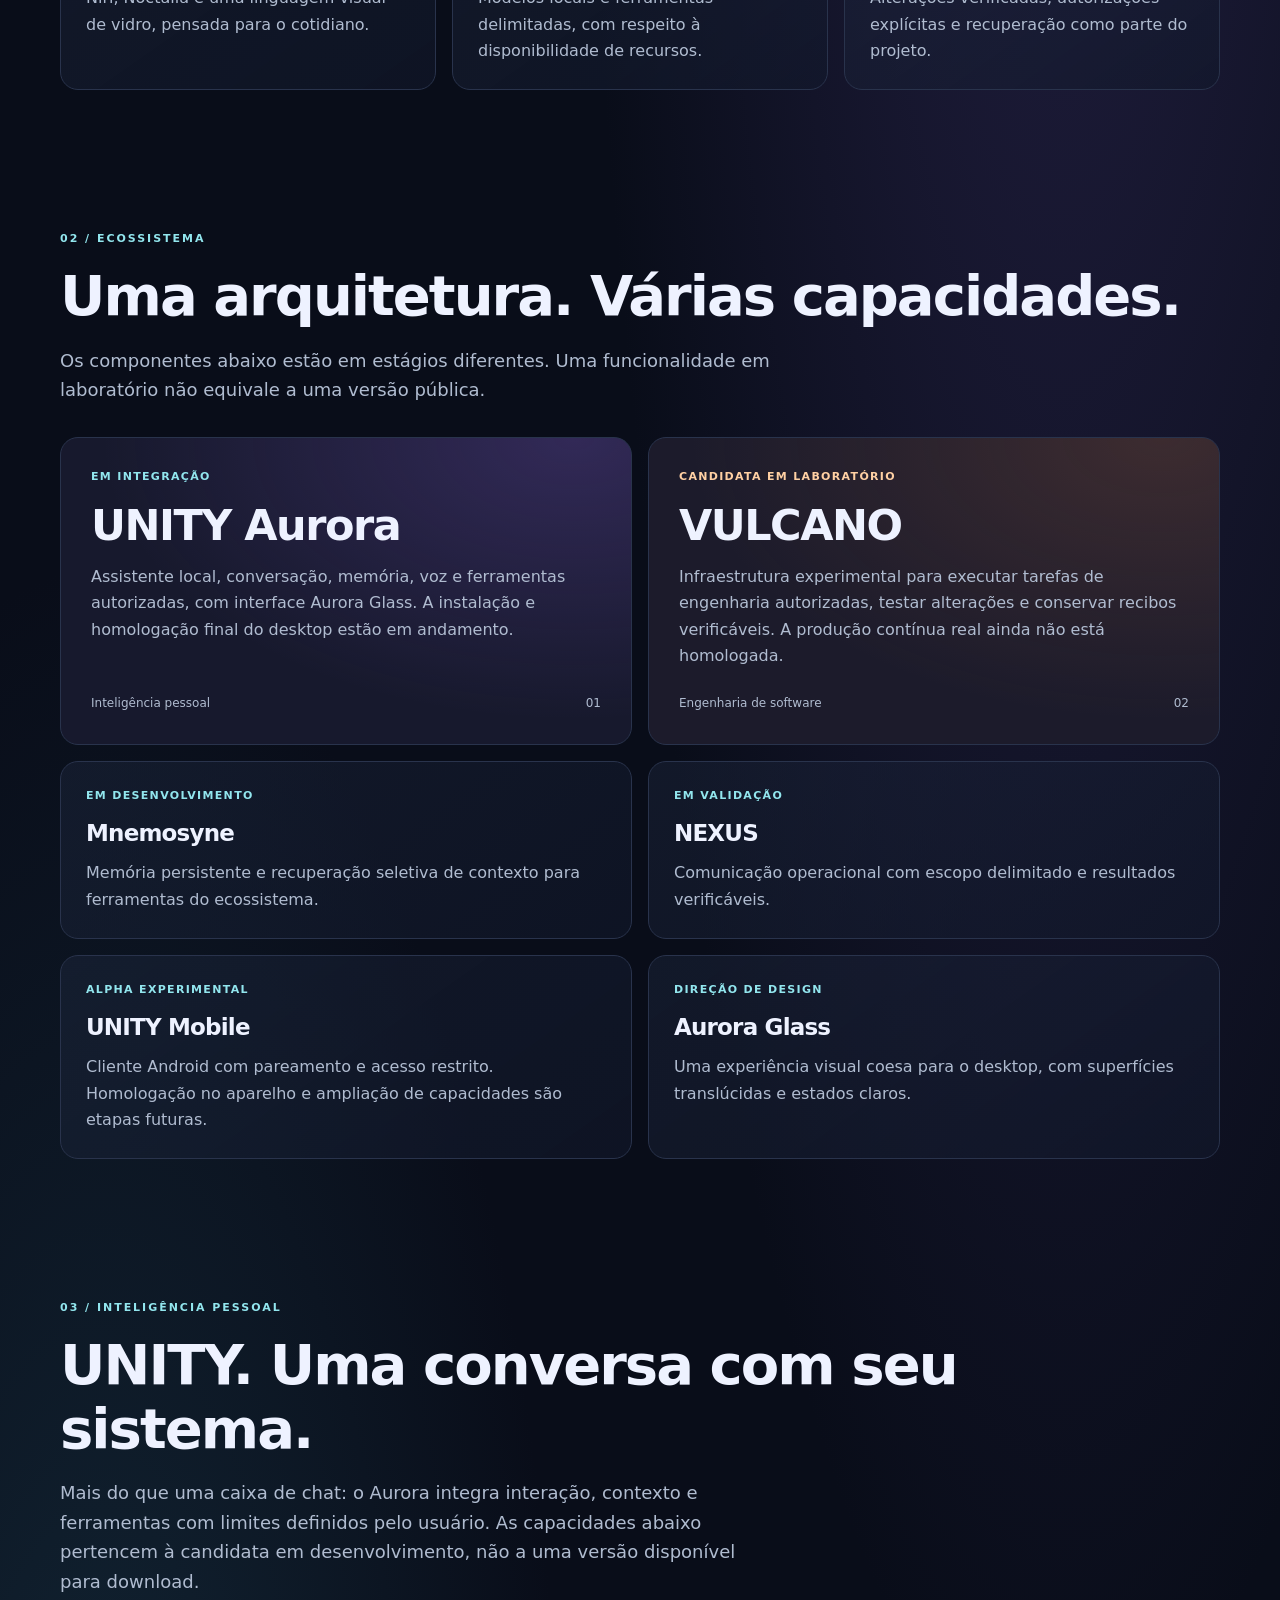
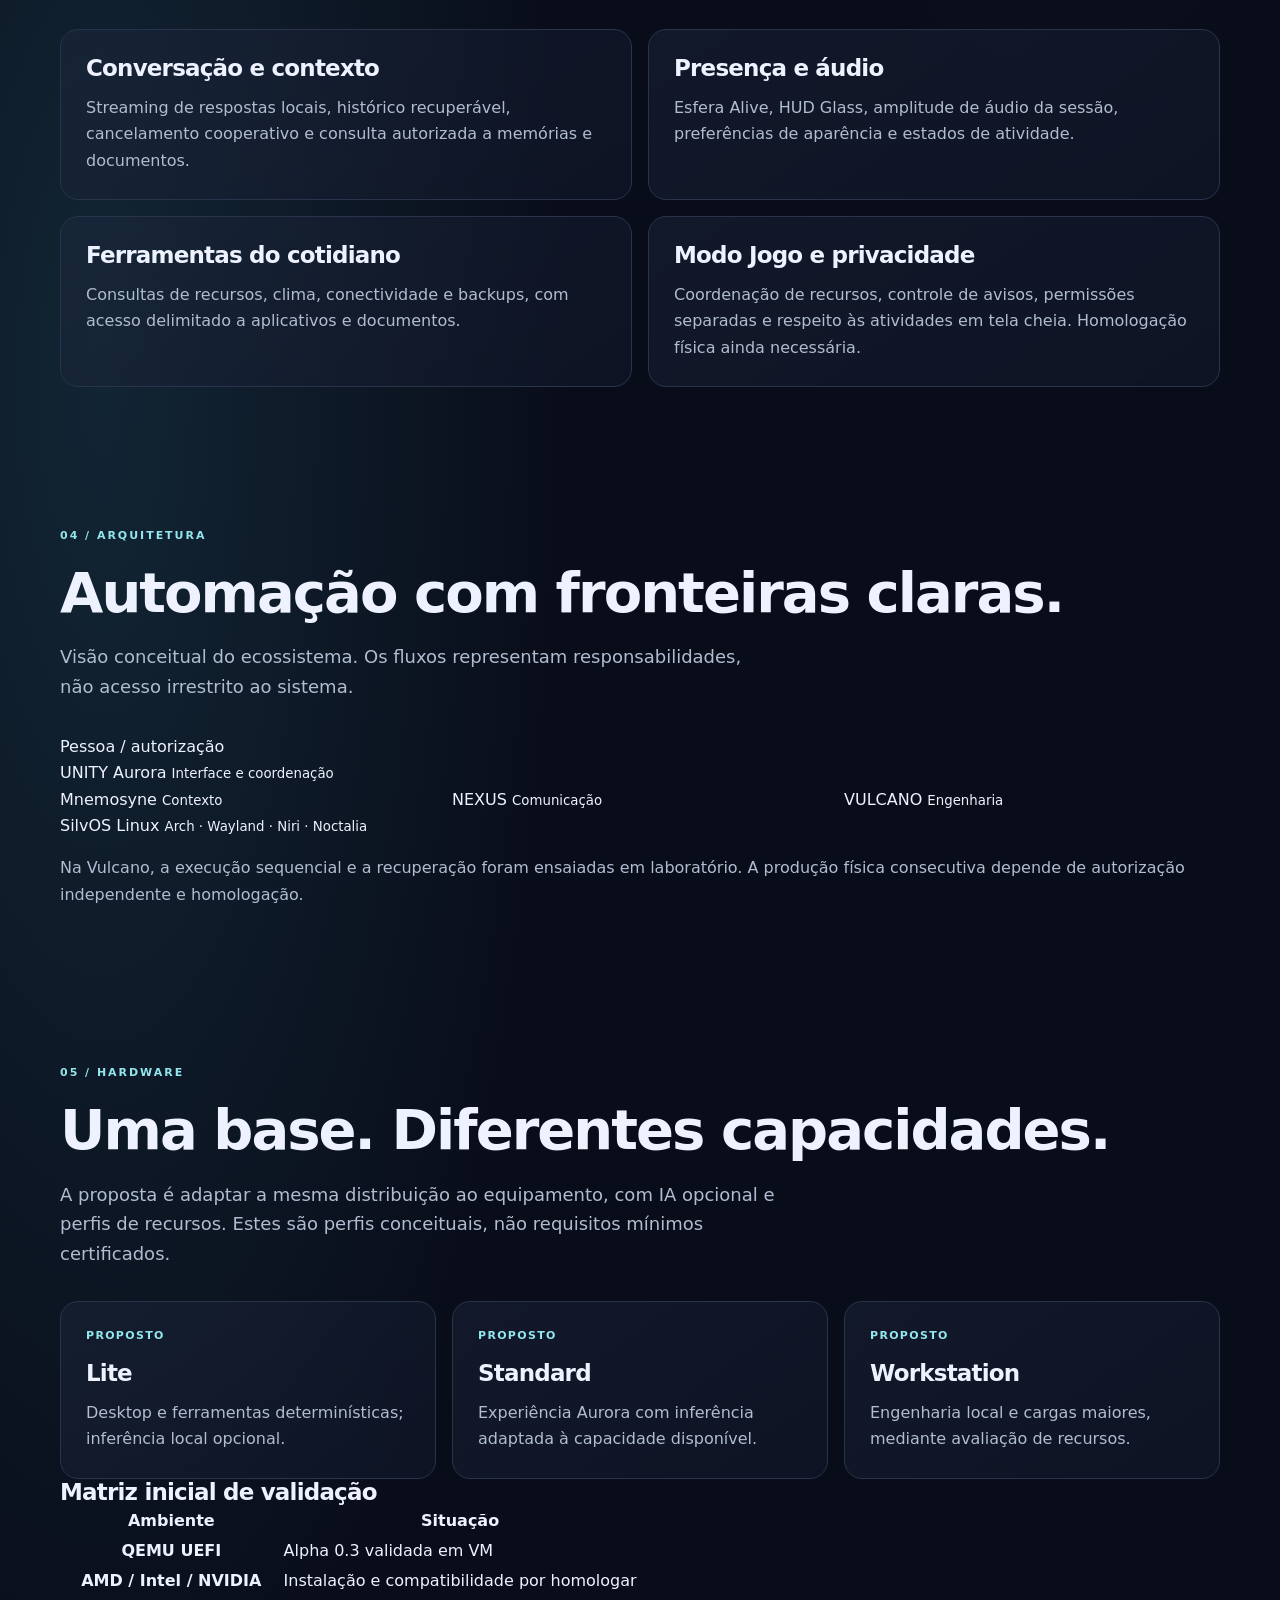
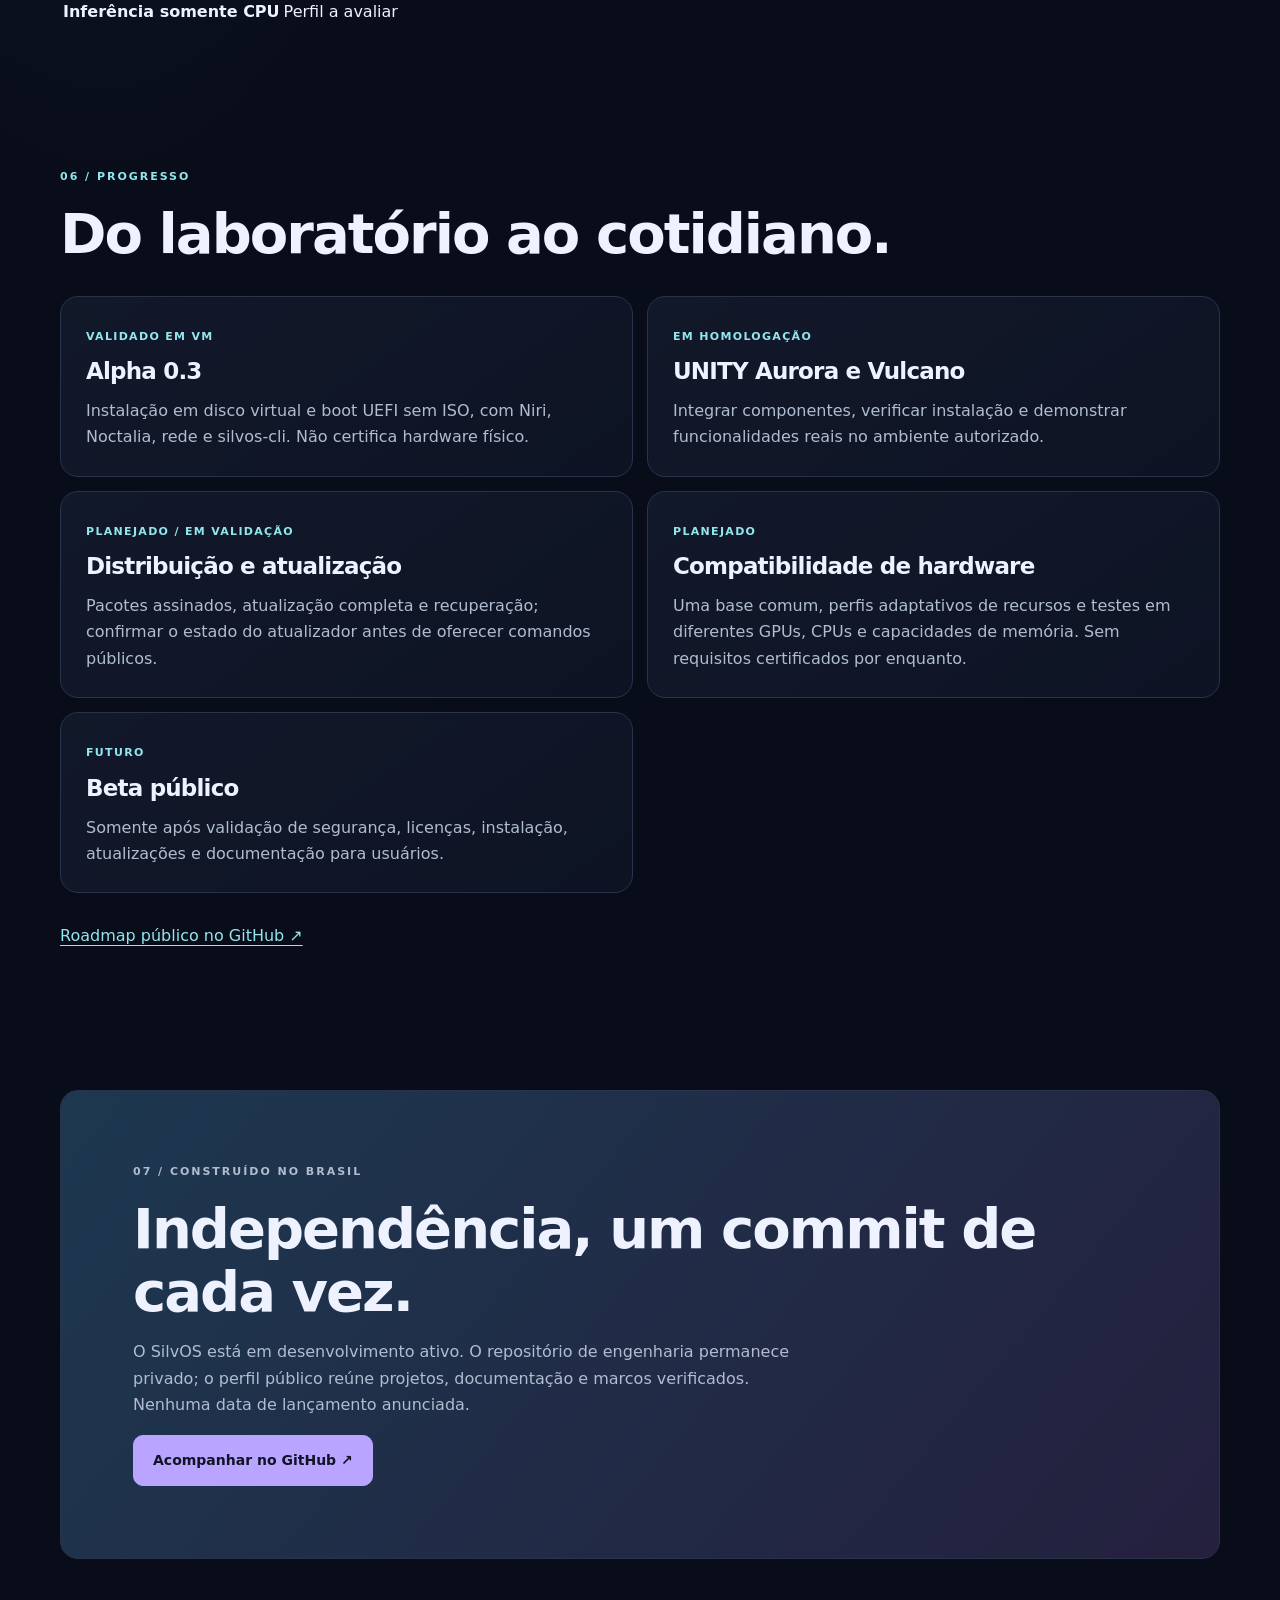
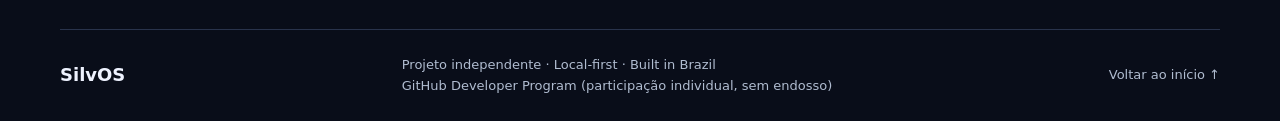
==== commit c7e8cd9c: "design: restore legacy navigation and detail UNITY, architecture and hardware direction" ====
--- a/index.html
+++ b/index.html
@@ -9,7 +9,7 @@
 </head>
 <body>
 <a class="skip" href="#conteudo">Pular para conteúdo</a>
-<header class="shell nav"><a class="brand" href="#inicio"><img src="./favicon.svg" alt="" width="36" height="36">Silv<span>OS</span></a><nav aria-label="Navegação principal"><a href="#visao">Visão</a><a href="#ecossistema">Ecossistema</a><a href="#roadmap">Roadmap</a><a href="https://github.com/silviodarko">GitHub ↗</a></nav></header>
+<header class="shell nav"><a class="brand" href="#inicio"><img src="./favicon.svg" alt="" width="36" height="36">Silv<span>OS</span></a><nav aria-label="Navegação principal"><a href="#visao">Visão</a><a href="#ecossistema">Ecossistema</a><a href="#unity">UNITY</a><a href="#compatibilidade">Hardware</a><a href="#roadmap">Roadmap</a><a href="./en.html" lang="en">English</a><a href="https://github.com/silviodarko">GitHub ↗</a></nav></header>
 <main id="conteudo">
 <section class="shell hero" id="inicio">
 <div><p class="eyebrow"><span class="dot"></span> PROJETO INDEPENDENTE · PRÉ-LANÇAMENTO</p><h1>Seu sistema.<br><span>Suas regras.</span></h1><p class="lead">Um Linux que coloca a experiência, a inteligência local e o controle do usuário no mesmo lugar.</p><p class="muted">Construído no Brasil. Base Arch Linux, desktop Wayland e uma nova geração de ferramentas pessoais em desenvolvimento.</p><div class="actions"><a class="primary" href="#ecossistema">Conheça o ecossistema</a><a class="secondary" href="#roadmap">Acompanhe o progresso</a></div><p class="small">Ainda sem ISO pública ou promessa de compatibilidade universal.</p></div>
@@ -19,21 +19,24 @@
 <section class="shell section" id="visao"><p class="eyebrow">01 / VISÃO</p><h2>Inteligência com controle.</h2><p class="intro">Um desktop não precisa escolher entre beleza, autonomia e transparência. O SilvOS explora uma experiência integrada, sem tratar automação como permissão irrestrita.</p><div class="grid three"><article><span class="number">01</span><h3>Experiência própria</h3><p>Niri, Noctalia e uma linguagem visual de vidro, pensada para o cotidiano.</p></article><article><span class="number">02</span><h3>IA sob demanda</h3><p>Modelos locais e ferramentas delimitadas, com respeito à disponibilidade de recursos.</p></article><article><span class="number">03</span><h3>Engenharia responsável</h3><p>Alterações verificadas, autorizações explícitas e recuperação como parte do projeto.</p></article></div></section>
 <section class="shell section" id="ecossistema"><p class="eyebrow">02 / ECOSSISTEMA</p><h2>Uma arquitetura. Várias capacidades.</h2><p class="intro">Os componentes abaixo estão em estágios diferentes. Uma funcionalidade em laboratório não equivale a uma versão pública.</p>
 <div class="grid two">
-<article class="feature aurora" id="unity"><p class="tag">EM INTEGRAÇÃO</p><h3>UNITY Aurora</h3><p>Assistente local, conversação, memória, voz e ferramentas autorizadas, com interface Aurora Glass. A instalação e homologação final do desktop estão em andamento.</p><div class="feature-bottom">Inteligência pessoal <span>01</span></div></article>
+<article class="feature aurora" id="unity-card"><p class="tag">EM INTEGRAÇÃO</p><h3>UNITY Aurora</h3><p>Assistente local, conversação, memória, voz e ferramentas autorizadas, com interface Aurora Glass. A instalação e homologação final do desktop estão em andamento.</p><div class="feature-bottom">Inteligência pessoal <span>01</span></div></article>
 <article class="feature vulcano"><p class="tag">CANDIDATA EM LABORATÓRIO</p><h3>VULCANO</h3><p>Infraestrutura experimental para executar tarefas de engenharia autorizadas, testar alterações e conservar recibos verificáveis. A produção contínua real ainda não está homologada.</p><div class="feature-bottom">Engenharia de software <span>02</span></div></article>
 <article><p class="tag">EM DESENVOLVIMENTO</p><h3>Mnemosyne</h3><p>Memória persistente e recuperação seletiva de contexto para ferramentas do ecossistema.</p></article>
 <article><p class="tag">EM VALIDAÇÃO</p><h3>NEXUS</h3><p>Comunicação operacional com escopo delimitado e resultados verificáveis.</p></article>
 <article><p class="tag">ALPHA EXPERIMENTAL</p><h3>UNITY Mobile</h3><p>Cliente Android com pareamento e acesso restrito. Homologação no aparelho e ampliação de capacidades são etapas futuras.</p></article>
 <article id="experiencia"><p class="tag">DIREÇÃO DE DESIGN</p><h3>Aurora Glass</h3><p>Uma experiência visual coesa para o desktop, com superfícies translúcidas e estados claros.</p></article>
 </div></section>
-<section class="shell section" id="roadmap"><p class="eyebrow">03 / PROGRESSO</p><h2>Do laboratório ao cotidiano.</h2><div class="timeline">
+<section class="shell section" id="unity"><span id="jarvis" aria-hidden="true"></span><p class="eyebrow">03 / INTELIGÊNCIA PESSOAL</p><h2>UNITY. Uma conversa com seu sistema.</h2><p class="intro">Mais do que uma caixa de chat: o Aurora integra interação, contexto e ferramentas com limites definidos pelo usuário. As capacidades abaixo pertencem à candidata em desenvolvimento, não a uma versão disponível para download.</p><div class="grid two"><article><h3>Conversação e contexto</h3><p>Streaming de respostas locais, histórico recuperável, cancelamento cooperativo e consulta autorizada a memórias e documentos.</p></article><article><h3>Presença e áudio</h3><p>Esfera Alive, HUD Glass, amplitude de áudio da sessão, preferências de aparência e estados de atividade.</p></article><article><h3>Ferramentas do cotidiano</h3><p>Consultas de recursos, clima, conectividade e backups, com acesso delimitado a aplicativos e documentos.</p></article><article><h3>Modo Jogo e privacidade</h3><p>Coordenação de recursos, controle de avisos, permissões separadas e respeito às atividades em tela cheia. Homologação física ainda necessária.</p></article></div></section>
+<section class="shell section" id="arquitetura"><p class="eyebrow">04 / ARQUITETURA</p><h2>Automação com fronteiras claras.</h2><p class="intro">Visão conceitual do ecossistema. Os fluxos representam responsabilidades, não acesso irrestrito ao sistema.</p><div class="architecture"><div class="node user">Pessoa / autorização</div><div class="connector" aria-hidden="true"></div><div class="node brain">UNITY Aurora <small>Interface e coordenação</small></div><div class="connector" aria-hidden="true"></div><div class="grid three"><div class="node">Mnemosyne <small>Contexto</small></div><div class="node">NEXUS <small>Comunicação</small></div><div class="node">VULCANO <small>Engenharia</small></div></div><div class="connector" aria-hidden="true"></div><div class="node">SilvOS Linux <small>Arch · Wayland · Niri · Noctalia</small></div></div><p class="muted">Na Vulcano, a execução sequencial e a recuperação foram ensaiadas em laboratório. A produção física consecutiva depende de autorização independente e homologação.</p></section>
+<section class="shell section" id="compatibilidade"><p class="eyebrow">05 / HARDWARE</p><h2>Uma base. Diferentes capacidades.</h2><p class="intro">A proposta é adaptar a mesma distribuição ao equipamento, com IA opcional e perfis de recursos. Estes são perfis conceituais, não requisitos mínimos certificados.</p><div class="grid three"><article><p class="tag">PROPOSTO</p><h3>Lite</h3><p>Desktop e ferramentas determinísticas; inferência local opcional.</p></article><article><p class="tag">PROPOSTO</p><h3>Standard</h3><p>Experiência Aurora com inferência adaptada à capacidade disponível.</p></article><article><p class="tag">PROPOSTO</p><h3>Workstation</h3><p>Engenharia local e cargas maiores, mediante avaliação de recursos.</p></article></div><div class="matrix"><h3>Matriz inicial de validação</h3><table><thead><tr><th scope="col">Ambiente</th><th scope="col">Situação</th></tr></thead><tbody><tr><th scope="row">QEMU UEFI</th><td>Alpha 0.3 validada em VM</td></tr><tr><th scope="row">AMD / Intel / NVIDIA</th><td>Instalação e compatibilidade por homologar</td></tr><tr><th scope="row">Inferência somente CPU</th><td>Perfil a avaliar</td></tr></tbody></table></div></section>
+<section class="shell section" id="roadmap"><p class="eyebrow">06 / PROGRESSO</p><h2>Do laboratório ao cotidiano.</h2><div class="timeline">
 <article><span class="phase">VALIDADO EM VM</span><h3>Alpha 0.3</h3><p>Instalação em disco virtual e boot UEFI sem ISO, com Niri, Noctalia, rede e silvos-cli. Não certifica hardware físico.</p></article>
 <article><span class="phase">EM HOMOLOGAÇÃO</span><h3>UNITY Aurora e Vulcano</h3><p>Integrar componentes, verificar instalação e demonstrar funcionalidades reais no ambiente autorizado.</p></article>
 <article id="atualizacoes"><span class="phase">PLANEJADO / EM VALIDAÇÃO</span><h3>Distribuição e atualização</h3><p>Pacotes assinados, atualização completa e recuperação; confirmar o estado do atualizador antes de oferecer comandos públicos.</p></article>
 <article><span class="phase">PLANEJADO</span><h3>Compatibilidade de hardware</h3><p>Uma base comum, perfis adaptativos de recursos e testes em diferentes GPUs, CPUs e capacidades de memória. Sem requisitos certificados por enquanto.</p></article>
 <article><span class="phase">FUTURO</span><h3>Beta público</h3><p>Somente após validação de segurança, licenças, instalação, atualizações e documentação para usuários.</p></article>
 </div><a class="textlink" href="https://github.com/silviodarko/silviodarko/blob/main/SILVOS_ROADMAP.md">Roadmap público no GitHub ↗</a></section>
-<section class="shell section" id="lancamento"><div class="closing"><p class="eyebrow">04 / CONSTRUÍDO NO BRASIL</p><h2>Independência, um commit de cada vez.</h2><p>O SilvOS está em desenvolvimento ativo. O repositório de engenharia permanece privado; o perfil público reúne projetos, documentação e marcos verificados. Nenhuma data de lançamento anunciada.</p><a class="primary" href="https://github.com/silviodarko">Acompanhar no GitHub ↗</a></div></section>
+<section class="shell section" id="lancamento"><div class="closing"><p class="eyebrow">07 / CONSTRUÍDO NO BRASIL</p><h2>Independência, um commit de cada vez.</h2><p>O SilvOS está em desenvolvimento ativo. O repositório de engenharia permanece privado; o perfil público reúne projetos, documentação e marcos verificados. Nenhuma data de lançamento anunciada.</p><a class="primary" href="https://github.com/silviodarko">Acompanhar no GitHub ↗</a></div></section>
 </main>
-<footer class="shell footer"><strong>SilvOS</strong><span>Projeto independente · Local-first · Built in Brazil</span><a href="#inicio">Voltar ao início ↑</a></footer>
+<footer class="shell footer"><strong>SilvOS</strong><span>Projeto independente · Local-first · Built in Brazil<br><a href="https://github.com/developer">GitHub Developer Program</a> (participação individual, sem endosso)</span><a href="#inicio">Voltar ao início ↑</a></footer>
 </body></html>
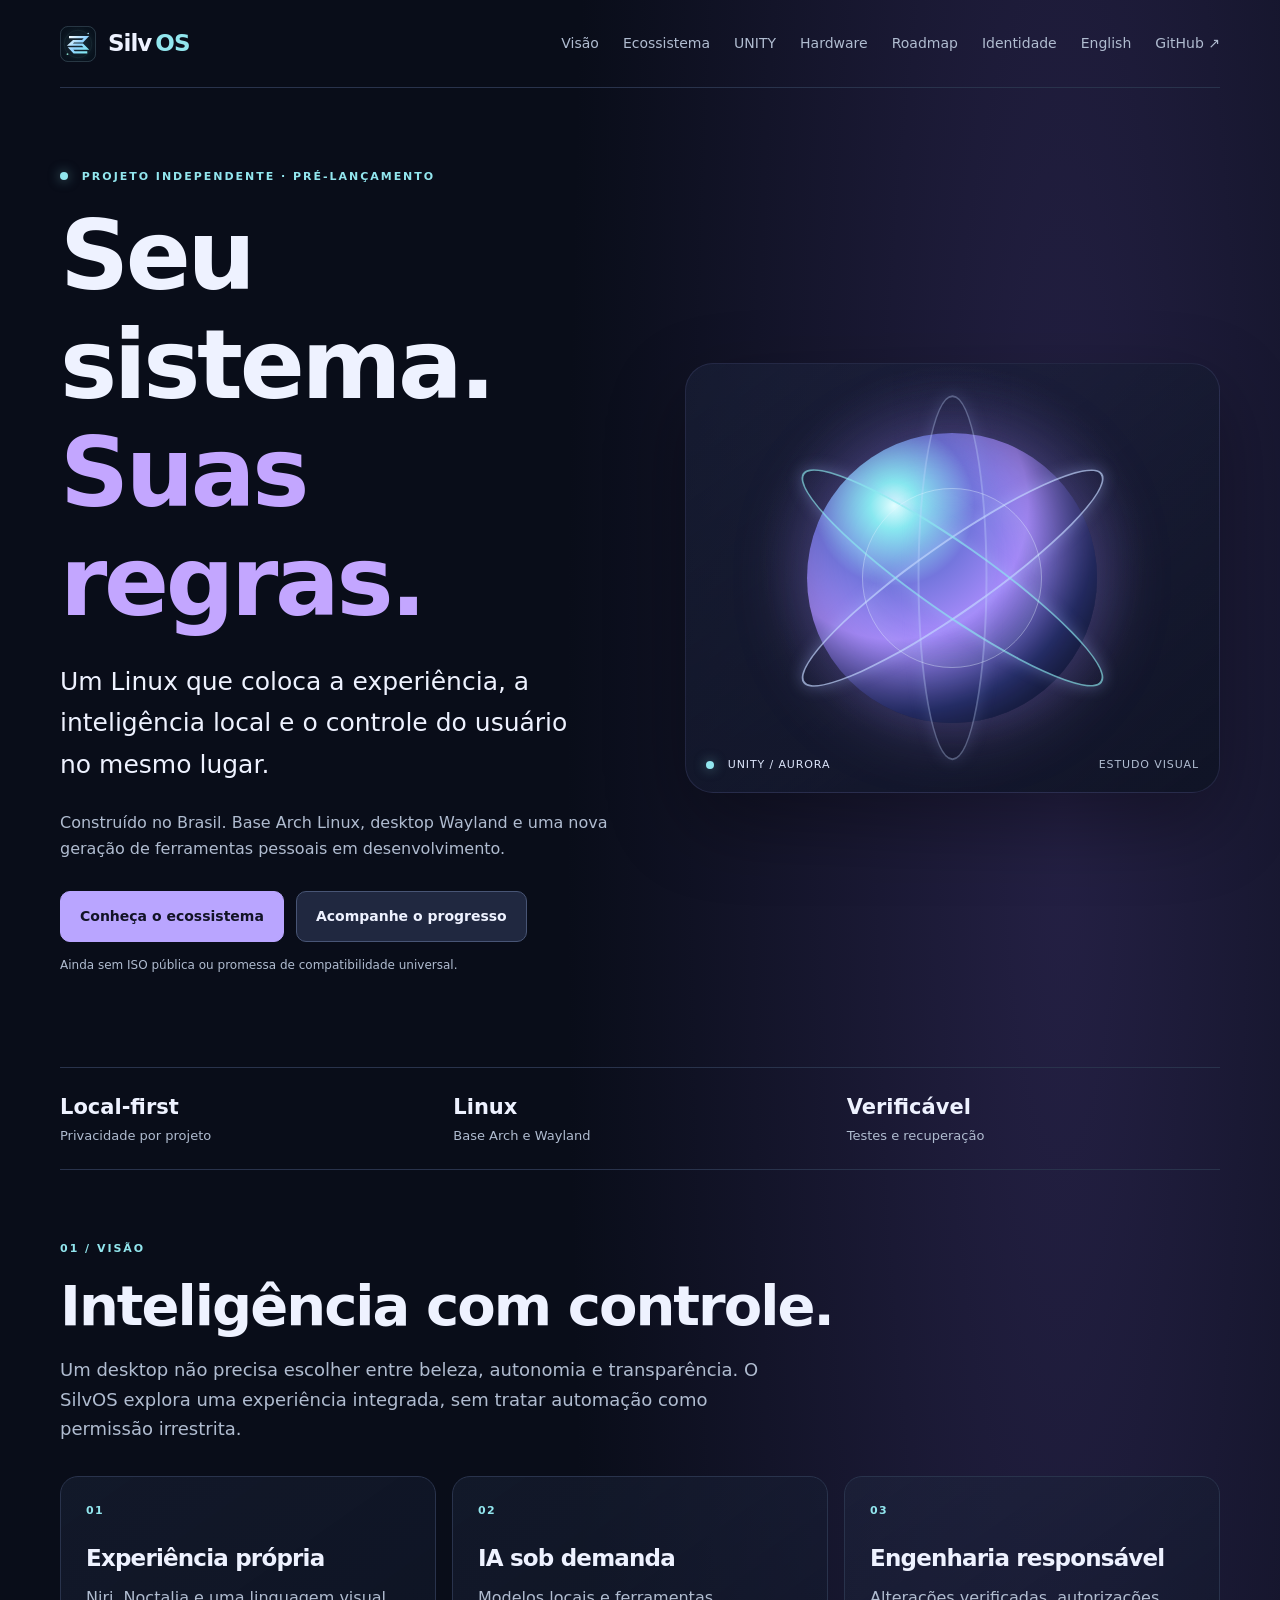
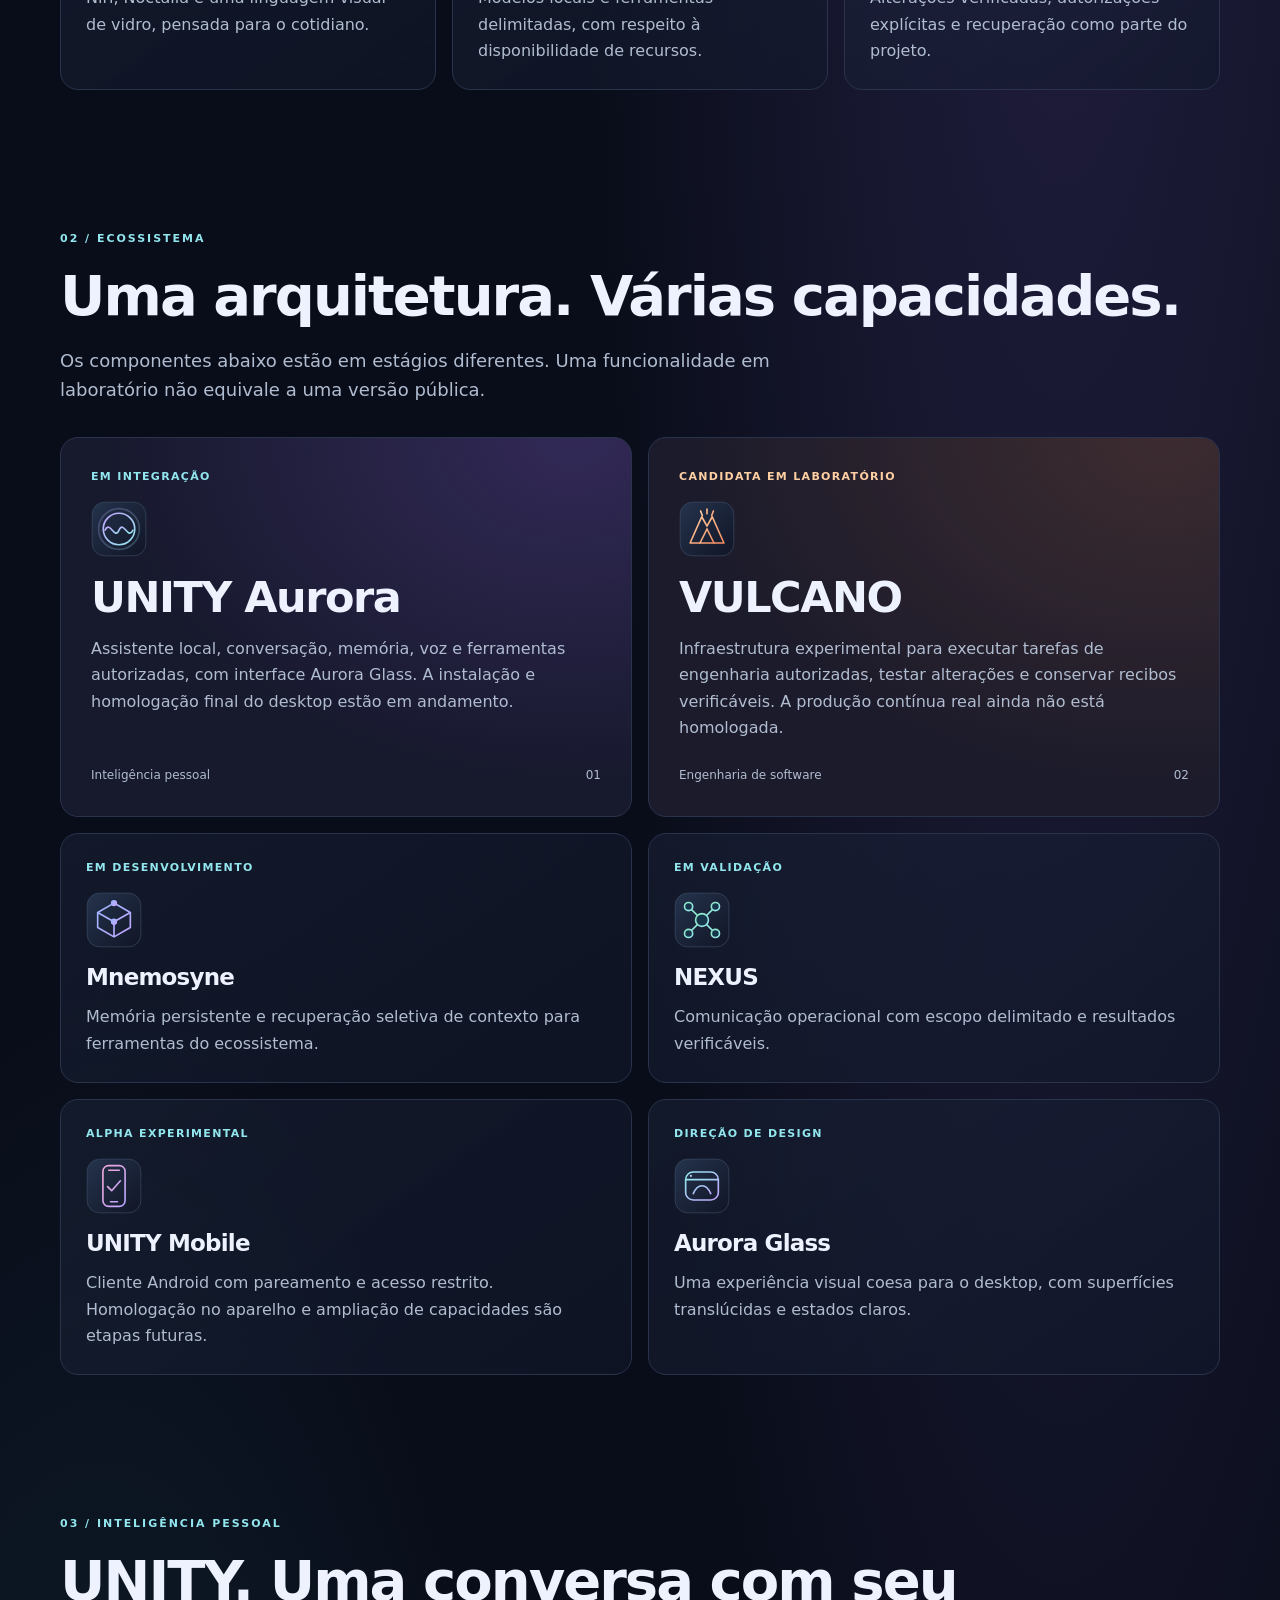
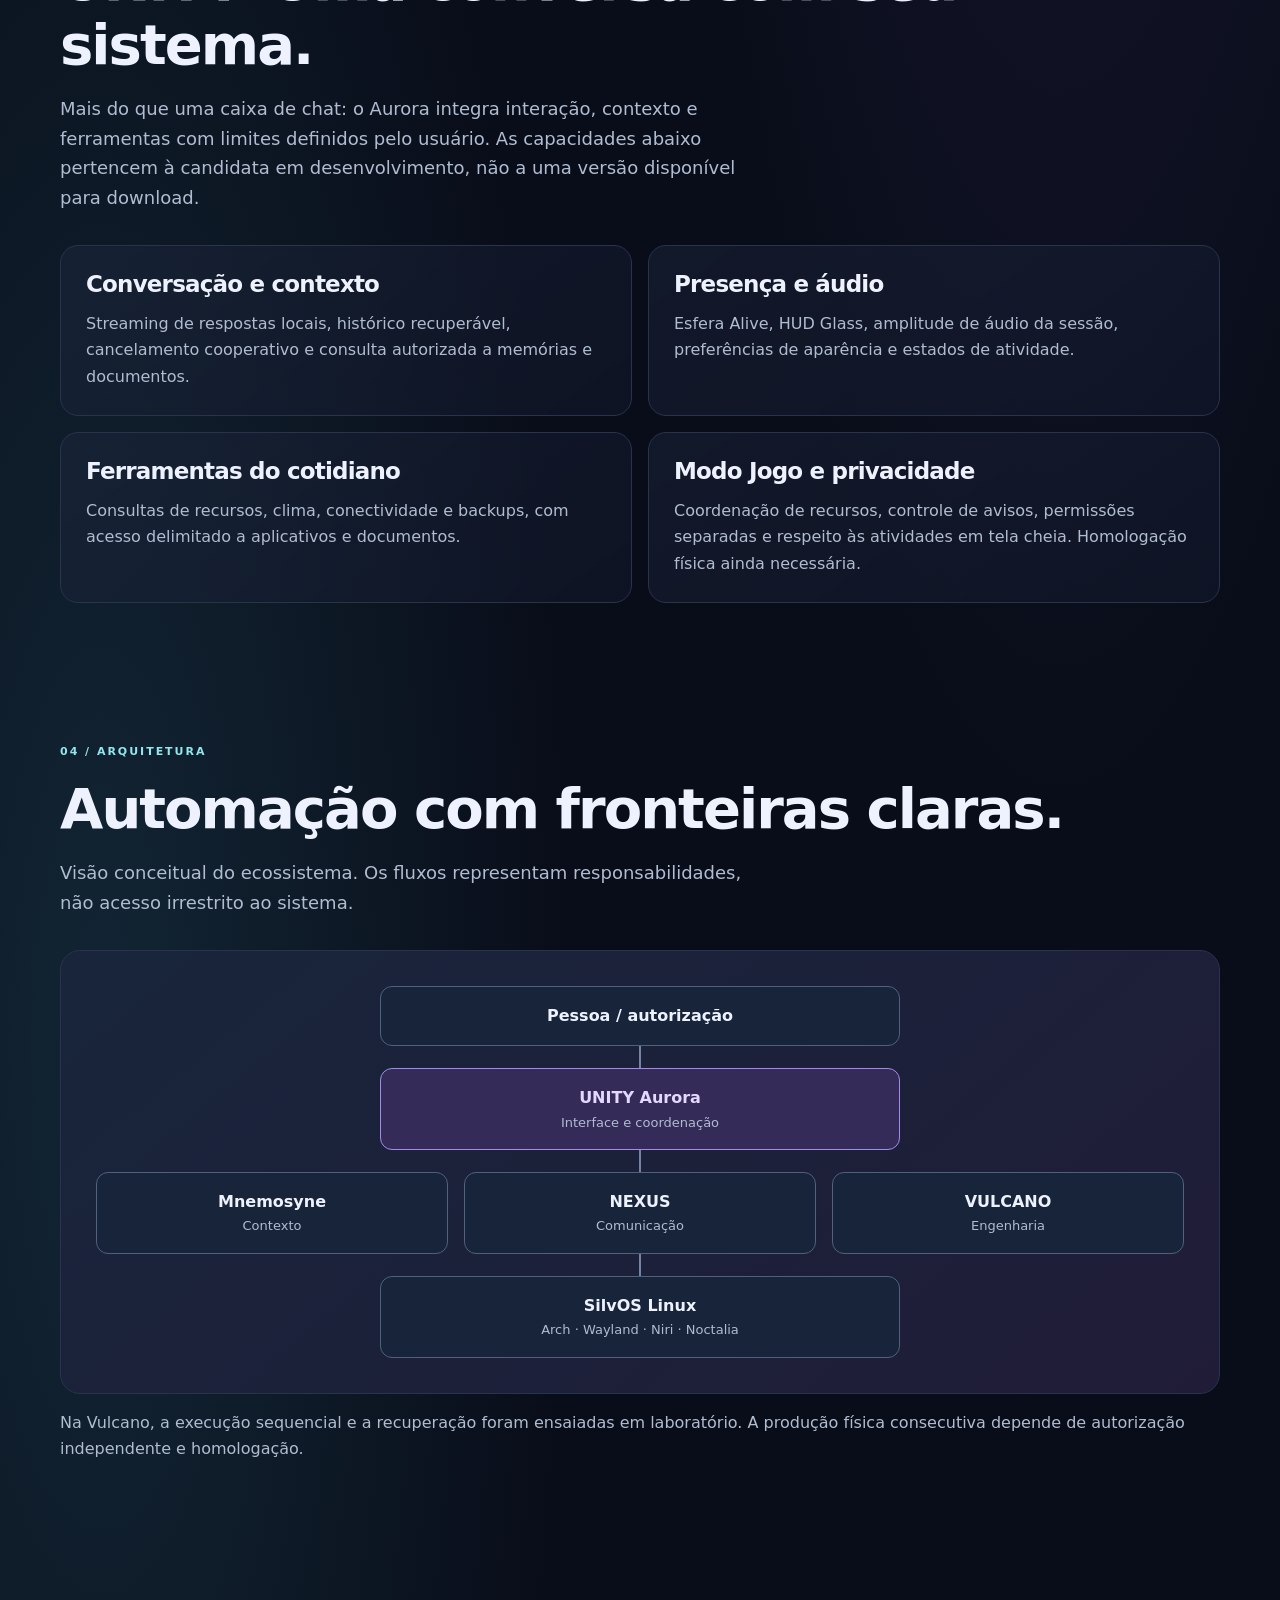
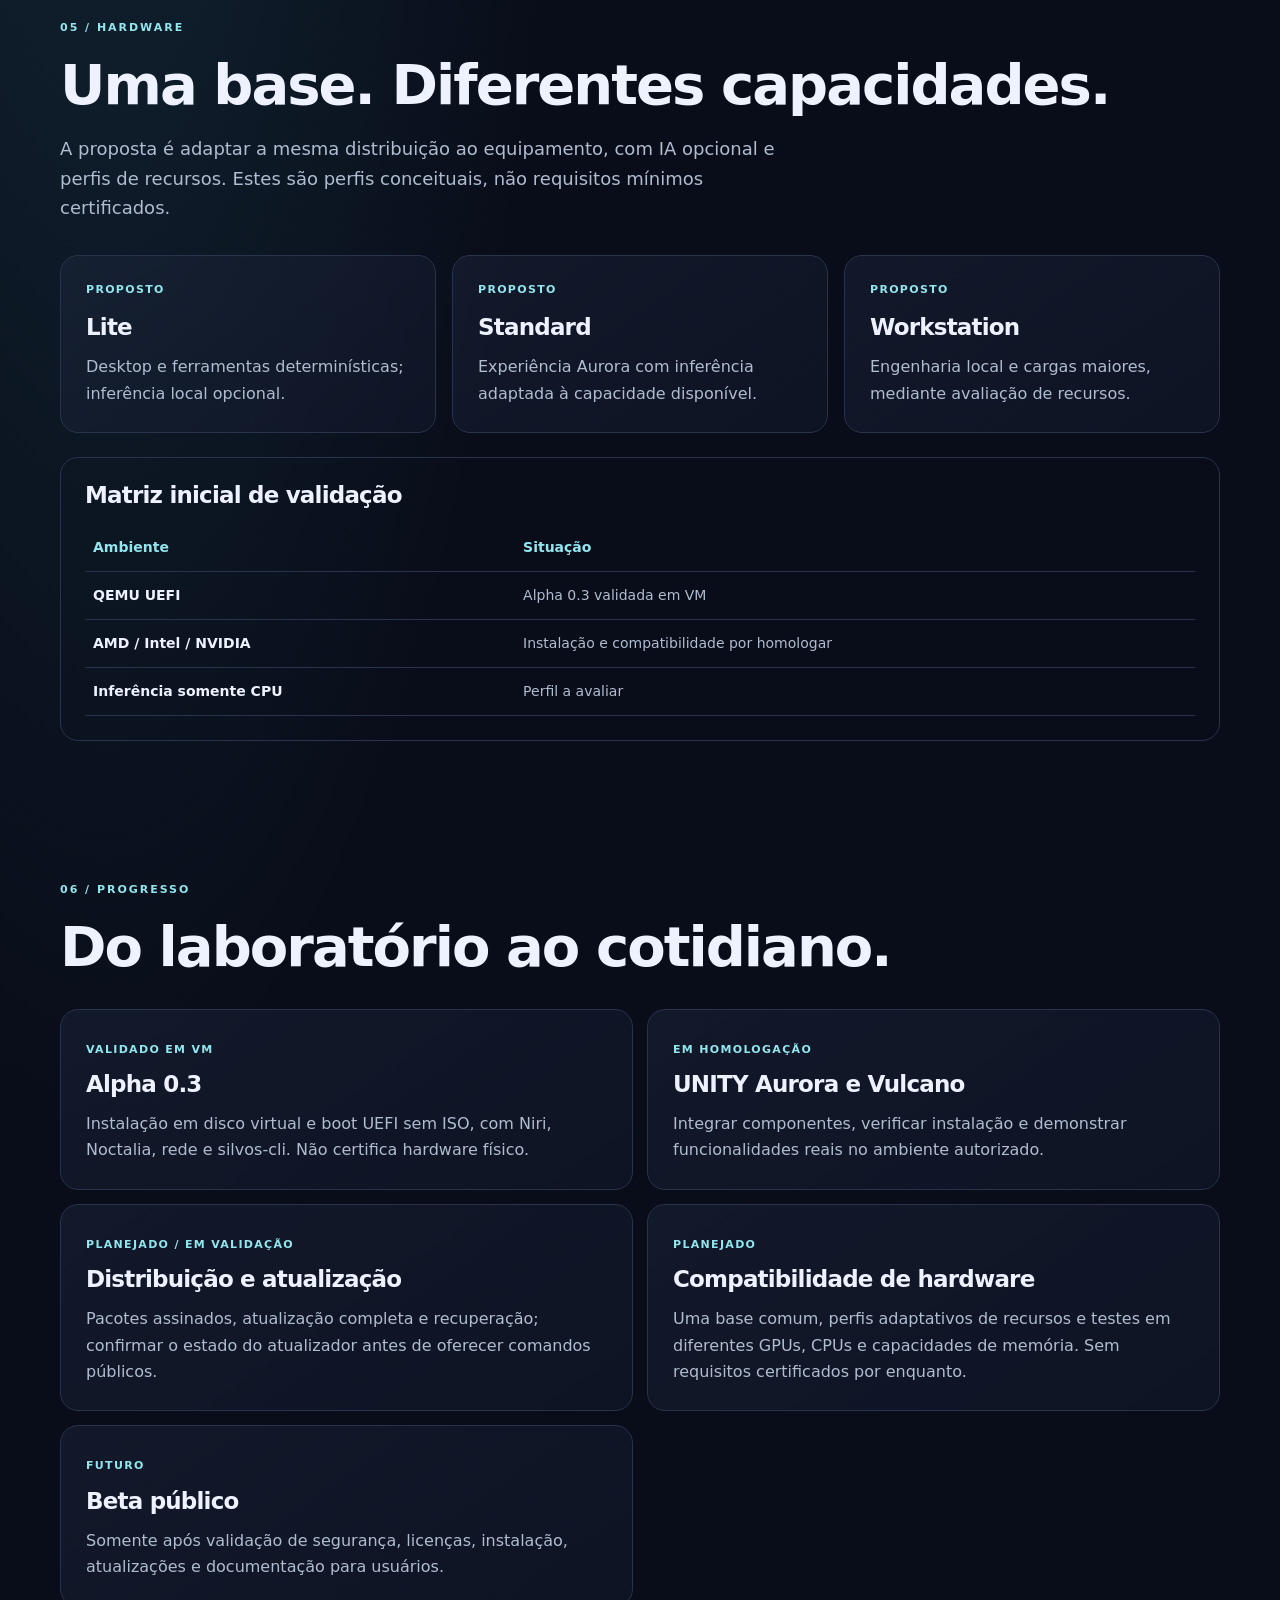
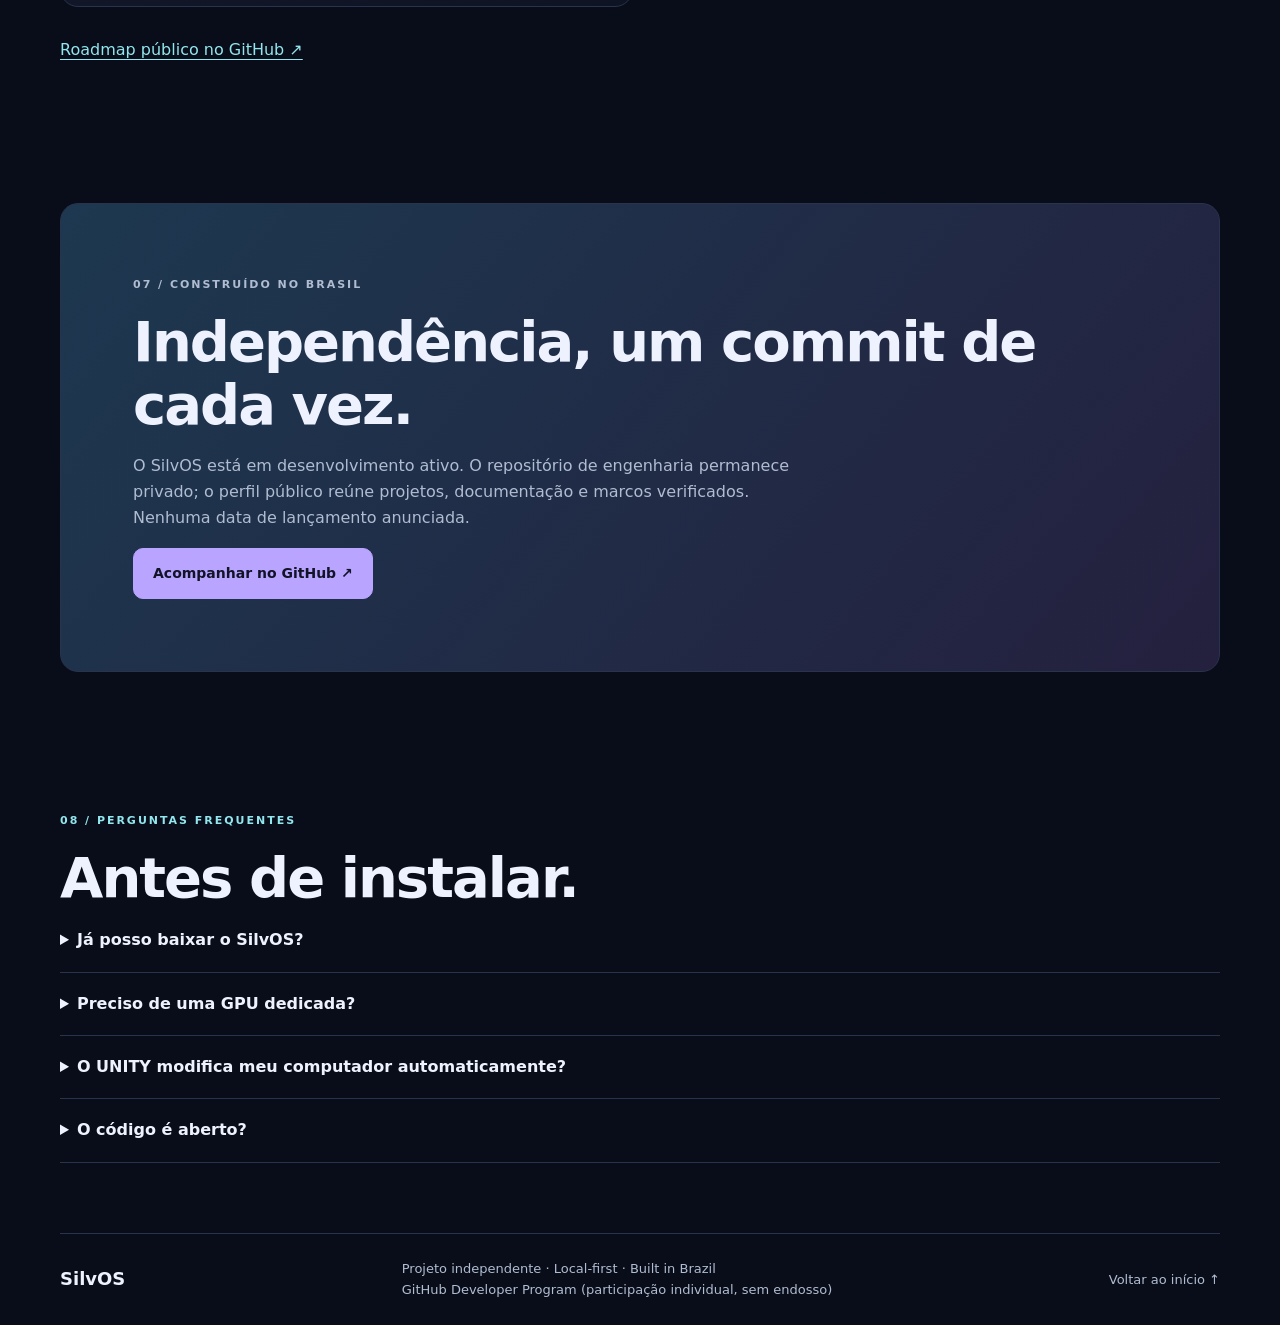
==== commit 45c08581: "design: integrate component marks, language metadata and FAQ" ====
--- a/index.html
+++ b/index.html
@@ -4,12 +4,12 @@
 <meta charset="utf-8"><meta name="viewport" content="width=device-width,initial-scale=1">
 <meta name="color-scheme" content="dark"><meta name="theme-color" content="#090d19">
 <meta name="description" content="SilvOS: Linux independente, experiência Aurora Glass, inteligência local e engenharia responsável. Em desenvolvimento.">
-<meta property="og:title" content="SilvOS | Your system. Your rules."><meta property="og:description" content="Conheça a próxima geração do SilvOS. Pré-lançamento, sem ISO pública."><meta property="og:type" content="website"><meta property="og:url" content="https://silviodarko.github.io/"><meta property="og:image" content="https://silviodarko.github.io/renascimento-social.svg"><meta name="twitter:card" content="summary_large_image"><link rel="canonical" href="https://silviodarko.github.io/">
+<meta property="og:title" content="SilvOS | Your system. Your rules."><meta property="og:description" content="Conheça a próxima geração do SilvOS. Pré-lançamento, sem ISO pública."><meta property="og:type" content="website"><meta property="og:url" content="https://silviodarko.github.io/"><meta property="og:image" content="https://silviodarko.github.io/renascimento-social.svg"><meta name="twitter:card" content="summary_large_image"><link rel="canonical" href="https://silviodarko.github.io/"><link rel="alternate" hreflang="en" href="https://silviodarko.github.io/en.html"><link rel="alternate" hreflang="pt-BR" href="https://silviodarko.github.io/">
 <link rel="icon" href="./favicon.svg" type="image/svg+xml"><link rel="stylesheet" href="./renascimento.css"><title>SilvOS | Your system. Your rules.</title>
 </head>
 <body>
 <a class="skip" href="#conteudo">Pular para conteúdo</a>
-<header class="shell nav"><a class="brand" href="#inicio"><img src="./favicon.svg" alt="" width="36" height="36">Silv<span>OS</span></a><nav aria-label="Navegação principal"><a href="#visao">Visão</a><a href="#ecossistema">Ecossistema</a><a href="#unity">UNITY</a><a href="#compatibilidade">Hardware</a><a href="#roadmap">Roadmap</a><a href="./en.html" lang="en">English</a><a href="https://github.com/silviodarko">GitHub ↗</a></nav></header>
+<header class="shell nav"><a class="brand" href="#inicio"><img src="./favicon.svg" alt="" width="36" height="36">Silv<span>OS</span></a><nav aria-label="Navegação principal"><a href="#visao">Visão</a><a href="#ecossistema">Ecossistema</a><a href="#unity">UNITY</a><a href="#compatibilidade">Hardware</a><a href="#roadmap">Roadmap</a><a href="./brand.html">Identidade</a><a href="./en.html" lang="en">English</a><a href="https://github.com/silviodarko">GitHub ↗</a></nav></header>
 <main id="conteudo">
 <section class="shell hero" id="inicio">
 <div><p class="eyebrow"><span class="dot"></span> PROJETO INDEPENDENTE · PRÉ-LANÇAMENTO</p><h1>Seu sistema.<br><span>Suas regras.</span></h1><p class="lead">Um Linux que coloca a experiência, a inteligência local e o controle do usuário no mesmo lugar.</p><p class="muted">Construído no Brasil. Base Arch Linux, desktop Wayland e uma nova geração de ferramentas pessoais em desenvolvimento.</p><div class="actions"><a class="primary" href="#ecossistema">Conheça o ecossistema</a><a class="secondary" href="#roadmap">Acompanhe o progresso</a></div><p class="small">Ainda sem ISO pública ou promessa de compatibilidade universal.</p></div>
@@ -19,12 +19,12 @@
 <section class="shell section" id="visao"><p class="eyebrow">01 / VISÃO</p><h2>Inteligência com controle.</h2><p class="intro">Um desktop não precisa escolher entre beleza, autonomia e transparência. O SilvOS explora uma experiência integrada, sem tratar automação como permissão irrestrita.</p><div class="grid three"><article><span class="number">01</span><h3>Experiência própria</h3><p>Niri, Noctalia e uma linguagem visual de vidro, pensada para o cotidiano.</p></article><article><span class="number">02</span><h3>IA sob demanda</h3><p>Modelos locais e ferramentas delimitadas, com respeito à disponibilidade de recursos.</p></article><article><span class="number">03</span><h3>Engenharia responsável</h3><p>Alterações verificadas, autorizações explícitas e recuperação como parte do projeto.</p></article></div></section>
 <section class="shell section" id="ecossistema"><p class="eyebrow">02 / ECOSSISTEMA</p><h2>Uma arquitetura. Várias capacidades.</h2><p class="intro">Os componentes abaixo estão em estágios diferentes. Uma funcionalidade em laboratório não equivale a uma versão pública.</p>
 <div class="grid two">
-<article class="feature aurora" id="unity-card"><p class="tag">EM INTEGRAÇÃO</p><h3>UNITY Aurora</h3><p>Assistente local, conversação, memória, voz e ferramentas autorizadas, com interface Aurora Glass. A instalação e homologação final do desktop estão em andamento.</p><div class="feature-bottom">Inteligência pessoal <span>01</span></div></article>
-<article class="feature vulcano"><p class="tag">CANDIDATA EM LABORATÓRIO</p><h3>VULCANO</h3><p>Infraestrutura experimental para executar tarefas de engenharia autorizadas, testar alterações e conservar recibos verificáveis. A produção contínua real ainda não está homologada.</p><div class="feature-bottom">Engenharia de software <span>02</span></div></article>
-<article><p class="tag">EM DESENVOLVIMENTO</p><h3>Mnemosyne</h3><p>Memória persistente e recuperação seletiva de contexto para ferramentas do ecossistema.</p></article>
-<article><p class="tag">EM VALIDAÇÃO</p><h3>NEXUS</h3><p>Comunicação operacional com escopo delimitado e resultados verificáveis.</p></article>
-<article><p class="tag">ALPHA EXPERIMENTAL</p><h3>UNITY Mobile</h3><p>Cliente Android com pareamento e acesso restrito. Homologação no aparelho e ampliação de capacidades são etapas futuras.</p></article>
-<article id="experiencia"><p class="tag">DIREÇÃO DE DESIGN</p><h3>Aurora Glass</h3><p>Uma experiência visual coesa para o desktop, com superfícies translúcidas e estados claros.</p></article>
+<article class="feature aurora" id="unity-card"><p class="tag">EM INTEGRAÇÃO</p><img class="component-mark" src="./brand/unity.svg" width="56" height="56" alt=""><h3>UNITY Aurora</h3><p>Assistente local, conversação, memória, voz e ferramentas autorizadas, com interface Aurora Glass. A instalação e homologação final do desktop estão em andamento.</p><div class="feature-bottom">Inteligência pessoal <span>01</span></div></article>
+<article class="feature vulcano"><p class="tag">CANDIDATA EM LABORATÓRIO</p><img class="component-mark" src="./brand/vulcano.svg" width="56" height="56" alt=""><h3>VULCANO</h3><p>Infraestrutura experimental para executar tarefas de engenharia autorizadas, testar alterações e conservar recibos verificáveis. A produção contínua real ainda não está homologada.</p><div class="feature-bottom">Engenharia de software <span>02</span></div></article>
+<article><p class="tag">EM DESENVOLVIMENTO</p><img class="component-mark" src="./brand/mnemosyne.svg" width="56" height="56" alt=""><h3>Mnemosyne</h3><p>Memória persistente e recuperação seletiva de contexto para ferramentas do ecossistema.</p></article>
+<article><p class="tag">EM VALIDAÇÃO</p><img class="component-mark" src="./brand/nexus.svg" width="56" height="56" alt=""><h3>NEXUS</h3><p>Comunicação operacional com escopo delimitado e resultados verificáveis.</p></article>
+<article><p class="tag">ALPHA EXPERIMENTAL</p><img class="component-mark" src="./brand/mobile.svg" width="56" height="56" alt=""><h3>UNITY Mobile</h3><p>Cliente Android com pareamento e acesso restrito. Homologação no aparelho e ampliação de capacidades são etapas futuras.</p></article>
+<article id="experiencia"><p class="tag">DIREÇÃO DE DESIGN</p><img class="component-mark" src="./brand/aurora.svg" width="56" height="56" alt=""><h3>Aurora Glass</h3><p>Uma experiência visual coesa para o desktop, com superfícies translúcidas e estados claros.</p></article>
 </div></section>
 <section class="shell section" id="unity"><span id="jarvis" aria-hidden="true"></span><p class="eyebrow">03 / INTELIGÊNCIA PESSOAL</p><h2>UNITY. Uma conversa com seu sistema.</h2><p class="intro">Mais do que uma caixa de chat: o Aurora integra interação, contexto e ferramentas com limites definidos pelo usuário. As capacidades abaixo pertencem à candidata em desenvolvimento, não a uma versão disponível para download.</p><div class="grid two"><article><h3>Conversação e contexto</h3><p>Streaming de respostas locais, histórico recuperável, cancelamento cooperativo e consulta autorizada a memórias e documentos.</p></article><article><h3>Presença e áudio</h3><p>Esfera Alive, HUD Glass, amplitude de áudio da sessão, preferências de aparência e estados de atividade.</p></article><article><h3>Ferramentas do cotidiano</h3><p>Consultas de recursos, clima, conectividade e backups, com acesso delimitado a aplicativos e documentos.</p></article><article><h3>Modo Jogo e privacidade</h3><p>Coordenação de recursos, controle de avisos, permissões separadas e respeito às atividades em tela cheia. Homologação física ainda necessária.</p></article></div></section>
 <section class="shell section" id="arquitetura"><p class="eyebrow">04 / ARQUITETURA</p><h2>Automação com fronteiras claras.</h2><p class="intro">Visão conceitual do ecossistema. Os fluxos representam responsabilidades, não acesso irrestrito ao sistema.</p><div class="architecture"><div class="node user">Pessoa / autorização</div><div class="connector" aria-hidden="true"></div><div class="node brain">UNITY Aurora <small>Interface e coordenação</small></div><div class="connector" aria-hidden="true"></div><div class="grid three"><div class="node">Mnemosyne <small>Contexto</small></div><div class="node">NEXUS <small>Comunicação</small></div><div class="node">VULCANO <small>Engenharia</small></div></div><div class="connector" aria-hidden="true"></div><div class="node">SilvOS Linux <small>Arch · Wayland · Niri · Noctalia</small></div></div><p class="muted">Na Vulcano, a execução sequencial e a recuperação foram ensaiadas em laboratório. A produção física consecutiva depende de autorização independente e homologação.</p></section>
@@ -37,6 +37,6 @@
 <article><span class="phase">FUTURO</span><h3>Beta público</h3><p>Somente após validação de segurança, licenças, instalação, atualizações e documentação para usuários.</p></article>
 </div><a class="textlink" href="https://github.com/silviodarko/silviodarko/blob/main/SILVOS_ROADMAP.md">Roadmap público no GitHub ↗</a></section>
 <section class="shell section" id="lancamento"><div class="closing"><p class="eyebrow">07 / CONSTRUÍDO NO BRASIL</p><h2>Independência, um commit de cada vez.</h2><p>O SilvOS está em desenvolvimento ativo. O repositório de engenharia permanece privado; o perfil público reúne projetos, documentação e marcos verificados. Nenhuma data de lançamento anunciada.</p><a class="primary" href="https://github.com/silviodarko">Acompanhar no GitHub ↗</a></div></section>
-</main>
+<section class="shell section faq" id="faq"><p class="eyebrow">08 / PERGUNTAS FREQUENTES</p><h2>Antes de instalar.</h2><details><summary>Já posso baixar o SilvOS?</summary><p>Não. A Alpha 0.3 é uma validação privada em VM. Não há ISO pública, data de lançamento ou instalador certificado para hardware físico.</p></details><details><summary>Preciso de uma GPU dedicada?</summary><p>Não há requisitos certificados. A proposta é separar o desktop da inferência opcional e testar diferentes capacidades, inclusive CPU-only.</p></details><details><summary>O UNITY modifica meu computador automaticamente?</summary><p>O desenho prevê ferramentas de escopo restrito e autorização explícita para alterações. A candidata ainda passa por homologação.</p></details><details><summary>O código é aberto?</summary><p>O repositório de engenharia permanece privado nesta etapa. O site e o portfólio são públicos; licenciamento e disponibilidade da distribuição serão definidos após revisão.</p></details></section></main>
 <footer class="shell footer"><strong>SilvOS</strong><span>Projeto independente · Local-first · Built in Brazil<br><a href="https://github.com/developer">GitHub Developer Program</a> (participação individual, sem endosso)</span><a href="#inicio">Voltar ao início ↑</a></footer>
 </body></html>
--- a/renascimento.css
+++ b/renascimento.css
@@ -1 +1,4 @@
-:root{color-scheme:dark;--bg:#090d19;--ink:#eef2ff;--muted:#b0bcd0;--line:#29334c;--cyan:#92e6ee;--violet:#c3a6ff;--max:1160px}*{box-sizing:border-box}html{scroll-behavior:smooth;scroll-padding-top:24px}body{margin:0;background:radial-gradient(ellipse at 83% 10%,#242044 0,transparent 33%),radial-gradient(ellipse at 8% 55%,#122534 0,transparent 28%),var(--bg);color:var(--ink);font:16px/1.65 system-ui,-apple-system,BlinkMacSystemFont,"Segoe UI",sans-serif}a{color:inherit;text-decoration:none}a:focus-visible{outline:3px solid var(--cyan);outline-offset:5px}a:hover{color:var(--cyan)}.shell{width:min(var(--max),calc(100% - 48px));margin-inline:auto}.skip{position:absolute;left:12px;top:-100px;background:var(--ink);color:var(--bg);padding:12px;z-index:10}.skip:focus{top:12px}.nav{display:flex;align-items:center;justify-content:space-between;gap:16px;min-height:88px;border-bottom:1px solid var(--line)}.brand{display:flex;align-items:center;gap:4px;font-size:23px;font-weight:750;letter-spacing:-1px}.brand img{margin-right:8px}.brand span{color:var(--cyan)}nav{display:flex;gap:24px;flex-wrap:wrap;font-size:14px;color:var(--muted)}.hero{min-height:620px;display:grid;grid-template-columns:1.1fr 1fr;align-items:center;gap:36px;padding-block:80px}.eyebrow{font-size:11px;font-weight:700;letter-spacing:.18em;color:var(--cyan);margin:0 0 16px}.dot{display:inline-block;width:8px;height:8px;background:var(--cyan);border-radius:50%;margin-right:8px;box-shadow:0 0 12px #92e6ee80}h1,h2,h3,p{overflow-wrap:break-word}h1,h2,h3{line-height:1.13;letter-spacing:-.035em;margin:0}h1{font-size:clamp(50px,7.5vw,100px);font-weight:760}h1 span{color:var(--violet)}h2{font-size:clamp(32px,4.6vw,56px)}h3{font-size:23px}.lead{font-size:clamp(18px,2.4vw,25px);max-width:540px}.muted,.intro,article p,.closing p,.small,.footer{color:var(--muted)}.small{font-size:12px}.actions{display:flex;gap:12px;flex-wrap:wrap;margin:28px 0 14px}.primary,.secondary{display:inline-block;padding:13px 19px;border-radius:10px;font-weight:650;font-size:14px;border:1px solid #485575}.primary{background:#b9a5ff;color:#121326;border-color:#b9a5ff}.primary:hover{background:#d6c8ff;color:#121326}.secondary{background:#202840}.hero-art{min-height:430px;position:relative;display:grid;place-items:center;border:1px solid #5b5e903f;border-radius:28px;overflow:hidden;background:radial-gradient(circle at 50% 45%,#38356b 0,transparent 54%),linear-gradient(145deg,#202a4666,#101426);box-shadow:0 30px 80px #0005}.orb{position:relative;width:min(68%,290px);aspect-ratio:1;border-radius:50%;background:radial-gradient(circle at 30% 25%,#e2fdff 0,#88e8f0 8%,#7476dd 27%,#a68bfa 45%,#333d86 70%,#12192f 93%);box-shadow:inset -24px -20px 60px #05071980,0 0 70px #9f89f45c;isolation:isolate}.orbit{position:absolute;inset:38% -13%;border:2px solid #c3d7ffb0;border-radius:50%;transform:rotate(-35deg);box-shadow:0 0 16px #a9baff55}.o2{transform:rotate(35deg);border-color:#8de9f0aa}.o3{transform:rotate(90deg);opacity:.5}.core{position:absolute;inset:19%;border:1px solid #e4f5ff66;border-radius:50%;box-shadow:inset 0 0 30px #ccefff22}.art-label{position:absolute;left:20px;right:20px;bottom:18px;display:flex;align-items:center;gap:6px;color:#dce5fa;font-size:11px;letter-spacing:.08em}.art-label span:last-child{margin-left:auto;color:#b0bcd0}.strip{display:grid;grid-template-columns:repeat(3,1fr);border-block:1px solid var(--line);padding-block:22px;gap:20px}.strip strong,.strip span{display:block}.strip strong{font-size:21px}.strip span{font-size:13px;color:var(--muted)}.section{padding-block:70px}.intro{max-width:720px;font-size:18px;margin:18px 0 32px}.grid{display:grid;gap:16px}.three{grid-template-columns:repeat(3,1fr)}.two{grid-template-columns:repeat(2,1fr)}article,.closing{border:1px solid var(--line);border-radius:18px;padding:25px;background:linear-gradient(145deg,#202a4266,#11182b99)}article p{margin:14px 0 0}.number,.phase,.tag{font-size:11px;font-weight:700;letter-spacing:.12em;color:var(--cyan)}.number{display:block;margin-bottom:25px}.tag{margin:0 0 15px!important;color:var(--cyan)!important}.feature{padding:30px;min-height:260px;display:flex;flex-direction:column}.feature h3{font-size:clamp(28px,4vw,43px)}.aurora{background:radial-gradient(ellipse at 90% 0,#6d4db350,transparent 65%),#17192d}.vulcano{background:radial-gradient(ellipse at 90% 0,#9d5d3e40,transparent 65%),#1c1b2b}.vulcano .tag{color:#ffd0a3!important}.feature-bottom{display:flex;justify-content:space-between;gap:10px;margin-top:auto;padding-top:25px;font-size:12px;color:var(--muted)}.timeline{display:grid;grid-template-columns:repeat(2,1fr);gap:14px;margin:30px 0}.timeline h3{margin-top:10px}.textlink{color:var(--cyan);text-decoration:underline;text-underline-offset:4px}.closing{padding:clamp(26px,6vw,72px);background:linear-gradient(130deg,#1d3850,#24203e)}.closing p:not(.eyebrow){max-width:690px}.footer{display:flex;align-items:center;justify-content:space-between;gap:16px;border-top:1px solid var(--line);padding-block:24px;font-size:13px}.footer strong{font-size:18px;color:var(--ink)}@media(max-width:760px){.shell{width:calc(100% - 32px)}.nav{align-items:flex-start;flex-direction:column;padding-block:18px}nav{gap:12px 20px}.hero{grid-template-columns:1fr;padding-block:54px;min-height:0}.hero-art{min-height:340px}.three,.two,.timeline{grid-template-columns:1fr}.strip{gap:10px}.strip strong{font-size:16px}.strip span{font-size:12px}.section{padding-block:45px}.footer{align-items:flex-start;flex-direction:column}}@media(max-width:360px){.strip{grid-template-columns:1fr}.art-label{font-size:9px}.hero-art{min-height:270px}}@media(prefers-reduced-motion:reduce){html{scroll-behavior:auto}}+:root{color-scheme:dark;--bg:#090d19;--ink:#eef2ff;--muted:#b0bcd0;--line:#29334c;--cyan:#92e6ee;--violet:#c3a6ff;--max:1160px}*{box-sizing:border-box}html{scroll-behavior:smooth;scroll-padding-top:24px}body{margin:0;background:radial-gradient(ellipse at 83% 10%,#242044 0,transparent 33%),radial-gradient(ellipse at 8% 55%,#122534 0,transparent 28%),var(--bg);color:var(--ink);font:16px/1.65 system-ui,-apple-system,BlinkMacSystemFont,"Segoe UI",sans-serif}a{color:inherit;text-decoration:none}a:focus-visible{outline:3px solid var(--cyan);outline-offset:5px}a:hover{color:var(--cyan)}.shell{width:min(var(--max),calc(100% - 48px));margin-inline:auto}.skip{position:absolute;left:12px;top:-100px;background:var(--ink);color:var(--bg);padding:12px;z-index:10}.skip:focus{top:12px}.nav{display:flex;align-items:center;justify-content:space-between;gap:16px;min-height:88px;border-bottom:1px solid var(--line)}.brand{display:flex;align-items:center;gap:4px;font-size:23px;font-weight:750;letter-spacing:-1px}.brand img{margin-right:8px}.brand span{color:var(--cyan)}nav{display:flex;gap:24px;flex-wrap:wrap;font-size:14px;color:var(--muted)}.hero{min-height:620px;display:grid;grid-template-columns:1.1fr 1fr;align-items:center;gap:36px;padding-block:80px}.eyebrow{font-size:11px;font-weight:700;letter-spacing:.18em;color:var(--cyan);margin:0 0 16px}.dot{display:inline-block;width:8px;height:8px;background:var(--cyan);border-radius:50%;margin-right:8px;box-shadow:0 0 12px #92e6ee80}h1,h2,h3,p{overflow-wrap:break-word}h1,h2,h3{line-height:1.13;letter-spacing:-.035em;margin:0}h1{font-size:clamp(50px,7.5vw,100px);font-weight:760}h1 span{color:var(--violet)}h2{font-size:clamp(32px,4.6vw,56px)}h3{font-size:23px}.lead{font-size:clamp(18px,2.4vw,25px);max-width:540px}.muted,.intro,article p,.closing p,.small,.footer{color:var(--muted)}.small{font-size:12px}.actions{display:flex;gap:12px;flex-wrap:wrap;margin:28px 0 14px}.primary,.secondary{display:inline-block;padding:13px 19px;border-radius:10px;font-weight:650;font-size:14px;border:1px solid #485575}.primary{background:#b9a5ff;color:#121326;border-color:#b9a5ff}.primary:hover{background:#d6c8ff;color:#121326}.secondary{background:#202840}.hero-art{min-height:430px;position:relative;display:grid;place-items:center;border:1px solid #5b5e903f;border-radius:28px;overflow:hidden;background:radial-gradient(circle at 50% 45%,#38356b 0,transparent 54%),linear-gradient(145deg,#202a4666,#101426);box-shadow:0 30px 80px #0005}.orb{position:relative;width:min(68%,290px);aspect-ratio:1;border-radius:50%;background:radial-gradient(circle at 30% 25%,#e2fdff 0,#88e8f0 8%,#7476dd 27%,#a68bfa 45%,#333d86 70%,#12192f 93%);box-shadow:inset -24px -20px 60px #05071980,0 0 70px #9f89f45c;isolation:isolate}.orbit{position:absolute;inset:38% -13%;border:2px solid #c3d7ffb0;border-radius:50%;transform:rotate(-35deg);box-shadow:0 0 16px #a9baff55}.o2{transform:rotate(35deg);border-color:#8de9f0aa}.o3{transform:rotate(90deg);opacity:.5}.core{position:absolute;inset:19%;border:1px solid #e4f5ff66;border-radius:50%;box-shadow:inset 0 0 30px #ccefff22}.art-label{position:absolute;left:20px;right:20px;bottom:18px;display:flex;align-items:center;gap:6px;color:#dce5fa;font-size:11px;letter-spacing:.08em}.art-label span:last-child{margin-left:auto;color:#b0bcd0}.strip{display:grid;grid-template-columns:repeat(3,1fr);border-block:1px solid var(--line);padding-block:22px;gap:20px}.strip strong,.strip span{display:block}.strip strong{font-size:21px}.strip span{font-size:13px;color:var(--muted)}.section{padding-block:70px}.intro{max-width:720px;font-size:18px;margin:18px 0 32px}.grid{display:grid;gap:16px}.three{grid-template-columns:repeat(3,1fr)}.two{grid-template-columns:repeat(2,1fr)}article,.closing{border:1px solid var(--line);border-radius:18px;padding:25px;background:linear-gradient(145deg,#202a4266,#11182b99)}article p{margin:14px 0 0}.number,.phase,.tag{font-size:11px;font-weight:700;letter-spacing:.12em;color:var(--cyan)}.number{display:block;margin-bottom:25px}.tag{margin:0 0 15px!important;color:var(--cyan)!important}.feature{padding:30px;min-height:260px;display:flex;flex-direction:column}.feature h3{font-size:clamp(28px,4vw,43px)}.aurora{background:radial-gradient(ellipse at 90% 0,#6d4db350,transparent 65%),#17192d}.vulcano{background:radial-gradient(ellipse at 90% 0,#9d5d3e40,transparent 65%),#1c1b2b}.vulcano .tag{color:#ffd0a3!important}.feature-bottom{display:flex;justify-content:space-between;gap:10px;margin-top:auto;padding-top:25px;font-size:12px;color:var(--muted)}.timeline{display:grid;grid-template-columns:repeat(2,1fr);gap:14px;margin:30px 0}.timeline h3{margin-top:10px}.textlink{color:var(--cyan);text-decoration:underline;text-underline-offset:4px}.closing{padding:clamp(26px,6vw,72px);background:linear-gradient(130deg,#1d3850,#24203e)}.closing p:not(.eyebrow){max-width:690px}.footer{display:flex;align-items:center;justify-content:space-between;gap:16px;border-top:1px solid var(--line);padding-block:24px;font-size:13px}.footer strong{font-size:18px;color:var(--ink)}@media(max-width:760px){.shell{width:calc(100% - 32px)}.nav{align-items:flex-start;flex-direction:column;padding-block:18px}nav{gap:12px 20px}.hero{grid-template-columns:1fr;padding-block:54px;min-height:0}.hero-art{min-height:340px}.three,.two,.timeline{grid-template-columns:1fr}.strip{gap:10px}.strip strong{font-size:16px}.strip span{font-size:12px}.section{padding-block:45px}.footer{align-items:flex-start;flex-direction:column}}@media(max-width:360px){.strip{grid-template-columns:1fr}.art-label{font-size:9px}.hero-art{min-height:270px}}@media(prefers-reduced-motion:reduce){html{scroll-behavior:auto}}
+.architecture{border:1px solid var(--line);border-radius:20px;padding:clamp(16px,4vw,35px);background:linear-gradient(140deg,#18253b,#201c38);text-align:center}.node{border:1px solid #50617e;border-radius:12px;padding:16px;background:#17243a;font-weight:700;color:var(--ink);min-width:0}.node small{display:block;font-weight:400;color:var(--muted);font-size:13px}.architecture>.node{max-width:520px;margin-inline:auto}.brain{border-color:#a18ce7;background:#342b59;color:#e3d8ff}.connector{height:22px;width:2px;margin:auto;background:#7484a2}.matrix{margin-top:24px;border:1px solid var(--line);border-radius:18px;padding:24px;overflow:auto}.matrix table{border-collapse:collapse;width:100%;margin-top:16px;text-align:left}.matrix th,.matrix td{padding:12px 8px;border-bottom:1px solid var(--line);font-size:14px}.matrix td{color:var(--muted)}.matrix thead th{color:var(--cyan)}#jarvis{display:block;scroll-margin-top:24px}@media(max-width:760px){.architecture .grid{gap:8px}.matrix{padding:16px}.matrix th,.matrix td{padding:8px 4px}}
+
+.brand-card img{display:block;margin:0 0 20px}.brand-card h3{margin-bottom:8px}.brand-card .textlink{display:inline-block;margin-top:18px}.swatch{height:64px;border:1px solid var(--line);border-radius:12px;margin-bottom:16px}.component-mark{display:block;margin-bottom:16px}.faq details{padding:18px 0;border-bottom:1px solid var(--line)}.faq summary{font-weight:650;cursor:pointer}.faq details p{color:var(--muted);max-width:740px}.faq summary:focus-visible{outline:2px solid var(--cyan);outline-offset:4px}
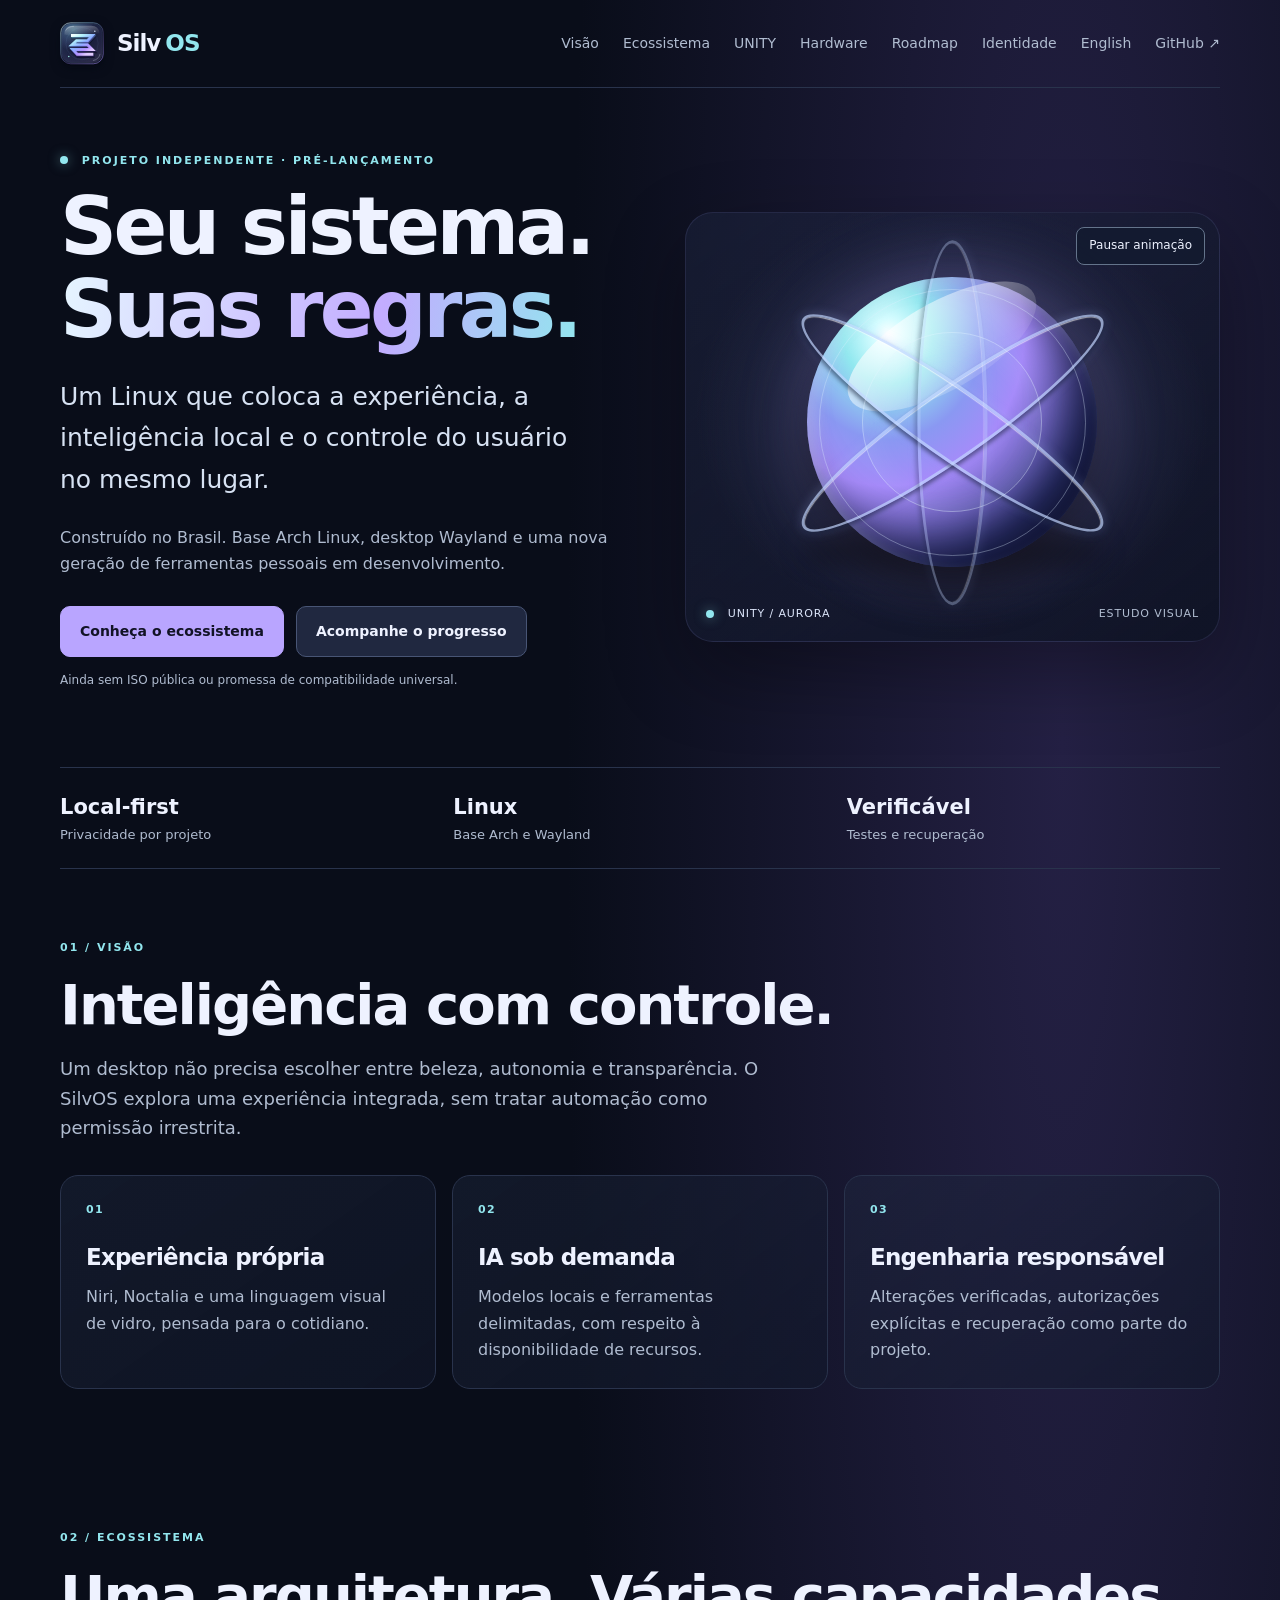
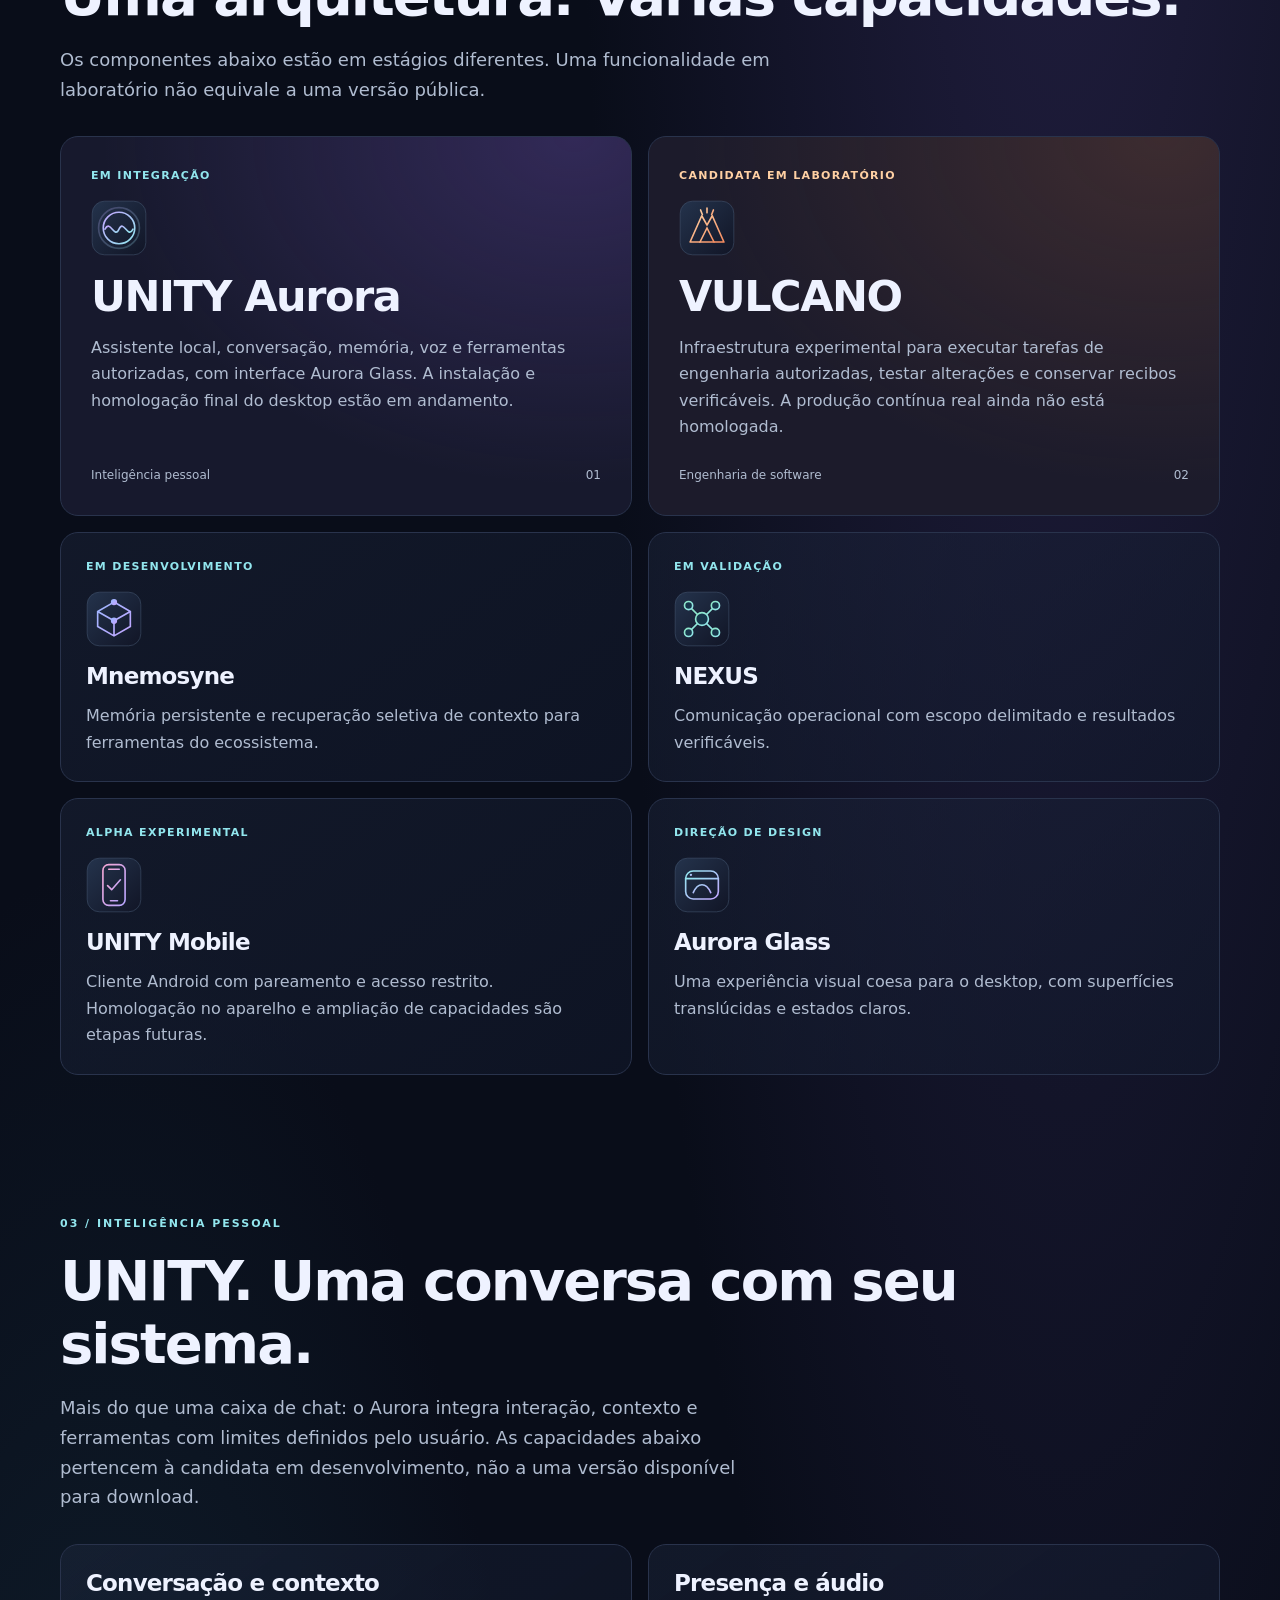
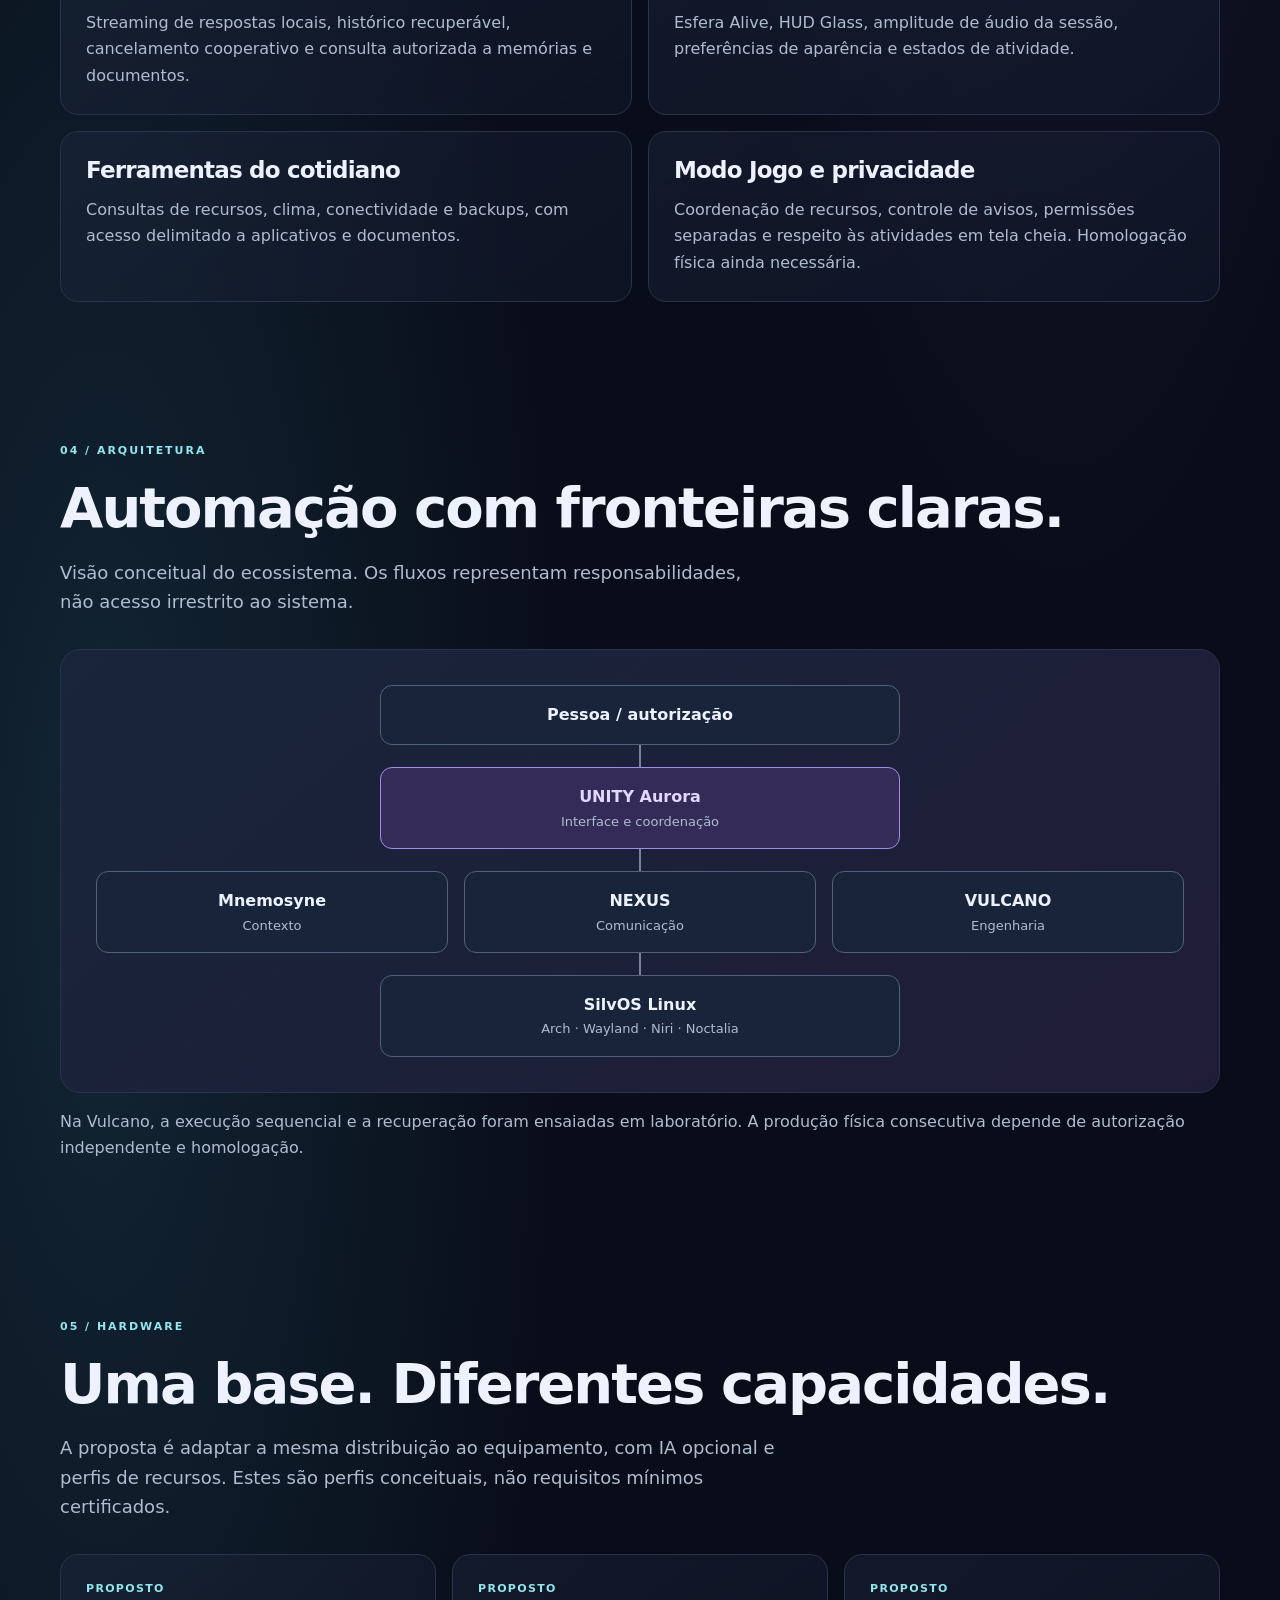
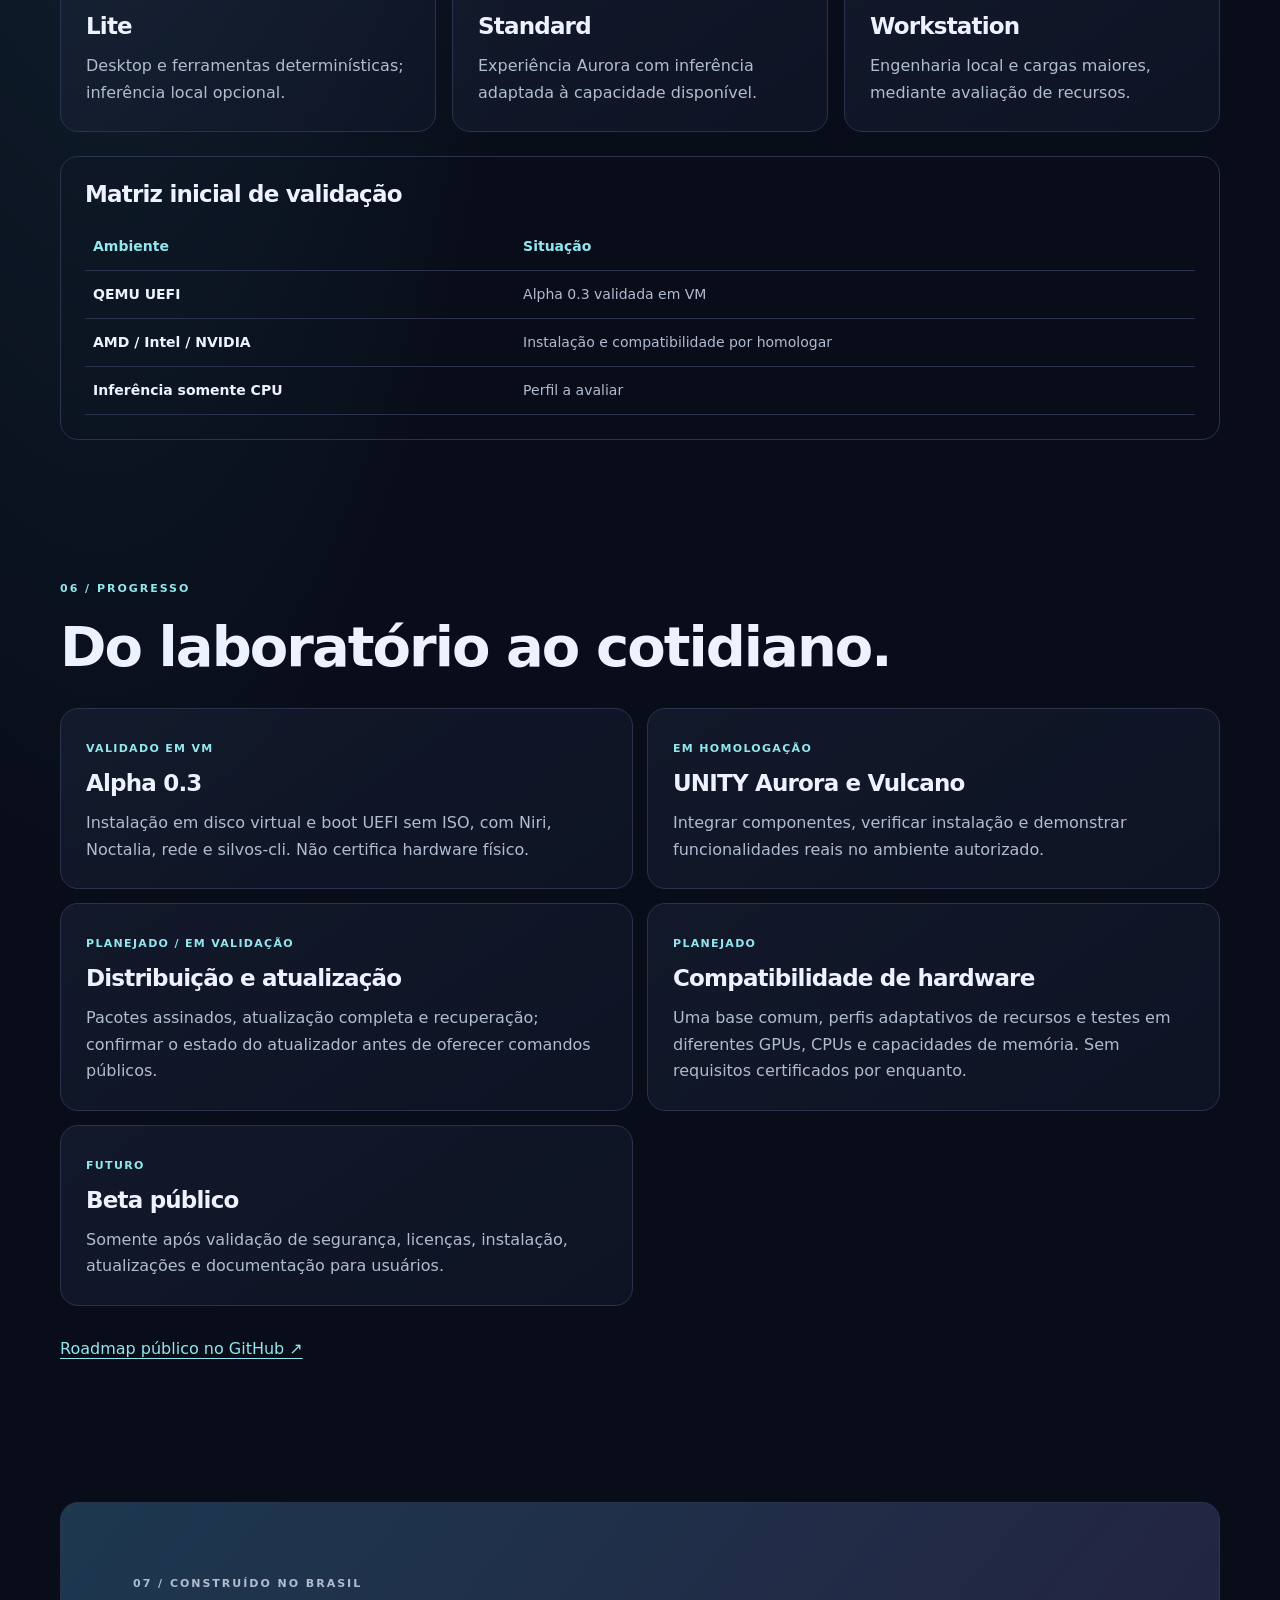
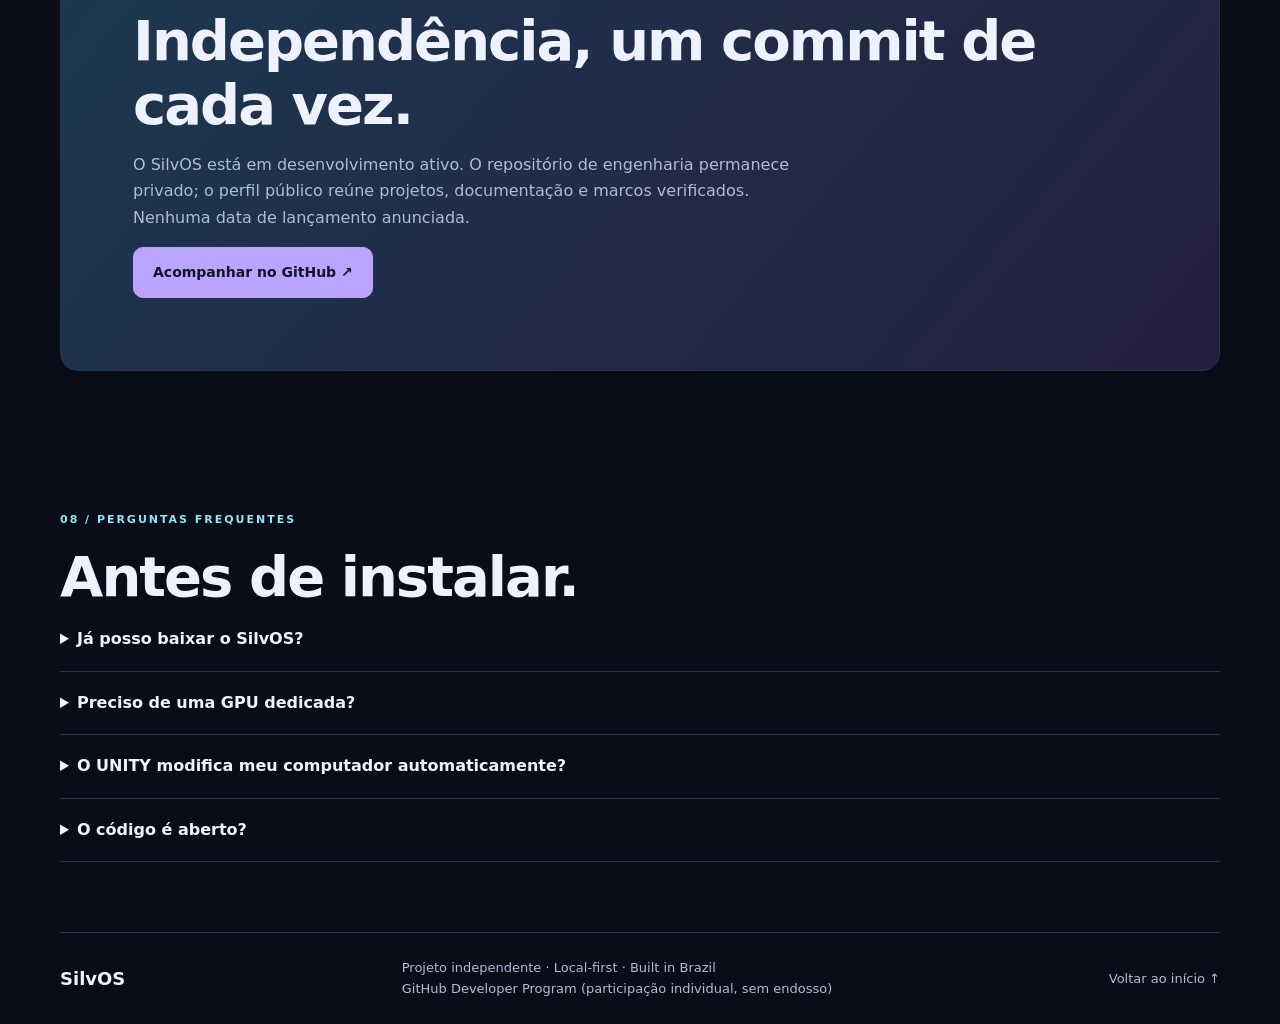
==== commit 8e01bc35: "feat: integrate Aurora Motion in localized hero" ====
--- a/index.html
+++ b/index.html
@@ -6,14 +6,14 @@
 <meta name="description" content="SilvOS: Linux independente, experiência Aurora Glass, inteligência local e engenharia responsável. Em desenvolvimento.">
 <meta property="og:title" content="SilvOS | Your system. Your rules."><meta property="og:description" content="Conheça a próxima geração do SilvOS. Pré-lançamento, sem ISO pública."><meta property="og:type" content="website"><meta property="og:url" content="https://silviodarko.github.io/"><meta property="og:image" content="https://silviodarko.github.io/renascimento-social.svg"><meta name="twitter:card" content="summary_large_image"><link rel="canonical" href="https://silviodarko.github.io/"><link rel="alternate" hreflang="en" href="https://silviodarko.github.io/en.html"><link rel="alternate" hreflang="pt-BR" href="https://silviodarko.github.io/">
 <link rel="icon" href="./favicon.svg" type="image/svg+xml"><link rel="stylesheet" href="./renascimento.css"><title>SilvOS | Your system. Your rules.</title>
-</head>
+<script src="./aurora-motion.js" defer></script></head>
 <body>
 <a class="skip" href="#conteudo">Pular para conteúdo</a>
 <header class="shell nav"><a class="brand" href="#inicio"><img src="./favicon.svg" alt="" width="36" height="36">Silv<span>OS</span></a><nav aria-label="Navegação principal"><a href="#visao">Visão</a><a href="#ecossistema">Ecossistema</a><a href="#unity">UNITY</a><a href="#compatibilidade">Hardware</a><a href="#roadmap">Roadmap</a><a href="./brand.html">Identidade</a><a href="./en.html" lang="en">English</a><a href="https://github.com/silviodarko">GitHub ↗</a></nav></header>
 <main id="conteudo">
 <section class="shell hero" id="inicio">
 <div><p class="eyebrow"><span class="dot"></span> PROJETO INDEPENDENTE · PRÉ-LANÇAMENTO</p><h1>Seu sistema.<br><span>Suas regras.</span></h1><p class="lead">Um Linux que coloca a experiência, a inteligência local e o controle do usuário no mesmo lugar.</p><p class="muted">Construído no Brasil. Base Arch Linux, desktop Wayland e uma nova geração de ferramentas pessoais em desenvolvimento.</p><div class="actions"><a class="primary" href="#ecossistema">Conheça o ecossistema</a><a class="secondary" href="#roadmap">Acompanhe o progresso</a></div><p class="small">Ainda sem ISO pública ou promessa de compatibilidade universal.</p></div>
-<div class="hero-art" role="img" aria-label="Ilustração conceitual de uma esfera Aurora Glass, não uma captura do produto"><div class="orb"><div class="orbit o1"></div><div class="orbit o2"></div><div class="orbit o3"></div><div class="core"></div></div><div class="art-label"><span class="dot"></span> UNITY / AURORA<span>ESTUDO VISUAL</span></div></div>
+<div class="hero-art" role="group" aria-label="Ilustração conceitual de uma esfera Aurora Glass, não uma captura do produto"><div class="orb" aria-hidden="true"><div class="orbit o1"></div><div class="orbit o2"></div><div class="orbit o3"></div><div class="core"></div></div><button type="button" id="motion-toggle" class="motion-control" aria-pressed="false" data-pause="Pausar animação" data-resume="Retomar animação" hidden>Pausar animação</button><div class="art-label"><span class="dot"></span> UNITY / AURORA<span>ESTUDO VISUAL</span></div></div>
 </section>
 <section class="shell strip" aria-label="Princípios"><div><strong>Local-first</strong><span>Privacidade por projeto</span></div><div><strong>Linux</strong><span>Base Arch e Wayland</span></div><div><strong>Verificável</strong><span>Testes e recuperação</span></div></section>
 <section class="shell section" id="visao"><p class="eyebrow">01 / VISÃO</p><h2>Inteligência com controle.</h2><p class="intro">Um desktop não precisa escolher entre beleza, autonomia e transparência. O SilvOS explora uma experiência integrada, sem tratar automação como permissão irrestrita.</p><div class="grid three"><article><span class="number">01</span><h3>Experiência própria</h3><p>Niri, Noctalia e uma linguagem visual de vidro, pensada para o cotidiano.</p></article><article><span class="number">02</span><h3>IA sob demanda</h3><p>Modelos locais e ferramentas delimitadas, com respeito à disponibilidade de recursos.</p></article><article><span class="number">03</span><h3>Engenharia responsável</h3><p>Alterações verificadas, autorizações explícitas e recuperação como parte do projeto.</p></article></div></section>
--- a/renascimento.css
+++ b/renascimento.css
@@ -2,3 +2,30 @@
 .architecture{border:1px solid var(--line);border-radius:20px;padding:clamp(16px,4vw,35px);background:linear-gradient(140deg,#18253b,#201c38);text-align:center}.node{border:1px solid #50617e;border-radius:12px;padding:16px;background:#17243a;font-weight:700;color:var(--ink);min-width:0}.node small{display:block;font-weight:400;color:var(--muted);font-size:13px}.architecture>.node{max-width:520px;margin-inline:auto}.brain{border-color:#a18ce7;background:#342b59;color:#e3d8ff}.connector{height:22px;width:2px;margin:auto;background:#7484a2}.matrix{margin-top:24px;border:1px solid var(--line);border-radius:18px;padding:24px;overflow:auto}.matrix table{border-collapse:collapse;width:100%;margin-top:16px;text-align:left}.matrix th,.matrix td{padding:12px 8px;border-bottom:1px solid var(--line);font-size:14px}.matrix td{color:var(--muted)}.matrix thead th{color:var(--cyan)}#jarvis{display:block;scroll-margin-top:24px}@media(max-width:760px){.architecture .grid{gap:8px}.matrix{padding:16px}.matrix th,.matrix td{padding:8px 4px}}
 
 .brand-card img{display:block;margin:0 0 20px}.brand-card h3{margin-bottom:8px}.brand-card .textlink{display:inline-block;margin-top:18px}.swatch{height:64px;border:1px solid var(--line);border-radius:12px;margin-bottom:16px}.component-mark{display:block;margin-bottom:16px}.faq details{padding:18px 0;border-bottom:1px solid var(--line)}.faq summary{font-weight:650;cursor:pointer}.faq details p{color:var(--muted);max-width:740px}.faq summary:focus-visible{outline:2px solid var(--cyan);outline-offset:4px}
+
+.hero h1{font-size:clamp(42px,6.2vw,82px)}@media(min-width:761px){.hero{padding-block:64px}}@media(max-width:760px){.hero h1{font-size:clamp(42px,8vw,52px)}}
+
+/* Aurora Depth: a dimensional static brand, with optional ambient motion. */
+.brand{gap:5px}.brand img{width:44px;height:44px;filter:drop-shadow(0 3px 5px #0205118c)}.brand-card img{width:108px;height:108px;filter:drop-shadow(0 8px 10px #02051170)}.orb{background:radial-gradient(ellipse at 28% 20%,#fff 0%,#d5fcff 5%,#91e8ef 15%,#8a98f2 32%,#a68bfa 46%,#343b80 73%,#111527 100%);box-shadow:inset 8px 8px 16px #ddf8ff44,inset -25px -24px 40px #050719a0,0 24px 42px #0008,0 0 65px #a393f45c;transform:translateY(-5px)}.orb::before{content:"";position:absolute;inset:9% 17% 61% 10%;border-radius:50%;background:linear-gradient(160deg,#ffffffb0,#fff0);transform:rotate(-30deg);pointer-events:none}.orb::after{content:"";position:absolute;inset:4%;border:1px solid #deefff55;border-radius:50%;pointer-events:none}.orbit{border:3px solid #c3d7ffb0;box-shadow:0 3px 4px #10183288,inset 0 1px 1px #fff9,0 0 12px #a9baff44}.hero-art{background:radial-gradient(ellipse at 50% 47%,#40386e 0%,#242944 34%,transparent 68%),linear-gradient(145deg,#202a4666,#101426)}.hero-art::before{content:"";position:absolute;width:56%;height:9%;bottom:17%;left:22%;border-radius:50%;background:#0007;filter:blur(13px);pointer-events:none}.hero-art .orb{z-index:1}.art-label{z-index:2}@media(max-width:760px){.brand img{width:40px;height:40px}}
+/* Aurora Motion: static by default; JS enables motion only while visible. */
+.hero h1{line-height:1.04;letter-spacing:-.045em}
+@supports ((background-clip:text) or (-webkit-background-clip:text)){.hero h1 span{background:linear-gradient(100deg,#e6f6ff,#c2acff 62%,#92e6ee);background-clip:text;-webkit-background-clip:text;color:transparent}}
+.hero .lead{color:#d7e2f3}
+.hero-art{perspective:900px}
+.orb{--light-x:28%;--light-y:20%;--tilt-x:0deg;--tilt-y:0deg;background:radial-gradient(ellipse at var(--light-x) var(--light-y),#fff 0%,#d5fcff 5%,#91e8ef 15%,#8a98f2 32%,#a68bfa 46%,#343b80 73%,#111527 100%);transform:translateY(-5px) rotateX(var(--tilt-x)) rotateY(var(--tilt-y));transform-style:preserve-3d}
+.motion-running .orb{animation:aurora-float 7s ease-in-out infinite}
+.motion-running .core{animation:aurora-breathe 5s ease-in-out infinite}
+@keyframes aurora-float{0%,100%{transform:translateY(-5px) rotateX(var(--tilt-x)) rotateY(var(--tilt-y))}50%{transform:translateY(-13px) rotateX(var(--tilt-x)) rotateY(var(--tilt-y)) scale(1.015)}}
+@keyframes aurora-breathe{0%,100%{opacity:.7;transform:scale(1)}50%{opacity:1;transform:scale(1.04)}}
+.motion-control{position:absolute;z-index:3;top:14px;right:14px;font:inherit;font-size:12px;color:var(--ink);background:#131b30e6;border:1px solid #64748b;border-radius:8px;padding:8px 12px;cursor:pointer}
+.motion-control[hidden]{display:none}
+.motion-control:focus-visible{outline:3px solid var(--cyan);outline-offset:3px}
+.motion-control:disabled{cursor:default;opacity:.8}
+.primary,.secondary{transition:background .2s ease,border-color .2s ease,transform .2s ease}
+@media(hover:hover) and (pointer:fine) and (prefers-reduced-motion:no-preference){
+.grid article,.timeline article{position:relative;transition:transform .22s ease,border-color .22s ease,box-shadow .22s ease}
+.grid article:hover,.timeline article:hover{transform:translateY(-3px);border-color:#a1c3ed66;box-shadow:0 14px 32px #0004,0 0 20px #99ddee12}
+.primary:hover,.secondary:hover{transform:translateY(-2px);border-color:#c3a6ff}
+}
+@media(prefers-reduced-motion:reduce){.orb,.core{animation:none!important;transform:none!important}.primary,.secondary,.grid article,.timeline article{transition:none!important}}
+@media(forced-colors:active){.hero h1 span{color:CanvasText;background:none}.motion-control{border:1px solid ButtonText}}
